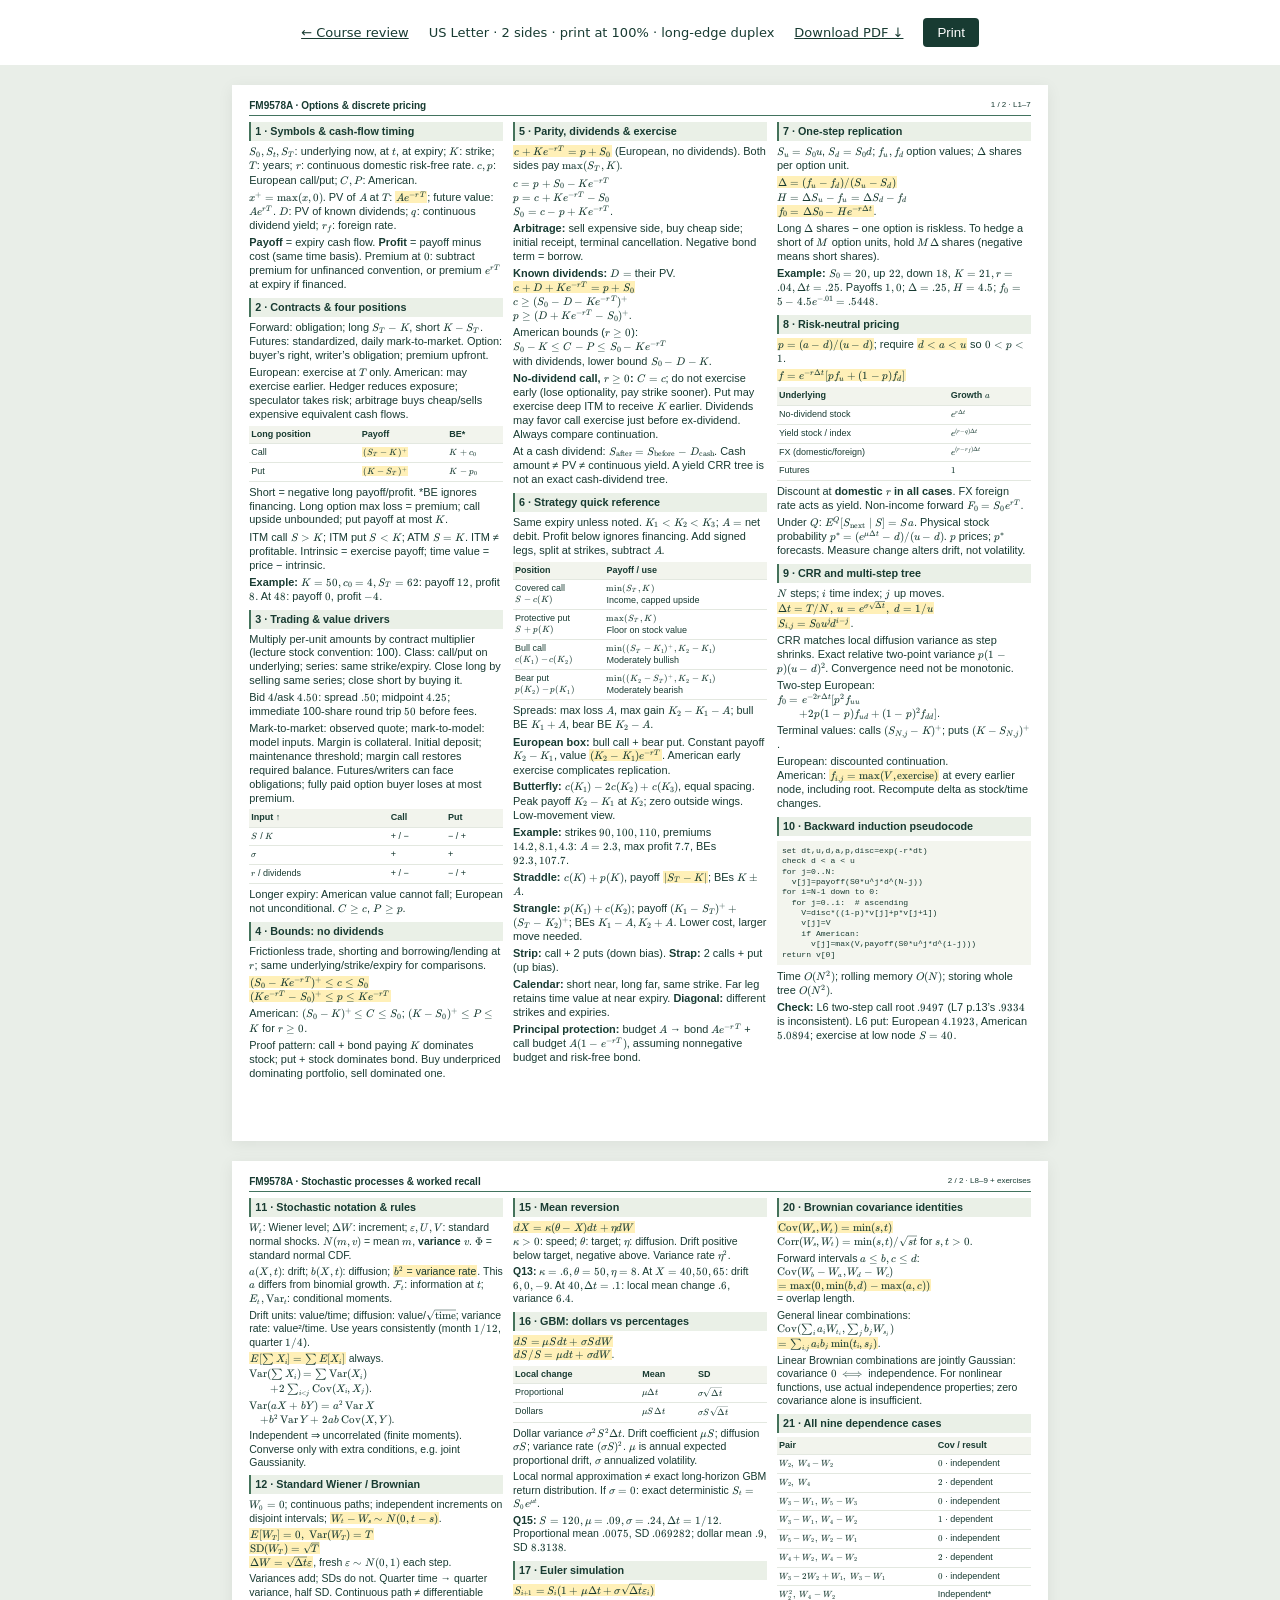
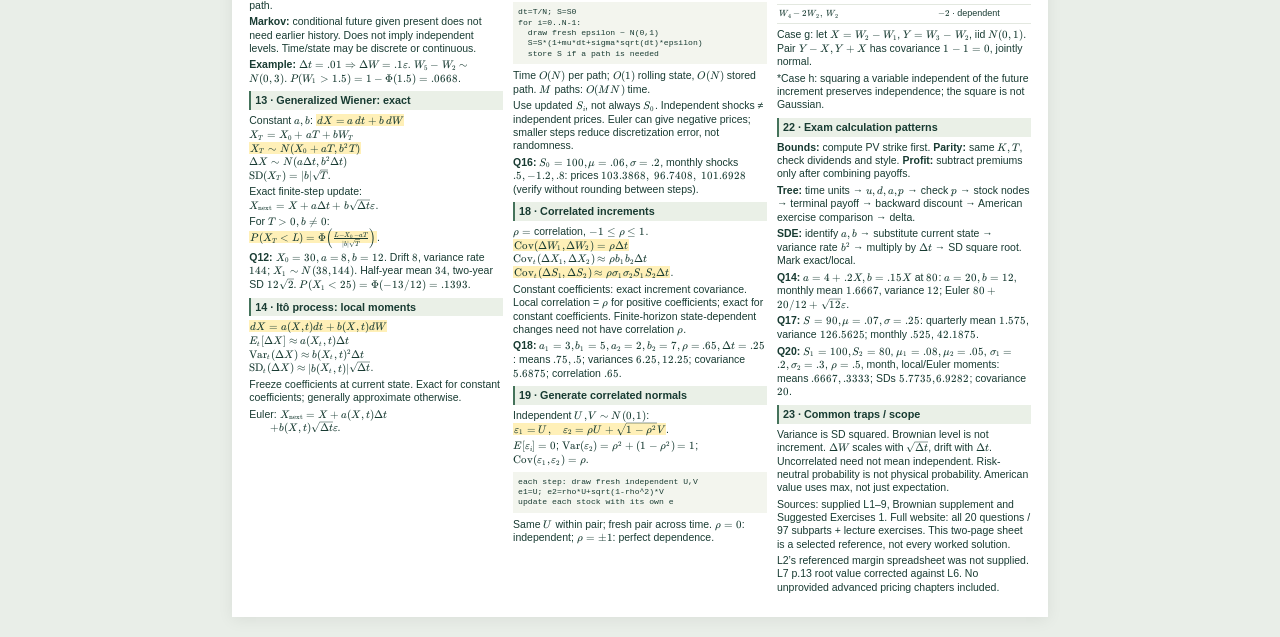
==== formula-sheet.html @ 1f504281 "Build FM9578A review site, worked exercises and duplex formula sheet" ====
<!doctype html><html lang="en"><head><meta charset="utf-8"><meta name="viewport" content="width=device-width,initial-scale=1"><title>FM9578A · Two-sided formula sheet</title><link rel="icon" href="assets/favicon.svg"><link rel="stylesheet" href="assets/katex/katex.min.css"><link rel="stylesheet" href="assets/sheet.css"><script defer src="assets/katex/katex-browser.js"></script><script defer src="assets/math.js"></script><script defer src="assets/sheet.js"></script></head><body><nav class="screen-nav"><a href="index.html">← Course review</a><span>US Letter · 2 sides · print at 100% · long-edge duplex</span><a href="downloads/FM9578A-formula-sheet.pdf">Download PDF ↓</a><button id="print">Print</button></nav>
<main>
<article class="sheet" id="side-1"><header><b>FM9578A · Options & discrete pricing</b><span>1 / 2 · L1–7</span></header><div class="columns">
<div class="column">
<section><h2>1 · Symbols & cash-flow timing</h2><p>$S_0,S_t,S_T$: underlying now, at $t$, at expiry; $K$: strike; $T$: years; $r$: continuous domestic risk-free rate. $c,p$: European call/put; $C,P$: American.</p><p>$x^+=\max(x,0)$. PV of $A$ at $T$: <mark>$Ae^{-rT}$</mark>; future value: $Ae^{rT}$. $D$: PV of known dividends; $q$: continuous dividend yield; $r_f$: foreign rate.</p><p><b>Payoff</b> = expiry cash flow. <b>Profit</b> = payoff minus cost (same time basis). Premium at $0$: subtract premium for unfinanced convention, or premium $e^{rT}$ at expiry if financed.</p></section>
<section><h2>2 · Contracts & four positions</h2><p>Forward: obligation; long $S_T-K$, short $K-S_T$. Futures: standardized, daily mark-to-market. Option: buyer’s right, writer’s obligation; premium upfront.</p><p>European: exercise at $T$ only. American: may exercise earlier. Hedger reduces exposure; speculator takes risk; arbitrage buys cheap/sells expensive equivalent cash flows.</p><table><tr><th>Long position</th><th>Payoff</th><th>BE*</th></tr><tr><td>Call</td><td><mark>$(S_T-K)^+$</mark></td><td>$K+c_0$</td></tr><tr><td>Put</td><td><mark>$(K-S_T)^+$</mark></td><td>$K-p_0$</td></tr></table><p>Short = negative long payoff/profit. *BE ignores financing. Long option max loss = premium; call upside unbounded; put payoff at most $K$.</p><p>ITM call $S&gt;K$; ITM put $S&lt;K$; ATM $S=K$. ITM ≠ profitable. Intrinsic = exercise payoff; time value = price − intrinsic.</p><p><b>Example:</b> $K=50,c_0=4,S_T=62$: payoff $12$, profit $8$. At $48$: payoff $0$, profit $-4$.</p></section>
<section><h2>3 · Trading & value drivers</h2><p>Multiply per-unit amounts by contract multiplier (lecture stock convention: 100). Class: call/put on underlying; series: same strike/expiry. Close long by selling same series; close short by buying it.</p><p>Bid $4$/ask $4.50$: spread $.50$; midpoint $4.25$; immediate 100-share round trip $50$ before fees.</p><p>Mark-to-market: observed quote; mark-to-model: model inputs. Margin is collateral. Initial deposit; maintenance threshold; margin call restores required balance. Futures/writers can face obligations; fully paid option buyer loses at most premium.</p><table><tr><th>Input ↑</th><th>Call</th><th>Put</th></tr><tr><td>$S$ / $K$</td><td>+ / −</td><td>− / +</td></tr><tr><td>$\sigma$</td><td>+</td><td>+</td></tr><tr><td>$r$ / dividends</td><td>+ / −</td><td>− / +</td></tr></table><p>Longer expiry: American value cannot fall; European not unconditional. $C\ge c$, $P\ge p$.</p></section>
<section><h2>4 · Bounds: no dividends</h2><p>Frictionless trade, shorting and borrowing/lending at $r$; same underlying/strike/expiry for comparisons.</p><p><mark>$(S_0-Ke^{-rT})^+\le c\le S_0$</mark><br><mark>$(Ke^{-rT}-S_0)^+\le p\le Ke^{-rT}$</mark></p><p>American: $(S_0-K)^+\le C\le S_0$; $(K-S_0)^+\le P\le K$ for $r\ge0$.</p><p>Proof pattern: call + bond paying $K$ dominates stock; put + stock dominates bond. Buy underpriced dominating portfolio, sell dominated one.</p></section>
</div>
<div class="column">
<section><h2>5 · Parity, dividends & exercise</h2><p><mark>$c+Ke^{-rT}=p+S_0$</mark> (European, no dividends). Both sides pay $\max(S_T,K)$.</p><p>$c=p+S_0-Ke^{-rT}$<br>$p=c+Ke^{-rT}-S_0$<br>$S_0=c-p+Ke^{-rT}$.</p><p><b>Arbitrage:</b> sell expensive side, buy cheap side; initial receipt, terminal cancellation. Negative bond term = borrow.</p><p><b>Known dividends:</b> $D=$ their PV.<br><mark>$c+D+Ke^{-rT}=p+S_0$</mark><br>$c\ge(S_0-D-Ke^{-rT})^+$<br>$p\ge(D+Ke^{-rT}-S_0)^+$.</p><p>American bounds ($r\ge0$):<br>$S_0-K\le C-P\le S_0-Ke^{-rT}$<br>with dividends, lower bound $S_0-D-K$.</p><p><b>No-dividend call, $r\ge0$:</b> $C=c$; do not exercise early (lose optionality, pay strike sooner). Put may exercise deep ITM to receive $K$ earlier. Dividends may favor call exercise just before ex-dividend. Always compare continuation.</p><p>At a cash dividend: $S_{\rm after}=S_{\rm before}-D_{\rm cash}$. Cash amount ≠ PV ≠ continuous yield. A yield CRR tree is not an exact cash-dividend tree.</p></section>
<section><h2>6 · Strategy quick reference</h2><p>Same expiry unless noted. $K_1&lt;K_2&lt;K_3$; $A=$ net debit. Profit below ignores financing. Add signed legs, split at strikes, subtract $A$.</p><table><tr><th>Position</th><th>Payoff / use</th></tr><tr><td>Covered call<br>$S-c(K)$</td><td>$\min(S_T,K)$<br>Income, capped upside</td></tr><tr><td>Protective put<br>$S+p(K)$</td><td>$\max(S_T,K)$<br>Floor on stock value</td></tr><tr><td>Bull call<br>$c(K_1)-c(K_2)$</td><td>$\min((S_T-K_1)^+,K_2-K_1)$<br>Moderately bullish</td></tr><tr><td>Bear put<br>$p(K_2)-p(K_1)$</td><td>$\min((K_2-S_T)^+,K_2-K_1)$<br>Moderately bearish</td></tr></table><p>Spreads: max loss $A$, max gain $K_2-K_1-A$; bull BE $K_1+A$, bear BE $K_2-A$.</p><p><b>European box:</b> bull call + bear put. Constant payoff $K_2-K_1$, value <mark>$(K_2-K_1)e^{-rT}$</mark>. American early exercise complicates replication.</p><p><b>Butterfly:</b> $c(K_1)-2c(K_2)+c(K_3)$, equal spacing. Peak payoff $K_2-K_1$ at $K_2$; zero outside wings. Low-movement view.</p><p><b>Example:</b> strikes $90,100,110$, premiums $14.2,8.1,4.3$: $A=2.3$, max profit $7.7$, BEs $92.3,107.7$.</p><p><b>Straddle:</b> $c(K)+p(K)$, payoff <mark>$|S_T-K|$</mark>; BEs $K\pm A$.</p><p><b>Strangle:</b> $p(K_1)+c(K_2)$; payoff $(K_1-S_T)^++(S_T-K_2)^+$; BEs $K_1-A,K_2+A$. Lower cost, larger move needed.</p><p><b>Strip:</b> call + 2 puts (down bias). <b>Strap:</b> 2 calls + put (up bias).</p><p><b>Calendar:</b> short near, long far, same strike. Far leg retains time value at near expiry. <b>Diagonal:</b> different strikes and expiries.</p><p><b>Principal protection:</b> budget $A$ → bond $Ae^{-rT}$ + call budget $A(1-e^{-rT})$, assuming nonnegative budget and risk-free bond.</p></section>
</div>
<div class="column">
<section><h2>7 · One-step replication</h2><p>$S_u=S_0u$, $S_d=S_0d$; $f_u,f_d$ option values; $\Delta$ shares per option unit.</p><p><mark>$\Delta=(f_u-f_d)/(S_u-S_d)$</mark><br>$H=\Delta S_u-f_u=\Delta S_d-f_d$<br><mark>$f_0=\Delta S_0-He^{-r\Delta t}$</mark>.</p><p>Long $\Delta$ shares − one option is riskless. To hedge a short of $M$ option units, hold $M\Delta$ shares (negative means short shares).</p><p><b>Example:</b> $S_0=20$, up $22$, down $18$, $K=21,r=.04,\Delta t=.25$. Payoffs $1,0$; $\Delta=.25$, $H=4.5$; $f_0=5-4.5e^{-.01}=.5448$.</p></section>
<section><h2>8 · Risk-neutral pricing</h2><p><mark>$p=(a-d)/(u-d)$</mark>; require <mark>$d&lt;a&lt;u$</mark> so $0&lt;p&lt;1$.</p><p><mark>$f=e^{-r\Delta t}[pf_u+(1-p)f_d]$</mark></p><table><tr><th>Underlying</th><th>Growth $a$</th></tr><tr><td>No-dividend stock</td><td>$e^{r\Delta t}$</td></tr><tr><td>Yield stock / index</td><td>$e^{(r-q)\Delta t}$</td></tr><tr><td>FX (domestic/foreign)</td><td>$e^{(r-r_f)\Delta t}$</td></tr><tr><td>Futures</td><td>$1$</td></tr></table><p>Discount at <b>domestic $r$ in all cases</b>. FX foreign rate acts as yield. Non-income forward $F_0=S_0e^{rT}$.</p><p>Under $Q$: $E^Q[S_{\rm next}\mid S]=Sa$. Physical stock probability $p^*=(e^{\mu\Delta t}-d)/(u-d)$. $p$ prices; $p^*$ forecasts. Measure change alters drift, not volatility.</p></section>
<section><h2>9 · CRR and multi-step tree</h2><p>$N$ steps; $i$ time index; $j$ up moves.<br><mark>$\Delta t=T/N,\ u=e^{\sigma\sqrt{\Delta t}},\ d=1/u$</mark><br><mark>$S_{i,j}=S_0u^jd^{i-j}$</mark>.</p><p>CRR matches local diffusion variance as step shrinks. Exact relative two-point variance $p(1-p)(u-d)^2$. Convergence need not be monotonic.</p><p>Two-step European:<br>$f_0=e^{-2r\Delta t}[p^2f_{uu}$<br>$\qquad+2p(1-p)f_{ud}+(1-p)^2f_{dd}]$.</p><p>Terminal values: calls $(S_{N,j}-K)^+$; puts $(K-S_{N,j})^+$.</p><p>European: discounted continuation.<br>American: <mark>$f_{i,j}=\max(V,\text{exercise})$</mark> at every earlier node, including root. Recompute delta as stock/time changes.</p></section>
<section><h2>10 · Backward induction pseudocode</h2><pre>set dt,u,d,a,p,disc=exp(-r*dt)
check d &lt; a &lt; u
for j=0..N:
  v[j]=payoff(S0*u^j*d^(N-j))
for i=N-1 down to 0:
  for j=0..i:  # ascending
    V=disc*((1-p)*v[j]+p*v[j+1])
    v[j]=V
    if American:
      v[j]=max(V,payoff(S0*u^j*d^(i-j)))
return v[0]</pre><p>Time $O(N^2)$; rolling memory $O(N)$; storing whole tree $O(N^2)$.</p><p><b>Check:</b> L6 two-step call root $.9497$ (L7 p.13’s $.9334$ is inconsistent). L6 put: European $4.1923$, American $5.0894$; exercise at low node $S=40$.</p></section>
</div></div></article>
<article class="sheet" id="side-2"><header><b>FM9578A · Stochastic processes & worked recall</b><span>2 / 2 · L8–9 + exercises</span></header><div class="columns">
<div class="column">
<section><h2>11 · Stochastic notation & rules</h2><p>$W_t$: Wiener level; $\Delta W$: increment; $\varepsilon,U,V$: standard normal shocks. $N(m,v)$ = mean $m$, <b>variance $v$</b>. $\Phi$ = standard normal CDF.</p><p>$a(X,t)$: drift; $b(X,t)$: diffusion; <mark>$b^2$ = variance rate</mark>. This $a$ differs from binomial growth. $\mathcal F_t$: information at $t$; $E_t,\operatorname{Var}_t$: conditional moments.</p><p>Drift units: value/time; diffusion: value/$\sqrt{\rm time}$; variance rate: value²/time. Use years consistently (month $1/12$, quarter $1/4$).</p><p><mark>$E[\sum X_i]=\sum E[X_i]$</mark> always.<br>$\operatorname{Var}(\sum X_i)=\sum\operatorname{Var}(X_i)$<br>$\qquad+2\sum_{i&lt;j}\operatorname{Cov}(X_i,X_j)$.</p><p>$\operatorname{Var}(aX+bY)=a^2\operatorname{Var}X$<br>$\quad+b^2\operatorname{Var}Y+2ab\operatorname{Cov}(X,Y)$.</p><p>Independent ⇒ uncorrelated (finite moments). Converse only with extra conditions, e.g. joint Gaussianity.</p></section>
<section><h2>12 · Standard Wiener / Brownian</h2><p>$W_0=0$; continuous paths; independent increments on disjoint intervals; <mark>$W_t-W_s\sim N(0,t-s)$</mark>.</p><p><mark>$E[W_T]=0,\ \operatorname{Var}(W_T)=T$</mark><br><mark>$\operatorname{SD}(W_T)=\sqrt T$</mark><br><mark>$\Delta W=\sqrt{\Delta t}\varepsilon$</mark>, fresh $\varepsilon\sim N(0,1)$ each step.</p><p>Variances add; SDs do not. Quarter time → quarter variance, half SD. Continuous path ≠ differentiable path.</p><p><b>Markov:</b> conditional future given present does not need earlier history. Does not imply independent levels. Time/state may be discrete or continuous.</p><p><b>Example:</b> $\Delta t=.01\Rightarrow\Delta W=.1\varepsilon$. $W_5-W_2\sim N(0,3)$. $P(W_1&gt;1.5)=1-\Phi(1.5)=.0668$.</p></section>
<section><h2>13 · Generalized Wiener: exact</h2><p>Constant $a,b$: <mark>$dX=a\,dt+b\,dW$</mark><br>$X_T=X_0+aT+bW_T$<br><mark>$X_T\sim N(X_0+aT,b^2T)$</mark><br>$\Delta X\sim N(a\Delta t,b^2\Delta t)$<br>$\operatorname{SD}(X_T)=|b|\sqrt T$.</p><p>Exact finite-step update:<br>$X_{\rm next}=X+a\Delta t+b\sqrt{\Delta t}\varepsilon$.</p><p>For $T&gt;0,b\ne0$:<br><mark>$P(X_T&lt;L)=\Phi\!\left(\frac{L-X_0-aT}{|b|\sqrt T}\right)$</mark>.</p><p><b>Q12:</b> $X_0=30,a=8,b=12$. Drift $8$, variance rate $144$; $X_1\sim N(38,144)$. Half-year mean $34$, two-year SD $12\sqrt2$. $P(X_1&lt;25)=\Phi(-13/12)=.1393$.</p></section>
<section><h2>14 · Itô process: local moments</h2><p><mark>$dX=a(X,t)dt+b(X,t)dW$</mark><br>$E_t[\Delta X]\approx a(X_t,t)\Delta t$<br>$\operatorname{Var}_t(\Delta X)\approx b(X_t,t)^2\Delta t$<br>$\operatorname{SD}_t(\Delta X)\approx|b(X_t,t)|\sqrt{\Delta t}$.</p><p>Freeze coefficients at current state. Exact for constant coefficients; generally approximate otherwise.</p><p>Euler: $X_{\rm next}=X+a(X,t)\Delta t$<br>$\qquad+b(X,t)\sqrt{\Delta t}\varepsilon$.</p></section>
</div>
<div class="column">
<section><h2>15 · Mean reversion</h2><p><mark>$dX=\kappa(\theta-X)dt+\eta dW$</mark><br>$\kappa&gt;0$: speed; $\theta$: target; $\eta$: diffusion. Drift positive below target, negative above. Variance rate $\eta^2$.</p><p><b>Q13:</b> $\kappa=.6,\theta=50,\eta=8$. At $X=40,50,65$: drift $6,0,-9$. At $40,\Delta t=.1$: local mean change $.6$, variance $6.4$.</p></section>
<section><h2>16 · GBM: dollars vs percentages</h2><p><mark>$dS=\mu Sdt+\sigma SdW$</mark><br><mark>$dS/S=\mu dt+\sigma dW$</mark>.</p><table><tr><th>Local change</th><th>Mean</th><th>SD</th></tr><tr><td>Proportional</td><td>$\mu\Delta t$</td><td>$\sigma\sqrt{\Delta t}$</td></tr><tr><td>Dollars</td><td>$\mu S\Delta t$</td><td>$\sigma S\sqrt{\Delta t}$</td></tr></table><p>Dollar variance $\sigma^2S^2\Delta t$. Drift coefficient $\mu S$; diffusion $\sigma S$; variance rate $(\sigma S)^2$. $\mu$ is annual expected proportional drift, $\sigma$ annualized volatility.</p><p>Local normal approximation ≠ exact long-horizon GBM return distribution. If $\sigma=0$: exact deterministic $S_t=S_0e^{\mu t}$.</p><p><b>Q15:</b> $S=120,\mu=.09,\sigma=.24,\Delta t=1/12$. Proportional mean $.0075$, SD $.069282$; dollar mean $.9$, SD $8.3138$.</p></section>
<section><h2>17 · Euler simulation</h2><p><mark>$S_{i+1}=S_i(1+\mu\Delta t+\sigma\sqrt{\Delta t}\varepsilon_i)$</mark></p><pre>dt=T/N; S=S0
for i=0..N-1:
  draw fresh epsilon ~ N(0,1)
  S=S*(1+mu*dt+sigma*sqrt(dt)*epsilon)
  store S if a path is needed</pre><p>Time $O(N)$ per path; $O(1)$ rolling state, $O(N)$ stored path. $M$ paths: $O(MN)$ time.</p><p>Use updated $S_i$, not always $S_0$. Independent shocks ≠ independent prices. Euler can give negative prices; smaller steps reduce discretization error, not randomness.</p><p><b>Q16:</b> $S_0=100,\mu=.06,\sigma=.2$, monthly shocks $.5,-1.2,.8$: prices $103.3868,\ 96.7408,\ 101.6928$ (verify without rounding between steps).</p></section>
<section><h2>18 · Correlated increments</h2><p>$\rho=$ correlation, $-1\le\rho\le1$.<br><mark>$\operatorname{Cov}(\Delta W_1,\Delta W_2)=\rho\Delta t$</mark><br>$\operatorname{Cov}_t(\Delta X_1,\Delta X_2)\approx\rho b_1b_2\Delta t$<br><mark>$\operatorname{Cov}_t(\Delta S_1,\Delta S_2)\approx\rho\sigma_1\sigma_2S_1S_2\Delta t$</mark>.</p><p>Constant coefficients: exact increment covariance. Local correlation = $\rho$ for positive coefficients; exact for constant coefficients. Finite-horizon state-dependent changes need not have correlation $\rho$.</p><p><b>Q18:</b> $a_1=3,b_1=5,a_2=2,b_2=7,\rho=.65,\Delta t=.25$: means $.75,.5$; variances $6.25,12.25$; covariance $5.6875$; correlation $.65$.</p></section>
<section><h2>19 · Generate correlated normals</h2><p>Independent $U,V\sim N(0,1)$:<br><mark>$\varepsilon_1=U,\quad\varepsilon_2=\rho U+\sqrt{1-\rho^2}V$</mark>.</p><p>$E[\varepsilon_i]=0$; $\operatorname{Var}(\varepsilon_2)=\rho^2+(1-\rho^2)=1$; $\operatorname{Cov}(\varepsilon_1,\varepsilon_2)=\rho$.</p><pre>each step: draw fresh independent U,V
e1=U; e2=rho*U+sqrt(1-rho^2)*V
update each stock with its own e</pre><p>Same $U$ within pair; fresh pair across time. $\rho=0$: independent; $\rho=\pm1$: perfect dependence.</p></section>
</div>
<div class="column">
<section><h2>20 · Brownian covariance identities</h2><p><mark>$\operatorname{Cov}(W_s,W_t)=\min(s,t)$</mark><br>$\operatorname{Corr}(W_s,W_t)=\min(s,t)/\sqrt{st}$ for $s,t&gt;0$.</p><p>Forward intervals $a\le b,c\le d$:<br>$\operatorname{Cov}(W_b-W_a,W_d-W_c)$<br><mark>$=\max(0,\min(b,d)-\max(a,c))$</mark><br>= overlap length.</p><p>General linear combinations:<br>$\operatorname{Cov}(\sum_i a_iW_{t_i},\sum_j b_jW_{s_j})$<br><mark>$=\sum_{i,j}a_ib_j\min(t_i,s_j)$</mark>.</p><p>Linear Brownian combinations are jointly Gaussian: covariance $0\iff$ independence. For nonlinear functions, use actual independence properties; zero covariance alone is insufficient.</p></section>
<section><h2>21 · All nine dependence cases</h2><table><tr><th>Pair</th><th>Cov / result</th></tr><tr><td>$W_2,\ W_4-W_2$</td><td>$0$ · independent</td></tr><tr><td>$W_2,\ W_4$</td><td>$2$ · dependent</td></tr><tr><td>$W_3-W_1,\ W_5-W_3$</td><td>$0$ · independent</td></tr><tr><td>$W_3-W_1,\ W_4-W_2$</td><td>$1$ · dependent</td></tr><tr><td>$W_5-W_2,\ W_2-W_1$</td><td>$0$ · independent</td></tr><tr><td>$W_4+W_2,\ W_4-W_2$</td><td>$2$ · dependent</td></tr><tr><td>$W_3-2W_2+W_1,\ W_3-W_1$</td><td>$0$ · independent</td></tr><tr><td>$W_2^2,\ W_4-W_2$</td><td>Independent*</td></tr><tr><td>$W_4-2W_2,\ W_2$</td><td>$-2$ · dependent</td></tr></table><p>Case g: let $X=W_2-W_1$, $Y=W_3-W_2$, iid $N(0,1)$. Pair $Y-X,Y+X$ has covariance $1-1=0$, jointly normal.</p><p>*Case h: squaring a variable independent of the future increment preserves independence; the square is not Gaussian.</p></section>
<section><h2>22 · Exam calculation patterns</h2><p><b>Bounds:</b> compute PV strike first. <b>Parity:</b> same $K,T$, check dividends and style. <b>Profit:</b> subtract premiums only after combining payoffs.</p><p><b>Tree:</b> time units → $u,d,a,p$ → check $p$ → stock nodes → terminal payoff → backward discount → American exercise comparison → delta.</p><p><b>SDE:</b> identify $a,b$ → substitute current state → variance rate $b^2$ → multiply by $\Delta t$ → SD square root. Mark exact/local.</p><p><b>Q14:</b> $a=4+.2X,b=.15X$ at $80$: $a=20,b=12$, monthly mean $1.6667$, variance $12$; Euler $80+20/12+\sqrt{12}\varepsilon$.</p><p><b>Q17:</b> $S=90,\mu=.07,\sigma=.25$: quarterly mean $1.575$, variance $126.5625$; monthly $.525$, $42.1875$.</p><p><b>Q20:</b> $S_1=100,S_2=80$, $\mu_1=.08,\mu_2=.05$, $\sigma_1=.2,\sigma_2=.3$, $\rho=.5$, month, local/Euler moments: means $.6667,.3333$; SDs $5.7735,6.9282$; covariance $20$.</p></section>
<section><h2>23 · Common traps / scope</h2><p>Variance is SD squared. Brownian level is not increment. $\Delta W$ scales with $\sqrt{\Delta t}$, drift with $\Delta t$. Uncorrelated need not mean independent. Risk-neutral probability is not physical probability. American value uses max, not just expectation.</p><p>Sources: supplied L1–9, Brownian supplement and Suggested Exercises 1. Full website: all 20 questions / 97 subparts + lecture exercises. This two-page sheet is a selected reference, not every worked solution.</p><p>L2’s referenced margin spreadsheet was not supplied. L7 p.13 root value corrected against L6. No unprovided advanced pricing chapters included.</p></section>
</div></div></article></main></body></html>
---- assets/sheet.css ----
*{box-sizing:border-box}body{margin:0;background:#e9eee8;color:#183b32;font-family:Arial,Helvetica,sans-serif}.screen-nav{display:flex;gap:20px;align-items:center;justify-content:center;padding:18px;font:13px system-ui;background:#fff;flex-wrap:wrap}.screen-nav a{color:#183b32}.screen-nav button{padding:7px 14px;border:0;background:#183b32;color:white;border-radius:4px;cursor:pointer}.sheet{width:8.5in;height:11in;margin:20px auto;background:white;padding:.16in .18in;overflow:visible;box-shadow:0 3px 15px #0001}.sheet>header{display:flex;justify-content:space-between;border-bottom:1px solid #42735e;padding:0 0 4px;margin-bottom:6px;font-size:10px}.sheet>header span{font-size:8px}.columns{display:grid;grid-template-columns:repeat(3,minmax(0,1fr));gap:10px}.column{min-width:0;font-size:10px;line-height:1.27}.column section{margin-bottom:6px;break-inside:avoid}.column h2{font-size:10.8px;line-height:1.2;margin:0 0 4px;padding:3px 4px;background:#eaf0e7;border-left:2px solid #45735b}.column p{margin:3px 0}.column table{width:100%;border-collapse:collapse;font-size:9px;line-height:1.25;margin:4px 0}.column th{text-align:left;background:#f2f4ed}.column th,.column td{padding:3px 2px;border-bottom:1px solid #e3e8e0;vertical-align:top}.column pre{font-size:8.1px;line-height:1.28;margin:5px 0;white-space:pre-wrap;overflow-wrap:anywhere;background:#f3f5ee;padding:5px}.katex{font-size:1em!important}.katex-display{margin:3px 0!important}mark{background:#fff0b8;color:inherit;padding:0 1px;box-decoration-break:clone;-webkit-box-decoration-break:clone}.math-display{margin:3px 0}.math-error{color:red}
#side-1 .column{font-size:10.95px}#side-2 .column{font-size:10.5px}
@page{size:letter;margin:0}
@media print{body{background:white}.screen-nav{display:none}.sheet{margin:0;box-shadow:none;break-after:page;page-break-after:always}.sheet:last-child{break-after:auto;page-break-after:auto}*{-webkit-print-color-adjust:exact;print-color-adjust:exact}}
@media screen and (max-width:850px){body{overflow-x:auto}.screen-nav{width:100%;min-width:320px;justify-content:flex-start}.screen-nav span{display:none}.sheet{margin:12px}}
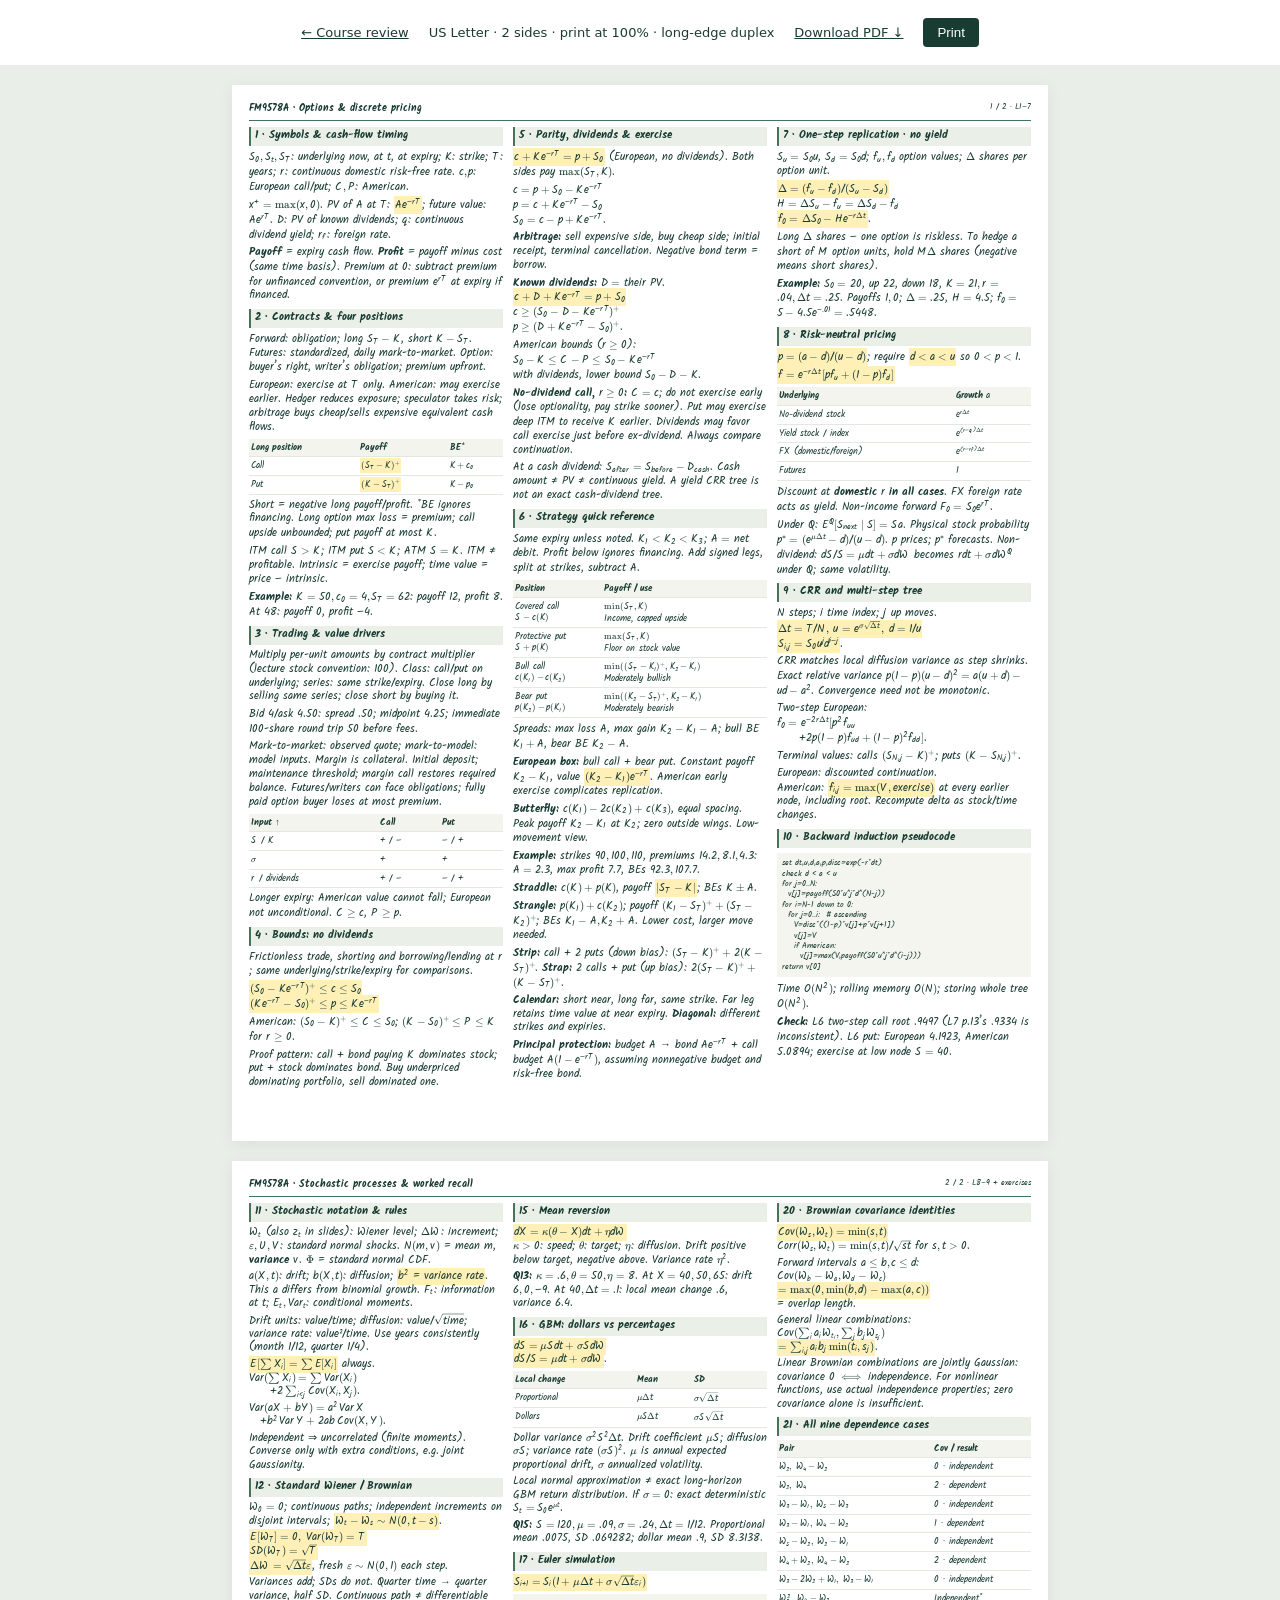
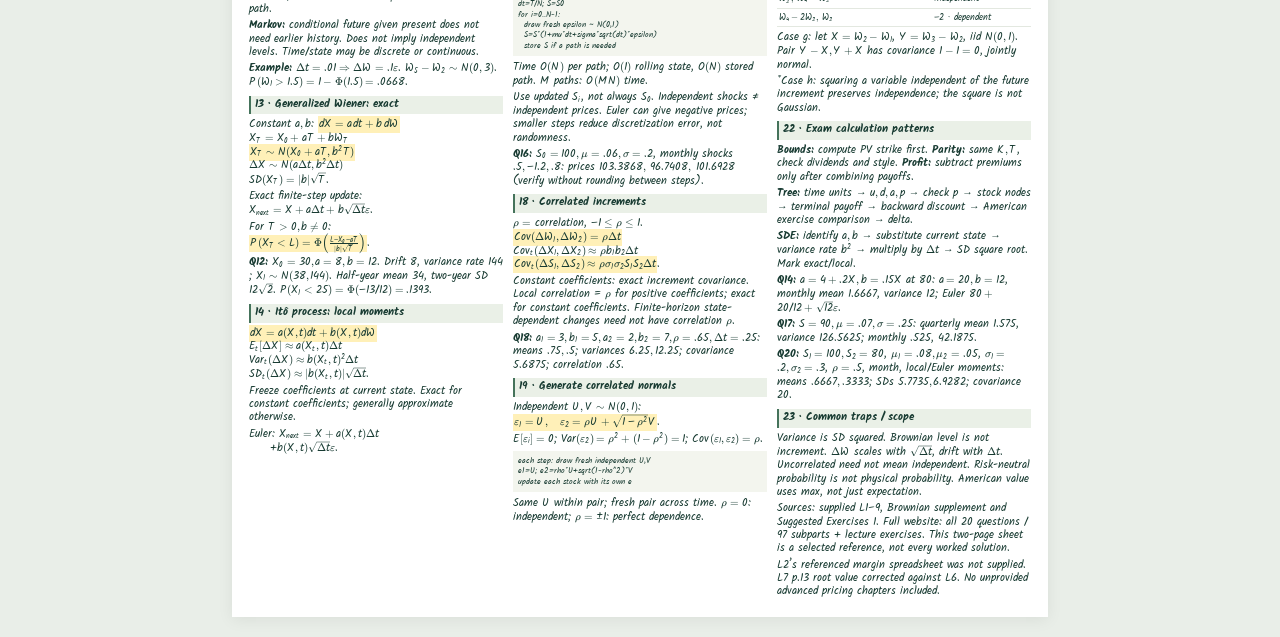
==== commit 093a4ab6: "Restore omitted lecture formulas and fix hedge and search edge cases" ====
--- a/formula-sheet.html
+++ b/formula-sheet.html
@@ -9,12 +9,12 @@
 </div>
 <div class="column">
 <section><h2>5 · Parity, dividends & exercise</h2><p><mark>$c+Ke^{-rT}=p+S_0$</mark> (European, no dividends). Both sides pay $\max(S_T,K)$.</p><p>$c=p+S_0-Ke^{-rT}$<br>$p=c+Ke^{-rT}-S_0$<br>$S_0=c-p+Ke^{-rT}$.</p><p><b>Arbitrage:</b> sell expensive side, buy cheap side; initial receipt, terminal cancellation. Negative bond term = borrow.</p><p><b>Known dividends:</b> $D=$ their PV.<br><mark>$c+D+Ke^{-rT}=p+S_0$</mark><br>$c\ge(S_0-D-Ke^{-rT})^+$<br>$p\ge(D+Ke^{-rT}-S_0)^+$.</p><p>American bounds ($r\ge0$):<br>$S_0-K\le C-P\le S_0-Ke^{-rT}$<br>with dividends, lower bound $S_0-D-K$.</p><p><b>No-dividend call, $r\ge0$:</b> $C=c$; do not exercise early (lose optionality, pay strike sooner). Put may exercise deep ITM to receive $K$ earlier. Dividends may favor call exercise just before ex-dividend. Always compare continuation.</p><p>At a cash dividend: $S_{\rm after}=S_{\rm before}-D_{\rm cash}$. Cash amount ≠ PV ≠ continuous yield. A yield CRR tree is not an exact cash-dividend tree.</p></section>
-<section><h2>6 · Strategy quick reference</h2><p>Same expiry unless noted. $K_1&lt;K_2&lt;K_3$; $A=$ net debit. Profit below ignores financing. Add signed legs, split at strikes, subtract $A$.</p><table><tr><th>Position</th><th>Payoff / use</th></tr><tr><td>Covered call<br>$S-c(K)$</td><td>$\min(S_T,K)$<br>Income, capped upside</td></tr><tr><td>Protective put<br>$S+p(K)$</td><td>$\max(S_T,K)$<br>Floor on stock value</td></tr><tr><td>Bull call<br>$c(K_1)-c(K_2)$</td><td>$\min((S_T-K_1)^+,K_2-K_1)$<br>Moderately bullish</td></tr><tr><td>Bear put<br>$p(K_2)-p(K_1)$</td><td>$\min((K_2-S_T)^+,K_2-K_1)$<br>Moderately bearish</td></tr></table><p>Spreads: max loss $A$, max gain $K_2-K_1-A$; bull BE $K_1+A$, bear BE $K_2-A$.</p><p><b>European box:</b> bull call + bear put. Constant payoff $K_2-K_1$, value <mark>$(K_2-K_1)e^{-rT}$</mark>. American early exercise complicates replication.</p><p><b>Butterfly:</b> $c(K_1)-2c(K_2)+c(K_3)$, equal spacing. Peak payoff $K_2-K_1$ at $K_2$; zero outside wings. Low-movement view.</p><p><b>Example:</b> strikes $90,100,110$, premiums $14.2,8.1,4.3$: $A=2.3$, max profit $7.7$, BEs $92.3,107.7$.</p><p><b>Straddle:</b> $c(K)+p(K)$, payoff <mark>$|S_T-K|$</mark>; BEs $K\pm A$.</p><p><b>Strangle:</b> $p(K_1)+c(K_2)$; payoff $(K_1-S_T)^++(S_T-K_2)^+$; BEs $K_1-A,K_2+A$. Lower cost, larger move needed.</p><p><b>Strip:</b> call + 2 puts (down bias). <b>Strap:</b> 2 calls + put (up bias).</p><p><b>Calendar:</b> short near, long far, same strike. Far leg retains time value at near expiry. <b>Diagonal:</b> different strikes and expiries.</p><p><b>Principal protection:</b> budget $A$ → bond $Ae^{-rT}$ + call budget $A(1-e^{-rT})$, assuming nonnegative budget and risk-free bond.</p></section>
+<section><h2>6 · Strategy quick reference</h2><p>Same expiry unless noted. $K_1&lt;K_2&lt;K_3$; $A=$ net debit. Profit below ignores financing. Add signed legs, split at strikes, subtract $A$.</p><table><tr><th>Position</th><th>Payoff / use</th></tr><tr><td>Covered call<br>$S-c(K)$</td><td>$\min(S_T,K)$<br>Income, capped upside</td></tr><tr><td>Protective put<br>$S+p(K)$</td><td>$\max(S_T,K)$<br>Floor on stock value</td></tr><tr><td>Bull call<br>$c(K_1)-c(K_2)$</td><td>$\min((S_T-K_1)^+,K_2-K_1)$<br>Moderately bullish</td></tr><tr><td>Bear put<br>$p(K_2)-p(K_1)$</td><td>$\min((K_2-S_T)^+,K_2-K_1)$<br>Moderately bearish</td></tr></table><p>Spreads: max loss $A$, max gain $K_2-K_1-A$; bull BE $K_1+A$, bear BE $K_2-A$.</p><p><b>European box:</b> bull call + bear put. Constant payoff $K_2-K_1$, value <mark>$(K_2-K_1)e^{-rT}$</mark>. American early exercise complicates replication.</p><p><b>Butterfly:</b> $c(K_1)-2c(K_2)+c(K_3)$, equal spacing. Peak payoff $K_2-K_1$ at $K_2$; zero outside wings. Low-movement view.</p><p><b>Example:</b> strikes $90,100,110$, premiums $14.2,8.1,4.3$: $A=2.3$, max profit $7.7$, BEs $92.3,107.7$.</p><p><b>Straddle:</b> $c(K)+p(K)$, payoff <mark>$|S_T-K|$</mark>; BEs $K\pm A$.</p><p><b>Strangle:</b> $p(K_1)+c(K_2)$; payoff $(K_1-S_T)^++(S_T-K_2)^+$; BEs $K_1-A,K_2+A$. Lower cost, larger move needed.</p><p><b>Strip:</b> call + 2 puts (down bias): $(S_T-K)^++2(K-S_T)^+$. <b>Strap:</b> 2 calls + put (up bias): $2(S_T-K)^++(K-S_T)^+$.</p><p><b>Calendar:</b> short near, long far, same strike. Far leg retains time value at near expiry. <b>Diagonal:</b> different strikes and expiries.</p><p><b>Principal protection:</b> budget $A$ → bond $Ae^{-rT}$ + call budget $A(1-e^{-rT})$, assuming nonnegative budget and risk-free bond.</p></section>
 </div>
 <div class="column">
-<section><h2>7 · One-step replication</h2><p>$S_u=S_0u$, $S_d=S_0d$; $f_u,f_d$ option values; $\Delta$ shares per option unit.</p><p><mark>$\Delta=(f_u-f_d)/(S_u-S_d)$</mark><br>$H=\Delta S_u-f_u=\Delta S_d-f_d$<br><mark>$f_0=\Delta S_0-He^{-r\Delta t}$</mark>.</p><p>Long $\Delta$ shares − one option is riskless. To hedge a short of $M$ option units, hold $M\Delta$ shares (negative means short shares).</p><p><b>Example:</b> $S_0=20$, up $22$, down $18$, $K=21,r=.04,\Delta t=.25$. Payoffs $1,0$; $\Delta=.25$, $H=4.5$; $f_0=5-4.5e^{-.01}=.5448$.</p></section>
-<section><h2>8 · Risk-neutral pricing</h2><p><mark>$p=(a-d)/(u-d)$</mark>; require <mark>$d&lt;a&lt;u$</mark> so $0&lt;p&lt;1$.</p><p><mark>$f=e^{-r\Delta t}[pf_u+(1-p)f_d]$</mark></p><table><tr><th>Underlying</th><th>Growth $a$</th></tr><tr><td>No-dividend stock</td><td>$e^{r\Delta t}$</td></tr><tr><td>Yield stock / index</td><td>$e^{(r-q)\Delta t}$</td></tr><tr><td>FX (domestic/foreign)</td><td>$e^{(r-r_f)\Delta t}$</td></tr><tr><td>Futures</td><td>$1$</td></tr></table><p>Discount at <b>domestic $r$ in all cases</b>. FX foreign rate acts as yield. Non-income forward $F_0=S_0e^{rT}$.</p><p>Under $Q$: $E^Q[S_{\rm next}\mid S]=Sa$. Physical stock probability $p^*=(e^{\mu\Delta t}-d)/(u-d)$. $p$ prices; $p^*$ forecasts. Measure change alters drift, not volatility.</p></section>
-<section><h2>9 · CRR and multi-step tree</h2><p>$N$ steps; $i$ time index; $j$ up moves.<br><mark>$\Delta t=T/N,\ u=e^{\sigma\sqrt{\Delta t}},\ d=1/u$</mark><br><mark>$S_{i,j}=S_0u^jd^{i-j}$</mark>.</p><p>CRR matches local diffusion variance as step shrinks. Exact relative two-point variance $p(1-p)(u-d)^2$. Convergence need not be monotonic.</p><p>Two-step European:<br>$f_0=e^{-2r\Delta t}[p^2f_{uu}$<br>$\qquad+2p(1-p)f_{ud}+(1-p)^2f_{dd}]$.</p><p>Terminal values: calls $(S_{N,j}-K)^+$; puts $(K-S_{N,j})^+$.</p><p>European: discounted continuation.<br>American: <mark>$f_{i,j}=\max(V,\text{exercise})$</mark> at every earlier node, including root. Recompute delta as stock/time changes.</p></section>
+<section><h2>7 · One-step replication · no yield</h2><p>$S_u=S_0u$, $S_d=S_0d$; $f_u,f_d$ option values; $\Delta$ shares per option unit.</p><p><mark>$\Delta=(f_u-f_d)/(S_u-S_d)$</mark><br>$H=\Delta S_u-f_u=\Delta S_d-f_d$<br><mark>$f_0=\Delta S_0-He^{-r\Delta t}$</mark>.</p><p>Long $\Delta$ shares − one option is riskless. To hedge a short of $M$ option units, hold $M\Delta$ shares (negative means short shares).</p><p><b>Example:</b> $S_0=20$, up $22$, down $18$, $K=21,r=.04,\Delta t=.25$. Payoffs $1,0$; $\Delta=.25$, $H=4.5$; $f_0=5-4.5e^{-.01}=.5448$.</p></section>
+<section><h2>8 · Risk-neutral pricing</h2><p><mark>$p=(a-d)/(u-d)$</mark>; require <mark>$d&lt;a&lt;u$</mark> so $0&lt;p&lt;1$.</p><p><mark>$f=e^{-r\Delta t}[pf_u+(1-p)f_d]$</mark></p><table><tr><th>Underlying</th><th>Growth $a$</th></tr><tr><td>No-dividend stock</td><td>$e^{r\Delta t}$</td></tr><tr><td>Yield stock / index</td><td>$e^{(r-q)\Delta t}$</td></tr><tr><td>FX (domestic/foreign)</td><td>$e^{(r-r_f)\Delta t}$</td></tr><tr><td>Futures</td><td>$1$</td></tr></table><p>Discount at <b>domestic $r$ in all cases</b>. FX foreign rate acts as yield. Non-income forward $F_0=S_0e^{rT}$.</p><p>Under $Q$: $E^Q[S_{\rm next}\mid S]=Sa$. Physical stock probability $p^*=(e^{\mu\Delta t}-d)/(u-d)$. $p$ prices; $p^*$ forecasts. Non-dividend: $dS/S=\mu dt+\sigma dW$ becomes $r dt+\sigma dW^Q$ under $Q$; same volatility.</p></section>
+<section><h2>9 · CRR and multi-step tree</h2><p>$N$ steps; $i$ time index; $j$ up moves.<br><mark>$\Delta t=T/N,\ u=e^{\sigma\sqrt{\Delta t}},\ d=1/u$</mark><br><mark>$S_{i,j}=S_0u^jd^{i-j}$</mark>.</p><p>CRR matches local diffusion variance as step shrinks. Exact relative variance $p(1-p)(u-d)^2=a(u+d)-ud-a^2$. Convergence need not be monotonic.</p><p>Two-step European:<br>$f_0=e^{-2r\Delta t}[p^2f_{uu}$<br>$\qquad+2p(1-p)f_{ud}+(1-p)^2f_{dd}]$.</p><p>Terminal values: calls $(S_{N,j}-K)^+$; puts $(K-S_{N,j})^+$.</p><p>European: discounted continuation.<br>American: <mark>$f_{i,j}=\max(V,\text{exercise})$</mark> at every earlier node, including root. Recompute delta as stock/time changes.</p></section>
 <section><h2>10 · Backward induction pseudocode</h2><pre>set dt,u,d,a,p,disc=exp(-r*dt)
 check d &lt; a &lt; u
 for j=0..N:
@@ -29,7 +29,7 @@
 </div></div></article>
 <article class="sheet" id="side-2"><header><b>FM9578A · Stochastic processes & worked recall</b><span>2 / 2 · L8–9 + exercises</span></header><div class="columns">
 <div class="column">
-<section><h2>11 · Stochastic notation & rules</h2><p>$W_t$: Wiener level; $\Delta W$: increment; $\varepsilon,U,V$: standard normal shocks. $N(m,v)$ = mean $m$, <b>variance $v$</b>. $\Phi$ = standard normal CDF.</p><p>$a(X,t)$: drift; $b(X,t)$: diffusion; <mark>$b^2$ = variance rate</mark>. This $a$ differs from binomial growth. $\mathcal F_t$: information at $t$; $E_t,\operatorname{Var}_t$: conditional moments.</p><p>Drift units: value/time; diffusion: value/$\sqrt{\rm time}$; variance rate: value²/time. Use years consistently (month $1/12$, quarter $1/4$).</p><p><mark>$E[\sum X_i]=\sum E[X_i]$</mark> always.<br>$\operatorname{Var}(\sum X_i)=\sum\operatorname{Var}(X_i)$<br>$\qquad+2\sum_{i&lt;j}\operatorname{Cov}(X_i,X_j)$.</p><p>$\operatorname{Var}(aX+bY)=a^2\operatorname{Var}X$<br>$\quad+b^2\operatorname{Var}Y+2ab\operatorname{Cov}(X,Y)$.</p><p>Independent ⇒ uncorrelated (finite moments). Converse only with extra conditions, e.g. joint Gaussianity.</p></section>
+<section><h2>11 · Stochastic notation & rules</h2><p>$W_t$ (also $z_t$ in slides): Wiener level; $\Delta W$: increment; $\varepsilon,U,V$: standard normal shocks. $N(m,v)$ = mean $m$, <b>variance $v$</b>. $\Phi$ = standard normal CDF.</p><p>$a(X,t)$: drift; $b(X,t)$: diffusion; <mark>$b^2$ = variance rate</mark>. This $a$ differs from binomial growth. $\mathcal F_t$: information at $t$; $E_t,\operatorname{Var}_t$: conditional moments.</p><p>Drift units: value/time; diffusion: value/$\sqrt{\rm time}$; variance rate: value²/time. Use years consistently (month $1/12$, quarter $1/4$).</p><p><mark>$E[\sum X_i]=\sum E[X_i]$</mark> always.<br>$\operatorname{Var}(\sum X_i)=\sum\operatorname{Var}(X_i)$<br>$\qquad+2\sum_{i&lt;j}\operatorname{Cov}(X_i,X_j)$.</p><p>$\operatorname{Var}(aX+bY)=a^2\operatorname{Var}X$<br>$\quad+b^2\operatorname{Var}Y+2ab\operatorname{Cov}(X,Y)$.</p><p>Independent ⇒ uncorrelated (finite moments). Converse only with extra conditions, e.g. joint Gaussianity.</p></section>
 <section><h2>12 · Standard Wiener / Brownian</h2><p>$W_0=0$; continuous paths; independent increments on disjoint intervals; <mark>$W_t-W_s\sim N(0,t-s)$</mark>.</p><p><mark>$E[W_T]=0,\ \operatorname{Var}(W_T)=T$</mark><br><mark>$\operatorname{SD}(W_T)=\sqrt T$</mark><br><mark>$\Delta W=\sqrt{\Delta t}\varepsilon$</mark>, fresh $\varepsilon\sim N(0,1)$ each step.</p><p>Variances add; SDs do not. Quarter time → quarter variance, half SD. Continuous path ≠ differentiable path.</p><p><b>Markov:</b> conditional future given present does not need earlier history. Does not imply independent levels. Time/state may be discrete or continuous.</p><p><b>Example:</b> $\Delta t=.01\Rightarrow\Delta W=.1\varepsilon$. $W_5-W_2\sim N(0,3)$. $P(W_1&gt;1.5)=1-\Phi(1.5)=.0668$.</p></section>
 <section><h2>13 · Generalized Wiener: exact</h2><p>Constant $a,b$: <mark>$dX=a\,dt+b\,dW$</mark><br>$X_T=X_0+aT+bW_T$<br><mark>$X_T\sim N(X_0+aT,b^2T)$</mark><br>$\Delta X\sim N(a\Delta t,b^2\Delta t)$<br>$\operatorname{SD}(X_T)=|b|\sqrt T$.</p><p>Exact finite-step update:<br>$X_{\rm next}=X+a\Delta t+b\sqrt{\Delta t}\varepsilon$.</p><p>For $T&gt;0,b\ne0$:<br><mark>$P(X_T&lt;L)=\Phi\!\left(\frac{L-X_0-aT}{|b|\sqrt T}\right)$</mark>.</p><p><b>Q12:</b> $X_0=30,a=8,b=12$. Drift $8$, variance rate $144$; $X_1\sim N(38,144)$. Half-year mean $34$, two-year SD $12\sqrt2$. $P(X_1&lt;25)=\Phi(-13/12)=.1393$.</p></section>
 <section><h2>14 · Itô process: local moments</h2><p><mark>$dX=a(X,t)dt+b(X,t)dW$</mark><br>$E_t[\Delta X]\approx a(X_t,t)\Delta t$<br>$\operatorname{Var}_t(\Delta X)\approx b(X_t,t)^2\Delta t$<br>$\operatorname{SD}_t(\Delta X)\approx|b(X_t,t)|\sqrt{\Delta t}$.</p><p>Freeze coefficients at current state. Exact for constant coefficients; generally approximate otherwise.</p><p>Euler: $X_{\rm next}=X+a(X,t)\Delta t$<br>$\qquad+b(X,t)\sqrt{\Delta t}\varepsilon$.</p></section>
--- a/assets/sheet.css
+++ b/assets/sheet.css
@@ -1,4 +1,9 @@
 *{box-sizing:border-box}body{margin:0;background:#e9eee8;color:#183b32;font-family:Arial,Helvetica,sans-serif}.screen-nav{display:flex;gap:20px;align-items:center;justify-content:center;padding:18px;font:13px system-ui;background:#fff;flex-wrap:wrap}.screen-nav a{color:#183b32}.screen-nav button{padding:7px 14px;border:0;background:#183b32;color:white;border-radius:4px;cursor:pointer}.sheet{width:8.5in;height:11in;margin:20px auto;background:white;padding:.16in .18in;overflow:visible;box-shadow:0 3px 15px #0001}.sheet>header{display:flex;justify-content:space-between;border-bottom:1px solid #42735e;padding:0 0 4px;margin-bottom:6px;font-size:10px}.sheet>header span{font-size:8px}.columns{display:grid;grid-template-columns:repeat(3,minmax(0,1fr));gap:10px}.column{min-width:0;font-size:10px;line-height:1.27}.column section{margin-bottom:6px;break-inside:avoid}.column h2{font-size:10.8px;line-height:1.2;margin:0 0 4px;padding:3px 4px;background:#eaf0e7;border-left:2px solid #45735b}.column p{margin:3px 0}.column table{width:100%;border-collapse:collapse;font-size:9px;line-height:1.25;margin:4px 0}.column th{text-align:left;background:#f2f4ed}.column th,.column td{padding:3px 2px;border-bottom:1px solid #e3e8e0;vertical-align:top}.column pre{font-size:8.1px;line-height:1.28;margin:5px 0;white-space:pre-wrap;overflow-wrap:anywhere;background:#f3f5ee;padding:5px}.katex{font-size:1em!important}.katex-display{margin:3px 0!important}mark{background:#fff0b8;color:inherit;padding:0 1px;box-decoration-break:clone;-webkit-box-decoration-break:clone}.math-display{margin:3px 0}.math-error{color:red}
+@font-face{font-family:Kalam;src:url('fonts/Kalam-Regular.ttf') format('truetype');font-weight:400;font-display:block}
+@font-face{font-family:Kalam;src:url('fonts/Kalam-Bold.ttf') format('truetype');font-weight:700;font-display:block}
+.sheet{font-family:Kalam,cursive}.column pre{font-family:Kalam,cursive;white-space:pre-wrap}
+.sheet .katex .mathnormal,.sheet .katex .mathit{font-family:Kalam,KaTeX_Math,serif;font-style:normal}
+.sheet .katex .mord:not(.mathnormal):not(.mathit),.sheet .katex .textrm{font-family:Kalam,KaTeX_Main,serif}
 #side-1 .column{font-size:10.95px}#side-2 .column{font-size:10.5px}
 @page{size:letter;margin:0}
 @media print{body{background:white}.screen-nav{display:none}.sheet{margin:0;box-shadow:none;break-after:page;page-break-after:always}.sheet:last-child{break-after:auto;page-break-after:auto}*{-webkit-print-color-adjust:exact;print-color-adjust:exact}}
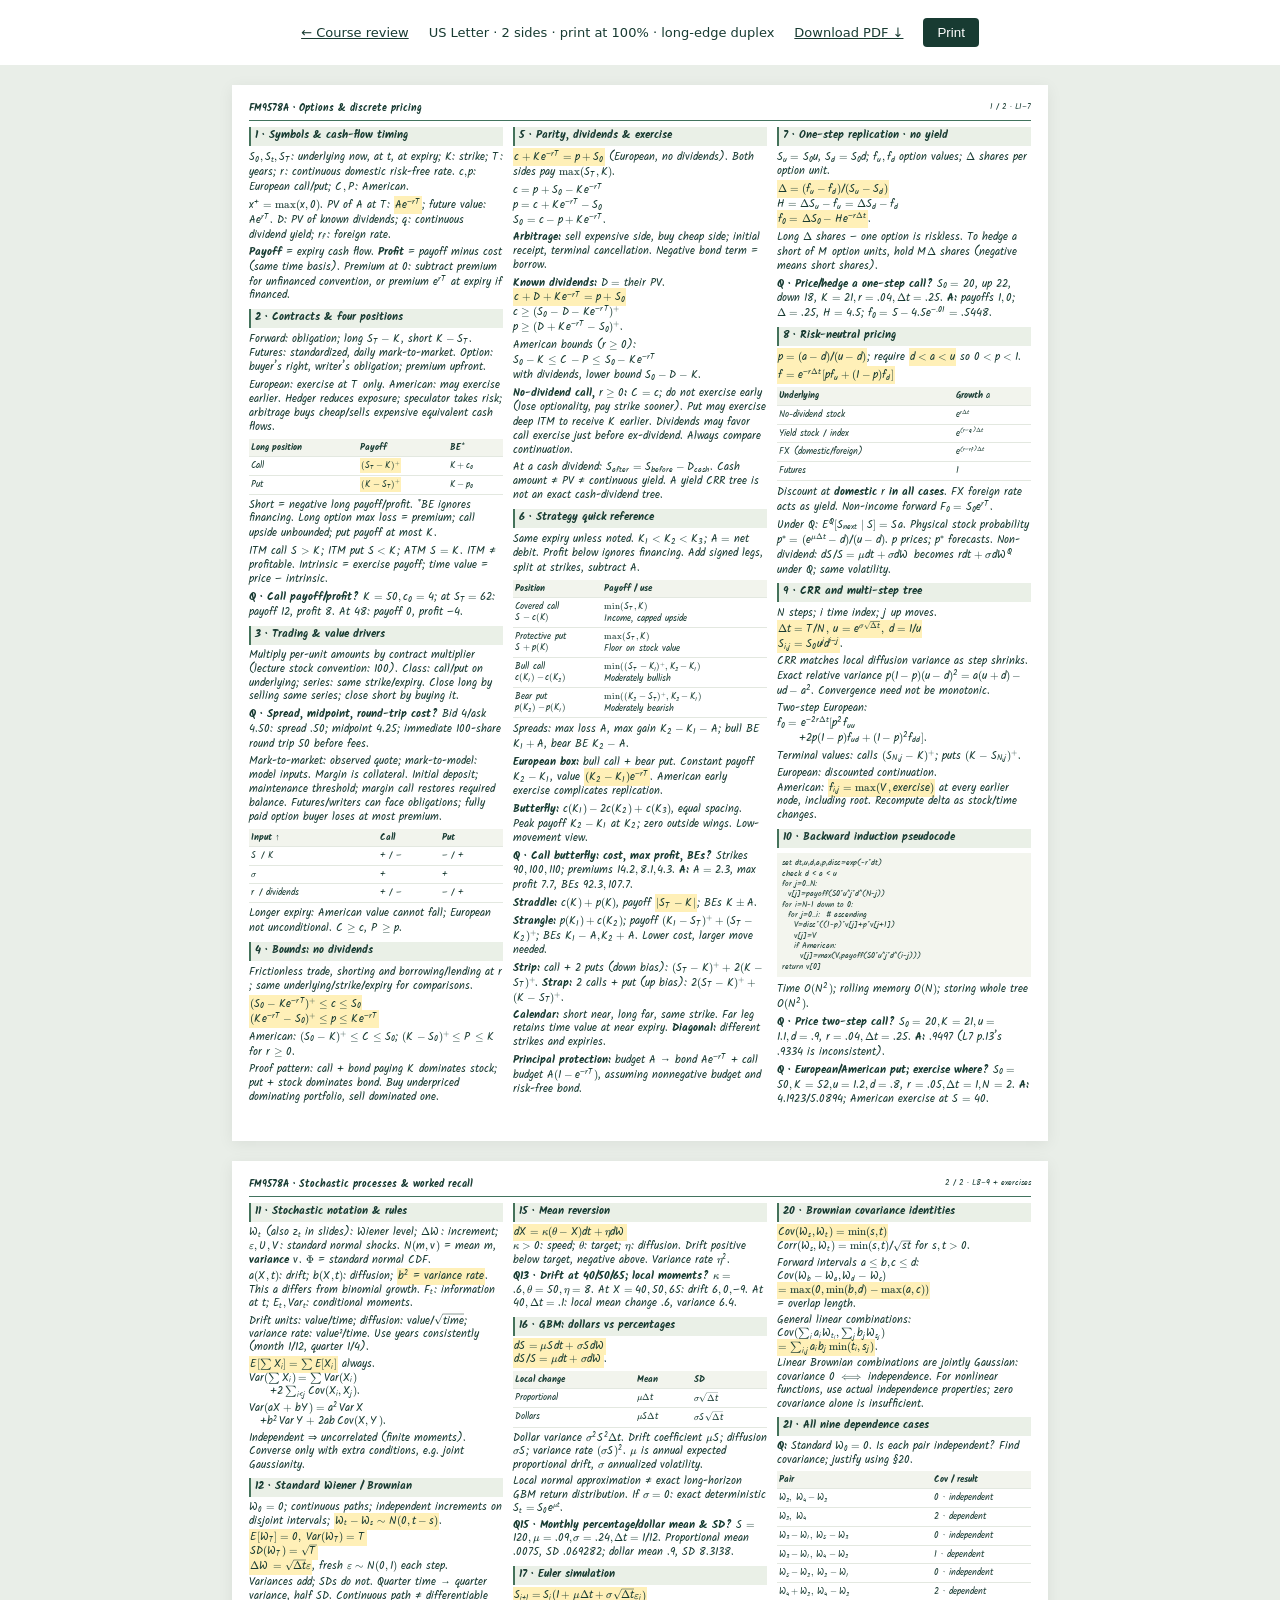
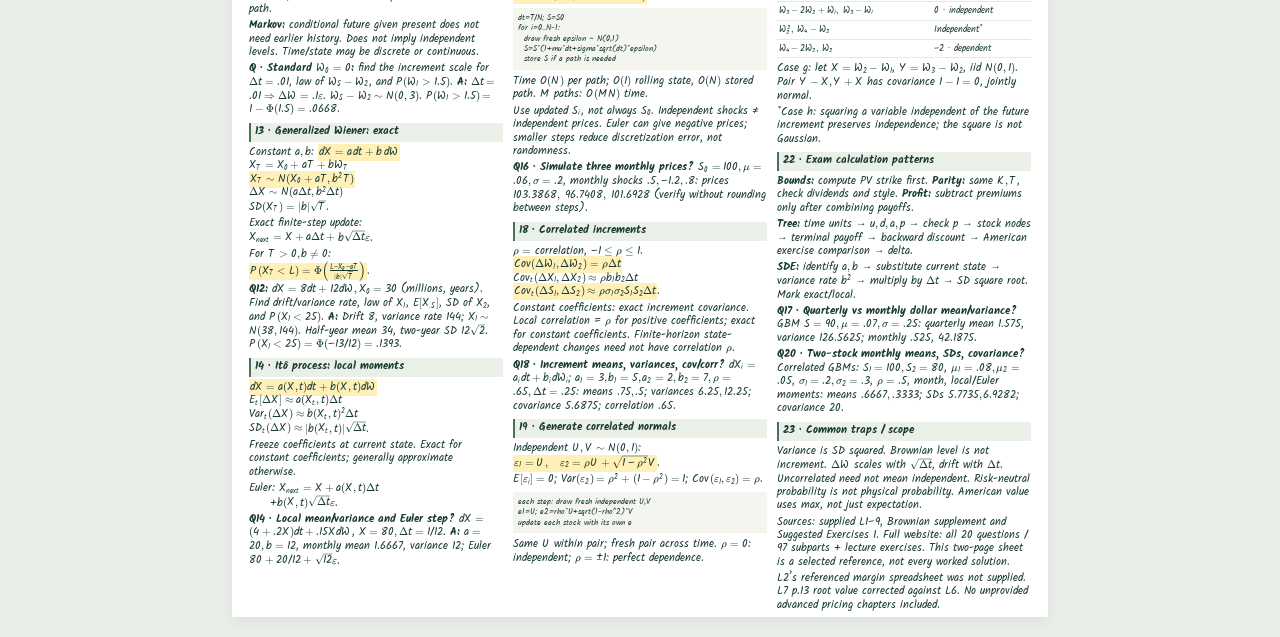
==== commit 300c3fa4: "Pair printed worked answers with questions and given inputs" ====
--- a/formula-sheet.html
+++ b/formula-sheet.html
@@ -3,16 +3,16 @@
 <article class="sheet" id="side-1"><header><b>FM9578A · Options & discrete pricing</b><span>1 / 2 · L1–7</span></header><div class="columns">
 <div class="column">
 <section><h2>1 · Symbols & cash-flow timing</h2><p>$S_0,S_t,S_T$: underlying now, at $t$, at expiry; $K$: strike; $T$: years; $r$: continuous domestic risk-free rate. $c,p$: European call/put; $C,P$: American.</p><p>$x^+=\max(x,0)$. PV of $A$ at $T$: <mark>$Ae^{-rT}$</mark>; future value: $Ae^{rT}$. $D$: PV of known dividends; $q$: continuous dividend yield; $r_f$: foreign rate.</p><p><b>Payoff</b> = expiry cash flow. <b>Profit</b> = payoff minus cost (same time basis). Premium at $0$: subtract premium for unfinanced convention, or premium $e^{rT}$ at expiry if financed.</p></section>
-<section><h2>2 · Contracts & four positions</h2><p>Forward: obligation; long $S_T-K$, short $K-S_T$. Futures: standardized, daily mark-to-market. Option: buyer’s right, writer’s obligation; premium upfront.</p><p>European: exercise at $T$ only. American: may exercise earlier. Hedger reduces exposure; speculator takes risk; arbitrage buys cheap/sells expensive equivalent cash flows.</p><table><tr><th>Long position</th><th>Payoff</th><th>BE*</th></tr><tr><td>Call</td><td><mark>$(S_T-K)^+$</mark></td><td>$K+c_0$</td></tr><tr><td>Put</td><td><mark>$(K-S_T)^+$</mark></td><td>$K-p_0$</td></tr></table><p>Short = negative long payoff/profit. *BE ignores financing. Long option max loss = premium; call upside unbounded; put payoff at most $K$.</p><p>ITM call $S&gt;K$; ITM put $S&lt;K$; ATM $S=K$. ITM ≠ profitable. Intrinsic = exercise payoff; time value = price − intrinsic.</p><p><b>Example:</b> $K=50,c_0=4,S_T=62$: payoff $12$, profit $8$. At $48$: payoff $0$, profit $-4$.</p></section>
-<section><h2>3 · Trading & value drivers</h2><p>Multiply per-unit amounts by contract multiplier (lecture stock convention: 100). Class: call/put on underlying; series: same strike/expiry. Close long by selling same series; close short by buying it.</p><p>Bid $4$/ask $4.50$: spread $.50$; midpoint $4.25$; immediate 100-share round trip $50$ before fees.</p><p>Mark-to-market: observed quote; mark-to-model: model inputs. Margin is collateral. Initial deposit; maintenance threshold; margin call restores required balance. Futures/writers can face obligations; fully paid option buyer loses at most premium.</p><table><tr><th>Input ↑</th><th>Call</th><th>Put</th></tr><tr><td>$S$ / $K$</td><td>+ / −</td><td>− / +</td></tr><tr><td>$\sigma$</td><td>+</td><td>+</td></tr><tr><td>$r$ / dividends</td><td>+ / −</td><td>− / +</td></tr></table><p>Longer expiry: American value cannot fall; European not unconditional. $C\ge c$, $P\ge p$.</p></section>
+<section><h2>2 · Contracts & four positions</h2><p>Forward: obligation; long $S_T-K$, short $K-S_T$. Futures: standardized, daily mark-to-market. Option: buyer’s right, writer’s obligation; premium upfront.</p><p>European: exercise at $T$ only. American: may exercise earlier. Hedger reduces exposure; speculator takes risk; arbitrage buys cheap/sells expensive equivalent cash flows.</p><table><tr><th>Long position</th><th>Payoff</th><th>BE*</th></tr><tr><td>Call</td><td><mark>$(S_T-K)^+$</mark></td><td>$K+c_0$</td></tr><tr><td>Put</td><td><mark>$(K-S_T)^+$</mark></td><td>$K-p_0$</td></tr></table><p>Short = negative long payoff/profit. *BE ignores financing. Long option max loss = premium; call upside unbounded; put payoff at most $K$.</p><p>ITM call $S&gt;K$; ITM put $S&lt;K$; ATM $S=K$. ITM ≠ profitable. Intrinsic = exercise payoff; time value = price − intrinsic.</p><p><b>Q · Call payoff/profit?</b> $K=50,c_0=4$; at $S_T=62$: payoff $12$, profit $8$. At $48$: payoff $0$, profit $-4$.</p></section>
+<section><h2>3 · Trading & value drivers</h2><p>Multiply per-unit amounts by contract multiplier (lecture stock convention: 100). Class: call/put on underlying; series: same strike/expiry. Close long by selling same series; close short by buying it.</p><p><b>Q · Spread, midpoint, round-trip cost?</b> Bid $4$/ask $4.50$: spread $.50$; midpoint $4.25$; immediate 100-share round trip $50$ before fees.</p><p>Mark-to-market: observed quote; mark-to-model: model inputs. Margin is collateral. Initial deposit; maintenance threshold; margin call restores required balance. Futures/writers can face obligations; fully paid option buyer loses at most premium.</p><table><tr><th>Input ↑</th><th>Call</th><th>Put</th></tr><tr><td>$S$ / $K$</td><td>+ / −</td><td>− / +</td></tr><tr><td>$\sigma$</td><td>+</td><td>+</td></tr><tr><td>$r$ / dividends</td><td>+ / −</td><td>− / +</td></tr></table><p>Longer expiry: American value cannot fall; European not unconditional. $C\ge c$, $P\ge p$.</p></section>
 <section><h2>4 · Bounds: no dividends</h2><p>Frictionless trade, shorting and borrowing/lending at $r$; same underlying/strike/expiry for comparisons.</p><p><mark>$(S_0-Ke^{-rT})^+\le c\le S_0$</mark><br><mark>$(Ke^{-rT}-S_0)^+\le p\le Ke^{-rT}$</mark></p><p>American: $(S_0-K)^+\le C\le S_0$; $(K-S_0)^+\le P\le K$ for $r\ge0$.</p><p>Proof pattern: call + bond paying $K$ dominates stock; put + stock dominates bond. Buy underpriced dominating portfolio, sell dominated one.</p></section>
 </div>
 <div class="column">
 <section><h2>5 · Parity, dividends & exercise</h2><p><mark>$c+Ke^{-rT}=p+S_0$</mark> (European, no dividends). Both sides pay $\max(S_T,K)$.</p><p>$c=p+S_0-Ke^{-rT}$<br>$p=c+Ke^{-rT}-S_0$<br>$S_0=c-p+Ke^{-rT}$.</p><p><b>Arbitrage:</b> sell expensive side, buy cheap side; initial receipt, terminal cancellation. Negative bond term = borrow.</p><p><b>Known dividends:</b> $D=$ their PV.<br><mark>$c+D+Ke^{-rT}=p+S_0$</mark><br>$c\ge(S_0-D-Ke^{-rT})^+$<br>$p\ge(D+Ke^{-rT}-S_0)^+$.</p><p>American bounds ($r\ge0$):<br>$S_0-K\le C-P\le S_0-Ke^{-rT}$<br>with dividends, lower bound $S_0-D-K$.</p><p><b>No-dividend call, $r\ge0$:</b> $C=c$; do not exercise early (lose optionality, pay strike sooner). Put may exercise deep ITM to receive $K$ earlier. Dividends may favor call exercise just before ex-dividend. Always compare continuation.</p><p>At a cash dividend: $S_{\rm after}=S_{\rm before}-D_{\rm cash}$. Cash amount ≠ PV ≠ continuous yield. A yield CRR tree is not an exact cash-dividend tree.</p></section>
-<section><h2>6 · Strategy quick reference</h2><p>Same expiry unless noted. $K_1&lt;K_2&lt;K_3$; $A=$ net debit. Profit below ignores financing. Add signed legs, split at strikes, subtract $A$.</p><table><tr><th>Position</th><th>Payoff / use</th></tr><tr><td>Covered call<br>$S-c(K)$</td><td>$\min(S_T,K)$<br>Income, capped upside</td></tr><tr><td>Protective put<br>$S+p(K)$</td><td>$\max(S_T,K)$<br>Floor on stock value</td></tr><tr><td>Bull call<br>$c(K_1)-c(K_2)$</td><td>$\min((S_T-K_1)^+,K_2-K_1)$<br>Moderately bullish</td></tr><tr><td>Bear put<br>$p(K_2)-p(K_1)$</td><td>$\min((K_2-S_T)^+,K_2-K_1)$<br>Moderately bearish</td></tr></table><p>Spreads: max loss $A$, max gain $K_2-K_1-A$; bull BE $K_1+A$, bear BE $K_2-A$.</p><p><b>European box:</b> bull call + bear put. Constant payoff $K_2-K_1$, value <mark>$(K_2-K_1)e^{-rT}$</mark>. American early exercise complicates replication.</p><p><b>Butterfly:</b> $c(K_1)-2c(K_2)+c(K_3)$, equal spacing. Peak payoff $K_2-K_1$ at $K_2$; zero outside wings. Low-movement view.</p><p><b>Example:</b> strikes $90,100,110$, premiums $14.2,8.1,4.3$: $A=2.3$, max profit $7.7$, BEs $92.3,107.7$.</p><p><b>Straddle:</b> $c(K)+p(K)$, payoff <mark>$|S_T-K|$</mark>; BEs $K\pm A$.</p><p><b>Strangle:</b> $p(K_1)+c(K_2)$; payoff $(K_1-S_T)^++(S_T-K_2)^+$; BEs $K_1-A,K_2+A$. Lower cost, larger move needed.</p><p><b>Strip:</b> call + 2 puts (down bias): $(S_T-K)^++2(K-S_T)^+$. <b>Strap:</b> 2 calls + put (up bias): $2(S_T-K)^++(K-S_T)^+$.</p><p><b>Calendar:</b> short near, long far, same strike. Far leg retains time value at near expiry. <b>Diagonal:</b> different strikes and expiries.</p><p><b>Principal protection:</b> budget $A$ → bond $Ae^{-rT}$ + call budget $A(1-e^{-rT})$, assuming nonnegative budget and risk-free bond.</p></section>
+<section><h2>6 · Strategy quick reference</h2><p>Same expiry unless noted. $K_1&lt;K_2&lt;K_3$; $A=$ net debit. Profit below ignores financing. Add signed legs, split at strikes, subtract $A$.</p><table><tr><th>Position</th><th>Payoff / use</th></tr><tr><td>Covered call<br>$S-c(K)$</td><td>$\min(S_T,K)$<br>Income, capped upside</td></tr><tr><td>Protective put<br>$S+p(K)$</td><td>$\max(S_T,K)$<br>Floor on stock value</td></tr><tr><td>Bull call<br>$c(K_1)-c(K_2)$</td><td>$\min((S_T-K_1)^+,K_2-K_1)$<br>Moderately bullish</td></tr><tr><td>Bear put<br>$p(K_2)-p(K_1)$</td><td>$\min((K_2-S_T)^+,K_2-K_1)$<br>Moderately bearish</td></tr></table><p>Spreads: max loss $A$, max gain $K_2-K_1-A$; bull BE $K_1+A$, bear BE $K_2-A$.</p><p><b>European box:</b> bull call + bear put. Constant payoff $K_2-K_1$, value <mark>$(K_2-K_1)e^{-rT}$</mark>. American early exercise complicates replication.</p><p><b>Butterfly:</b> $c(K_1)-2c(K_2)+c(K_3)$, equal spacing. Peak payoff $K_2-K_1$ at $K_2$; zero outside wings. Low-movement view.</p><p><b>Q · Call butterfly: cost, max profit, BEs?</b> Strikes $90,100,110$; premiums $14.2,8.1,4.3$. <b>A:</b> $A=2.3$, max profit $7.7$, BEs $92.3,107.7$.</p><p><b>Straddle:</b> $c(K)+p(K)$, payoff <mark>$|S_T-K|$</mark>; BEs $K\pm A$.</p><p><b>Strangle:</b> $p(K_1)+c(K_2)$; payoff $(K_1-S_T)^++(S_T-K_2)^+$; BEs $K_1-A,K_2+A$. Lower cost, larger move needed.</p><p><b>Strip:</b> call + 2 puts (down bias): $(S_T-K)^++2(K-S_T)^+$. <b>Strap:</b> 2 calls + put (up bias): $2(S_T-K)^++(K-S_T)^+$.</p><p><b>Calendar:</b> short near, long far, same strike. Far leg retains time value at near expiry. <b>Diagonal:</b> different strikes and expiries.</p><p><b>Principal protection:</b> budget $A$ → bond $Ae^{-rT}$ + call budget $A(1-e^{-rT})$, assuming nonnegative budget and risk-free bond.</p></section>
 </div>
 <div class="column">
-<section><h2>7 · One-step replication · no yield</h2><p>$S_u=S_0u$, $S_d=S_0d$; $f_u,f_d$ option values; $\Delta$ shares per option unit.</p><p><mark>$\Delta=(f_u-f_d)/(S_u-S_d)$</mark><br>$H=\Delta S_u-f_u=\Delta S_d-f_d$<br><mark>$f_0=\Delta S_0-He^{-r\Delta t}$</mark>.</p><p>Long $\Delta$ shares − one option is riskless. To hedge a short of $M$ option units, hold $M\Delta$ shares (negative means short shares).</p><p><b>Example:</b> $S_0=20$, up $22$, down $18$, $K=21,r=.04,\Delta t=.25$. Payoffs $1,0$; $\Delta=.25$, $H=4.5$; $f_0=5-4.5e^{-.01}=.5448$.</p></section>
+<section><h2>7 · One-step replication · no yield</h2><p>$S_u=S_0u$, $S_d=S_0d$; $f_u,f_d$ option values; $\Delta$ shares per option unit.</p><p><mark>$\Delta=(f_u-f_d)/(S_u-S_d)$</mark><br>$H=\Delta S_u-f_u=\Delta S_d-f_d$<br><mark>$f_0=\Delta S_0-He^{-r\Delta t}$</mark>.</p><p>Long $\Delta$ shares − one option is riskless. To hedge a short of $M$ option units, hold $M\Delta$ shares (negative means short shares).</p><p><b>Q · Price/hedge a one-step call?</b> $S_0=20$, up $22$, down $18$, $K=21,r=.04,\Delta t=.25$. <b>A:</b> payoffs $1,0$; $\Delta=.25$, $H=4.5$; $f_0=5-4.5e^{-.01}=.5448$.</p></section>
 <section><h2>8 · Risk-neutral pricing</h2><p><mark>$p=(a-d)/(u-d)$</mark>; require <mark>$d&lt;a&lt;u$</mark> so $0&lt;p&lt;1$.</p><p><mark>$f=e^{-r\Delta t}[pf_u+(1-p)f_d]$</mark></p><table><tr><th>Underlying</th><th>Growth $a$</th></tr><tr><td>No-dividend stock</td><td>$e^{r\Delta t}$</td></tr><tr><td>Yield stock / index</td><td>$e^{(r-q)\Delta t}$</td></tr><tr><td>FX (domestic/foreign)</td><td>$e^{(r-r_f)\Delta t}$</td></tr><tr><td>Futures</td><td>$1$</td></tr></table><p>Discount at <b>domestic $r$ in all cases</b>. FX foreign rate acts as yield. Non-income forward $F_0=S_0e^{rT}$.</p><p>Under $Q$: $E^Q[S_{\rm next}\mid S]=Sa$. Physical stock probability $p^*=(e^{\mu\Delta t}-d)/(u-d)$. $p$ prices; $p^*$ forecasts. Non-dividend: $dS/S=\mu dt+\sigma dW$ becomes $r dt+\sigma dW^Q$ under $Q$; same volatility.</p></section>
 <section><h2>9 · CRR and multi-step tree</h2><p>$N$ steps; $i$ time index; $j$ up moves.<br><mark>$\Delta t=T/N,\ u=e^{\sigma\sqrt{\Delta t}},\ d=1/u$</mark><br><mark>$S_{i,j}=S_0u^jd^{i-j}$</mark>.</p><p>CRR matches local diffusion variance as step shrinks. Exact relative variance $p(1-p)(u-d)^2=a(u+d)-ud-a^2$. Convergence need not be monotonic.</p><p>Two-step European:<br>$f_0=e^{-2r\Delta t}[p^2f_{uu}$<br>$\qquad+2p(1-p)f_{ud}+(1-p)^2f_{dd}]$.</p><p>Terminal values: calls $(S_{N,j}-K)^+$; puts $(K-S_{N,j})^+$.</p><p>European: discounted continuation.<br>American: <mark>$f_{i,j}=\max(V,\text{exercise})$</mark> at every earlier node, including root. Recompute delta as stock/time changes.</p></section>
 <section><h2>10 · Backward induction pseudocode</h2><pre>set dt,u,d,a,p,disc=exp(-r*dt)
@@ -25,31 +25,31 @@
     v[j]=V
     if American:
       v[j]=max(V,payoff(S0*u^j*d^(i-j)))
-return v[0]</pre><p>Time $O(N^2)$; rolling memory $O(N)$; storing whole tree $O(N^2)$.</p><p><b>Check:</b> L6 two-step call root $.9497$ (L7 p.13’s $.9334$ is inconsistent). L6 put: European $4.1923$, American $5.0894$; exercise at low node $S=40$.</p></section>
+return v[0]</pre><p>Time $O(N^2)$; rolling memory $O(N)$; storing whole tree $O(N^2)$.</p><p><b>Q · Price two-step call?</b> $S_0=20,K=21,u=1.1,d=.9$, $r=.04,\Delta t=.25$. <b>A:</b> $.9497$ (L7 p.13’s $.9334$ is inconsistent).</p><p><b>Q · European/American put; exercise where?</b> $S_0=50,K=52,u=1.2,d=.8$, $r=.05,\Delta t=1,N=2$. <b>A:</b> $4.1923/5.0894$; American exercise at $S=40$.</p></section>
 </div></div></article>
 <article class="sheet" id="side-2"><header><b>FM9578A · Stochastic processes & worked recall</b><span>2 / 2 · L8–9 + exercises</span></header><div class="columns">
 <div class="column">
 <section><h2>11 · Stochastic notation & rules</h2><p>$W_t$ (also $z_t$ in slides): Wiener level; $\Delta W$: increment; $\varepsilon,U,V$: standard normal shocks. $N(m,v)$ = mean $m$, <b>variance $v$</b>. $\Phi$ = standard normal CDF.</p><p>$a(X,t)$: drift; $b(X,t)$: diffusion; <mark>$b^2$ = variance rate</mark>. This $a$ differs from binomial growth. $\mathcal F_t$: information at $t$; $E_t,\operatorname{Var}_t$: conditional moments.</p><p>Drift units: value/time; diffusion: value/$\sqrt{\rm time}$; variance rate: value²/time. Use years consistently (month $1/12$, quarter $1/4$).</p><p><mark>$E[\sum X_i]=\sum E[X_i]$</mark> always.<br>$\operatorname{Var}(\sum X_i)=\sum\operatorname{Var}(X_i)$<br>$\qquad+2\sum_{i&lt;j}\operatorname{Cov}(X_i,X_j)$.</p><p>$\operatorname{Var}(aX+bY)=a^2\operatorname{Var}X$<br>$\quad+b^2\operatorname{Var}Y+2ab\operatorname{Cov}(X,Y)$.</p><p>Independent ⇒ uncorrelated (finite moments). Converse only with extra conditions, e.g. joint Gaussianity.</p></section>
-<section><h2>12 · Standard Wiener / Brownian</h2><p>$W_0=0$; continuous paths; independent increments on disjoint intervals; <mark>$W_t-W_s\sim N(0,t-s)$</mark>.</p><p><mark>$E[W_T]=0,\ \operatorname{Var}(W_T)=T$</mark><br><mark>$\operatorname{SD}(W_T)=\sqrt T$</mark><br><mark>$\Delta W=\sqrt{\Delta t}\varepsilon$</mark>, fresh $\varepsilon\sim N(0,1)$ each step.</p><p>Variances add; SDs do not. Quarter time → quarter variance, half SD. Continuous path ≠ differentiable path.</p><p><b>Markov:</b> conditional future given present does not need earlier history. Does not imply independent levels. Time/state may be discrete or continuous.</p><p><b>Example:</b> $\Delta t=.01\Rightarrow\Delta W=.1\varepsilon$. $W_5-W_2\sim N(0,3)$. $P(W_1&gt;1.5)=1-\Phi(1.5)=.0668$.</p></section>
-<section><h2>13 · Generalized Wiener: exact</h2><p>Constant $a,b$: <mark>$dX=a\,dt+b\,dW$</mark><br>$X_T=X_0+aT+bW_T$<br><mark>$X_T\sim N(X_0+aT,b^2T)$</mark><br>$\Delta X\sim N(a\Delta t,b^2\Delta t)$<br>$\operatorname{SD}(X_T)=|b|\sqrt T$.</p><p>Exact finite-step update:<br>$X_{\rm next}=X+a\Delta t+b\sqrt{\Delta t}\varepsilon$.</p><p>For $T&gt;0,b\ne0$:<br><mark>$P(X_T&lt;L)=\Phi\!\left(\frac{L-X_0-aT}{|b|\sqrt T}\right)$</mark>.</p><p><b>Q12:</b> $X_0=30,a=8,b=12$. Drift $8$, variance rate $144$; $X_1\sim N(38,144)$. Half-year mean $34$, two-year SD $12\sqrt2$. $P(X_1&lt;25)=\Phi(-13/12)=.1393$.</p></section>
-<section><h2>14 · Itô process: local moments</h2><p><mark>$dX=a(X,t)dt+b(X,t)dW$</mark><br>$E_t[\Delta X]\approx a(X_t,t)\Delta t$<br>$\operatorname{Var}_t(\Delta X)\approx b(X_t,t)^2\Delta t$<br>$\operatorname{SD}_t(\Delta X)\approx|b(X_t,t)|\sqrt{\Delta t}$.</p><p>Freeze coefficients at current state. Exact for constant coefficients; generally approximate otherwise.</p><p>Euler: $X_{\rm next}=X+a(X,t)\Delta t$<br>$\qquad+b(X,t)\sqrt{\Delta t}\varepsilon$.</p></section>
+<section><h2>12 · Standard Wiener / Brownian</h2><p>$W_0=0$; continuous paths; independent increments on disjoint intervals; <mark>$W_t-W_s\sim N(0,t-s)$</mark>.</p><p><mark>$E[W_T]=0,\ \operatorname{Var}(W_T)=T$</mark><br><mark>$\operatorname{SD}(W_T)=\sqrt T$</mark><br><mark>$\Delta W=\sqrt{\Delta t}\varepsilon$</mark>, fresh $\varepsilon\sim N(0,1)$ each step.</p><p>Variances add; SDs do not. Quarter time → quarter variance, half SD. Continuous path ≠ differentiable path.</p><p><b>Markov:</b> conditional future given present does not need earlier history. Does not imply independent levels. Time/state may be discrete or continuous.</p><p><b>Q · Standard $W_0=0$:</b> find the increment scale for $\Delta t=.01$, law of $W_5-W_2$, and $P(W_1&gt;1.5)$. <b>A:</b> $\Delta t=.01\Rightarrow\Delta W=.1\varepsilon$. $W_5-W_2\sim N(0,3)$. $P(W_1&gt;1.5)=1-\Phi(1.5)=.0668$.</p></section>
+<section><h2>13 · Generalized Wiener: exact</h2><p>Constant $a,b$: <mark>$dX=a\,dt+b\,dW$</mark><br>$X_T=X_0+aT+bW_T$<br><mark>$X_T\sim N(X_0+aT,b^2T)$</mark><br>$\Delta X\sim N(a\Delta t,b^2\Delta t)$<br>$\operatorname{SD}(X_T)=|b|\sqrt T$.</p><p>Exact finite-step update:<br>$X_{\rm next}=X+a\Delta t+b\sqrt{\Delta t}\varepsilon$.</p><p>For $T&gt;0,b\ne0$:<br><mark>$P(X_T&lt;L)=\Phi\!\left(\frac{L-X_0-aT}{|b|\sqrt T}\right)$</mark>.</p><p><b>Q12:</b> $dX=8dt+12dW,X_0=30$ (millions, years). Find drift/variance rate, law of $X_1$, $E[X_{.5}]$, SD of $X_2$, and $P(X_1&lt;25)$. <b>A:</b> Drift $8$, variance rate $144$; $X_1\sim N(38,144)$. Half-year mean $34$, two-year SD $12\sqrt2$. $P(X_1&lt;25)=\Phi(-13/12)=.1393$.</p></section>
+<section><h2>14 · Itô process: local moments</h2><p><mark>$dX=a(X,t)dt+b(X,t)dW$</mark><br>$E_t[\Delta X]\approx a(X_t,t)\Delta t$<br>$\operatorname{Var}_t(\Delta X)\approx b(X_t,t)^2\Delta t$<br>$\operatorname{SD}_t(\Delta X)\approx|b(X_t,t)|\sqrt{\Delta t}$.</p><p>Freeze coefficients at current state. Exact for constant coefficients; generally approximate otherwise.</p><p>Euler: $X_{\rm next}=X+a(X,t)\Delta t$<br>$\qquad+b(X,t)\sqrt{\Delta t}\varepsilon$.</p><p><b>Q14 · Local mean/variance and Euler step?</b> $dX=(4+.2X)dt+.15X dW$, $X=80,\Delta t=1/12$. <b>A:</b> $a=20,b=12$, monthly mean $1.6667$, variance $12$; Euler $80+20/12+\sqrt{12}\varepsilon$.</p></section>
 </div>
 <div class="column">
-<section><h2>15 · Mean reversion</h2><p><mark>$dX=\kappa(\theta-X)dt+\eta dW$</mark><br>$\kappa&gt;0$: speed; $\theta$: target; $\eta$: diffusion. Drift positive below target, negative above. Variance rate $\eta^2$.</p><p><b>Q13:</b> $\kappa=.6,\theta=50,\eta=8$. At $X=40,50,65$: drift $6,0,-9$. At $40,\Delta t=.1$: local mean change $.6$, variance $6.4$.</p></section>
-<section><h2>16 · GBM: dollars vs percentages</h2><p><mark>$dS=\mu Sdt+\sigma SdW$</mark><br><mark>$dS/S=\mu dt+\sigma dW$</mark>.</p><table><tr><th>Local change</th><th>Mean</th><th>SD</th></tr><tr><td>Proportional</td><td>$\mu\Delta t$</td><td>$\sigma\sqrt{\Delta t}$</td></tr><tr><td>Dollars</td><td>$\mu S\Delta t$</td><td>$\sigma S\sqrt{\Delta t}$</td></tr></table><p>Dollar variance $\sigma^2S^2\Delta t$. Drift coefficient $\mu S$; diffusion $\sigma S$; variance rate $(\sigma S)^2$. $\mu$ is annual expected proportional drift, $\sigma$ annualized volatility.</p><p>Local normal approximation ≠ exact long-horizon GBM return distribution. If $\sigma=0$: exact deterministic $S_t=S_0e^{\mu t}$.</p><p><b>Q15:</b> $S=120,\mu=.09,\sigma=.24,\Delta t=1/12$. Proportional mean $.0075$, SD $.069282$; dollar mean $.9$, SD $8.3138$.</p></section>
+<section><h2>15 · Mean reversion</h2><p><mark>$dX=\kappa(\theta-X)dt+\eta dW$</mark><br>$\kappa&gt;0$: speed; $\theta$: target; $\eta$: diffusion. Drift positive below target, negative above. Variance rate $\eta^2$.</p><p><b>Q13 · Drift at 40/50/65; local moments?</b> $\kappa=.6,\theta=50,\eta=8$. At $X=40,50,65$: drift $6,0,-9$. At $40,\Delta t=.1$: local mean change $.6$, variance $6.4$.</p></section>
+<section><h2>16 · GBM: dollars vs percentages</h2><p><mark>$dS=\mu Sdt+\sigma SdW$</mark><br><mark>$dS/S=\mu dt+\sigma dW$</mark>.</p><table><tr><th>Local change</th><th>Mean</th><th>SD</th></tr><tr><td>Proportional</td><td>$\mu\Delta t$</td><td>$\sigma\sqrt{\Delta t}$</td></tr><tr><td>Dollars</td><td>$\mu S\Delta t$</td><td>$\sigma S\sqrt{\Delta t}$</td></tr></table><p>Dollar variance $\sigma^2S^2\Delta t$. Drift coefficient $\mu S$; diffusion $\sigma S$; variance rate $(\sigma S)^2$. $\mu$ is annual expected proportional drift, $\sigma$ annualized volatility.</p><p>Local normal approximation ≠ exact long-horizon GBM return distribution. If $\sigma=0$: exact deterministic $S_t=S_0e^{\mu t}$.</p><p><b>Q15 · Monthly percentage/dollar mean &amp; SD?</b> $S=120,\mu=.09,\sigma=.24,\Delta t=1/12$. Proportional mean $.0075$, SD $.069282$; dollar mean $.9$, SD $8.3138$.</p></section>
 <section><h2>17 · Euler simulation</h2><p><mark>$S_{i+1}=S_i(1+\mu\Delta t+\sigma\sqrt{\Delta t}\varepsilon_i)$</mark></p><pre>dt=T/N; S=S0
 for i=0..N-1:
   draw fresh epsilon ~ N(0,1)
   S=S*(1+mu*dt+sigma*sqrt(dt)*epsilon)
-  store S if a path is needed</pre><p>Time $O(N)$ per path; $O(1)$ rolling state, $O(N)$ stored path. $M$ paths: $O(MN)$ time.</p><p>Use updated $S_i$, not always $S_0$. Independent shocks ≠ independent prices. Euler can give negative prices; smaller steps reduce discretization error, not randomness.</p><p><b>Q16:</b> $S_0=100,\mu=.06,\sigma=.2$, monthly shocks $.5,-1.2,.8$: prices $103.3868,\ 96.7408,\ 101.6928$ (verify without rounding between steps).</p></section>
-<section><h2>18 · Correlated increments</h2><p>$\rho=$ correlation, $-1\le\rho\le1$.<br><mark>$\operatorname{Cov}(\Delta W_1,\Delta W_2)=\rho\Delta t$</mark><br>$\operatorname{Cov}_t(\Delta X_1,\Delta X_2)\approx\rho b_1b_2\Delta t$<br><mark>$\operatorname{Cov}_t(\Delta S_1,\Delta S_2)\approx\rho\sigma_1\sigma_2S_1S_2\Delta t$</mark>.</p><p>Constant coefficients: exact increment covariance. Local correlation = $\rho$ for positive coefficients; exact for constant coefficients. Finite-horizon state-dependent changes need not have correlation $\rho$.</p><p><b>Q18:</b> $a_1=3,b_1=5,a_2=2,b_2=7,\rho=.65,\Delta t=.25$: means $.75,.5$; variances $6.25,12.25$; covariance $5.6875$; correlation $.65$.</p></section>
+  store S if a path is needed</pre><p>Time $O(N)$ per path; $O(1)$ rolling state, $O(N)$ stored path. $M$ paths: $O(MN)$ time.</p><p>Use updated $S_i$, not always $S_0$. Independent shocks ≠ independent prices. Euler can give negative prices; smaller steps reduce discretization error, not randomness.</p><p><b>Q16 · Simulate three monthly prices?</b> $S_0=100,\mu=.06,\sigma=.2$, monthly shocks $.5,-1.2,.8$: prices $103.3868,\ 96.7408,\ 101.6928$ (verify without rounding between steps).</p></section>
+<section><h2>18 · Correlated increments</h2><p>$\rho=$ correlation, $-1\le\rho\le1$.<br><mark>$\operatorname{Cov}(\Delta W_1,\Delta W_2)=\rho\Delta t$</mark><br>$\operatorname{Cov}_t(\Delta X_1,\Delta X_2)\approx\rho b_1b_2\Delta t$<br><mark>$\operatorname{Cov}_t(\Delta S_1,\Delta S_2)\approx\rho\sigma_1\sigma_2S_1S_2\Delta t$</mark>.</p><p>Constant coefficients: exact increment covariance. Local correlation = $\rho$ for positive coefficients; exact for constant coefficients. Finite-horizon state-dependent changes need not have correlation $\rho$.</p><p><b>Q18 · Increment means, variances, cov/corr?</b> $dX_i=a_i dt+b_i dW_i$; $a_1=3,b_1=5,a_2=2,b_2=7,\rho=.65,\Delta t=.25$: means $.75,.5$; variances $6.25,12.25$; covariance $5.6875$; correlation $.65$.</p></section>
 <section><h2>19 · Generate correlated normals</h2><p>Independent $U,V\sim N(0,1)$:<br><mark>$\varepsilon_1=U,\quad\varepsilon_2=\rho U+\sqrt{1-\rho^2}V$</mark>.</p><p>$E[\varepsilon_i]=0$; $\operatorname{Var}(\varepsilon_2)=\rho^2+(1-\rho^2)=1$; $\operatorname{Cov}(\varepsilon_1,\varepsilon_2)=\rho$.</p><pre>each step: draw fresh independent U,V
 e1=U; e2=rho*U+sqrt(1-rho^2)*V
 update each stock with its own e</pre><p>Same $U$ within pair; fresh pair across time. $\rho=0$: independent; $\rho=\pm1$: perfect dependence.</p></section>
 </div>
 <div class="column">
 <section><h2>20 · Brownian covariance identities</h2><p><mark>$\operatorname{Cov}(W_s,W_t)=\min(s,t)$</mark><br>$\operatorname{Corr}(W_s,W_t)=\min(s,t)/\sqrt{st}$ for $s,t&gt;0$.</p><p>Forward intervals $a\le b,c\le d$:<br>$\operatorname{Cov}(W_b-W_a,W_d-W_c)$<br><mark>$=\max(0,\min(b,d)-\max(a,c))$</mark><br>= overlap length.</p><p>General linear combinations:<br>$\operatorname{Cov}(\sum_i a_iW_{t_i},\sum_j b_jW_{s_j})$<br><mark>$=\sum_{i,j}a_ib_j\min(t_i,s_j)$</mark>.</p><p>Linear Brownian combinations are jointly Gaussian: covariance $0\iff$ independence. For nonlinear functions, use actual independence properties; zero covariance alone is insufficient.</p></section>
-<section><h2>21 · All nine dependence cases</h2><table><tr><th>Pair</th><th>Cov / result</th></tr><tr><td>$W_2,\ W_4-W_2$</td><td>$0$ · independent</td></tr><tr><td>$W_2,\ W_4$</td><td>$2$ · dependent</td></tr><tr><td>$W_3-W_1,\ W_5-W_3$</td><td>$0$ · independent</td></tr><tr><td>$W_3-W_1,\ W_4-W_2$</td><td>$1$ · dependent</td></tr><tr><td>$W_5-W_2,\ W_2-W_1$</td><td>$0$ · independent</td></tr><tr><td>$W_4+W_2,\ W_4-W_2$</td><td>$2$ · dependent</td></tr><tr><td>$W_3-2W_2+W_1,\ W_3-W_1$</td><td>$0$ · independent</td></tr><tr><td>$W_2^2,\ W_4-W_2$</td><td>Independent*</td></tr><tr><td>$W_4-2W_2,\ W_2$</td><td>$-2$ · dependent</td></tr></table><p>Case g: let $X=W_2-W_1$, $Y=W_3-W_2$, iid $N(0,1)$. Pair $Y-X,Y+X$ has covariance $1-1=0$, jointly normal.</p><p>*Case h: squaring a variable independent of the future increment preserves independence; the square is not Gaussian.</p></section>
-<section><h2>22 · Exam calculation patterns</h2><p><b>Bounds:</b> compute PV strike first. <b>Parity:</b> same $K,T$, check dividends and style. <b>Profit:</b> subtract premiums only after combining payoffs.</p><p><b>Tree:</b> time units → $u,d,a,p$ → check $p$ → stock nodes → terminal payoff → backward discount → American exercise comparison → delta.</p><p><b>SDE:</b> identify $a,b$ → substitute current state → variance rate $b^2$ → multiply by $\Delta t$ → SD square root. Mark exact/local.</p><p><b>Q14:</b> $a=4+.2X,b=.15X$ at $80$: $a=20,b=12$, monthly mean $1.6667$, variance $12$; Euler $80+20/12+\sqrt{12}\varepsilon$.</p><p><b>Q17:</b> $S=90,\mu=.07,\sigma=.25$: quarterly mean $1.575$, variance $126.5625$; monthly $.525$, $42.1875$.</p><p><b>Q20:</b> $S_1=100,S_2=80$, $\mu_1=.08,\mu_2=.05$, $\sigma_1=.2,\sigma_2=.3$, $\rho=.5$, month, local/Euler moments: means $.6667,.3333$; SDs $5.7735,6.9282$; covariance $20$.</p></section>
+<section><h2>21 · All nine dependence cases</h2><p><b>Q:</b> Standard $W_0=0$. Is each pair independent? Find covariance; justify using §20.</p><table><tr><th>Pair</th><th>Cov / result</th></tr><tr><td>$W_2,\ W_4-W_2$</td><td>$0$ · independent</td></tr><tr><td>$W_2,\ W_4$</td><td>$2$ · dependent</td></tr><tr><td>$W_3-W_1,\ W_5-W_3$</td><td>$0$ · independent</td></tr><tr><td>$W_3-W_1,\ W_4-W_2$</td><td>$1$ · dependent</td></tr><tr><td>$W_5-W_2,\ W_2-W_1$</td><td>$0$ · independent</td></tr><tr><td>$W_4+W_2,\ W_4-W_2$</td><td>$2$ · dependent</td></tr><tr><td>$W_3-2W_2+W_1,\ W_3-W_1$</td><td>$0$ · independent</td></tr><tr><td>$W_2^2,\ W_4-W_2$</td><td>Independent*</td></tr><tr><td>$W_4-2W_2,\ W_2$</td><td>$-2$ · dependent</td></tr></table><p>Case g: let $X=W_2-W_1$, $Y=W_3-W_2$, iid $N(0,1)$. Pair $Y-X,Y+X$ has covariance $1-1=0$, jointly normal.</p><p>*Case h: squaring a variable independent of the future increment preserves independence; the square is not Gaussian.</p></section>
+<section><h2>22 · Exam calculation patterns</h2><p><b>Bounds:</b> compute PV strike first. <b>Parity:</b> same $K,T$, check dividends and style. <b>Profit:</b> subtract premiums only after combining payoffs.</p><p><b>Tree:</b> time units → $u,d,a,p$ → check $p$ → stock nodes → terminal payoff → backward discount → American exercise comparison → delta.</p><p><b>SDE:</b> identify $a,b$ → substitute current state → variance rate $b^2$ → multiply by $\Delta t$ → SD square root. Mark exact/local.</p><p><b>Q17 · Quarterly vs monthly dollar mean/variance?</b> GBM $S=90,\mu=.07,\sigma=.25$: quarterly mean $1.575$, variance $126.5625$; monthly $.525$, $42.1875$.</p><p><b>Q20 · Two-stock monthly means, SDs, covariance?</b> Correlated GBMs: $S_1=100,S_2=80$, $\mu_1=.08,\mu_2=.05$, $\sigma_1=.2,\sigma_2=.3$, $\rho=.5$, month, local/Euler moments: means $.6667,.3333$; SDs $5.7735,6.9282$; covariance $20$.</p></section>
 <section><h2>23 · Common traps / scope</h2><p>Variance is SD squared. Brownian level is not increment. $\Delta W$ scales with $\sqrt{\Delta t}$, drift with $\Delta t$. Uncorrelated need not mean independent. Risk-neutral probability is not physical probability. American value uses max, not just expectation.</p><p>Sources: supplied L1–9, Brownian supplement and Suggested Exercises 1. Full website: all 20 questions / 97 subparts + lecture exercises. This two-page sheet is a selected reference, not every worked solution.</p><p>L2’s referenced margin spreadsheet was not supplied. L7 p.13 root value corrected against L6. No unprovided advanced pricing chapters included.</p></section>
 </div></div></article></main></body></html>
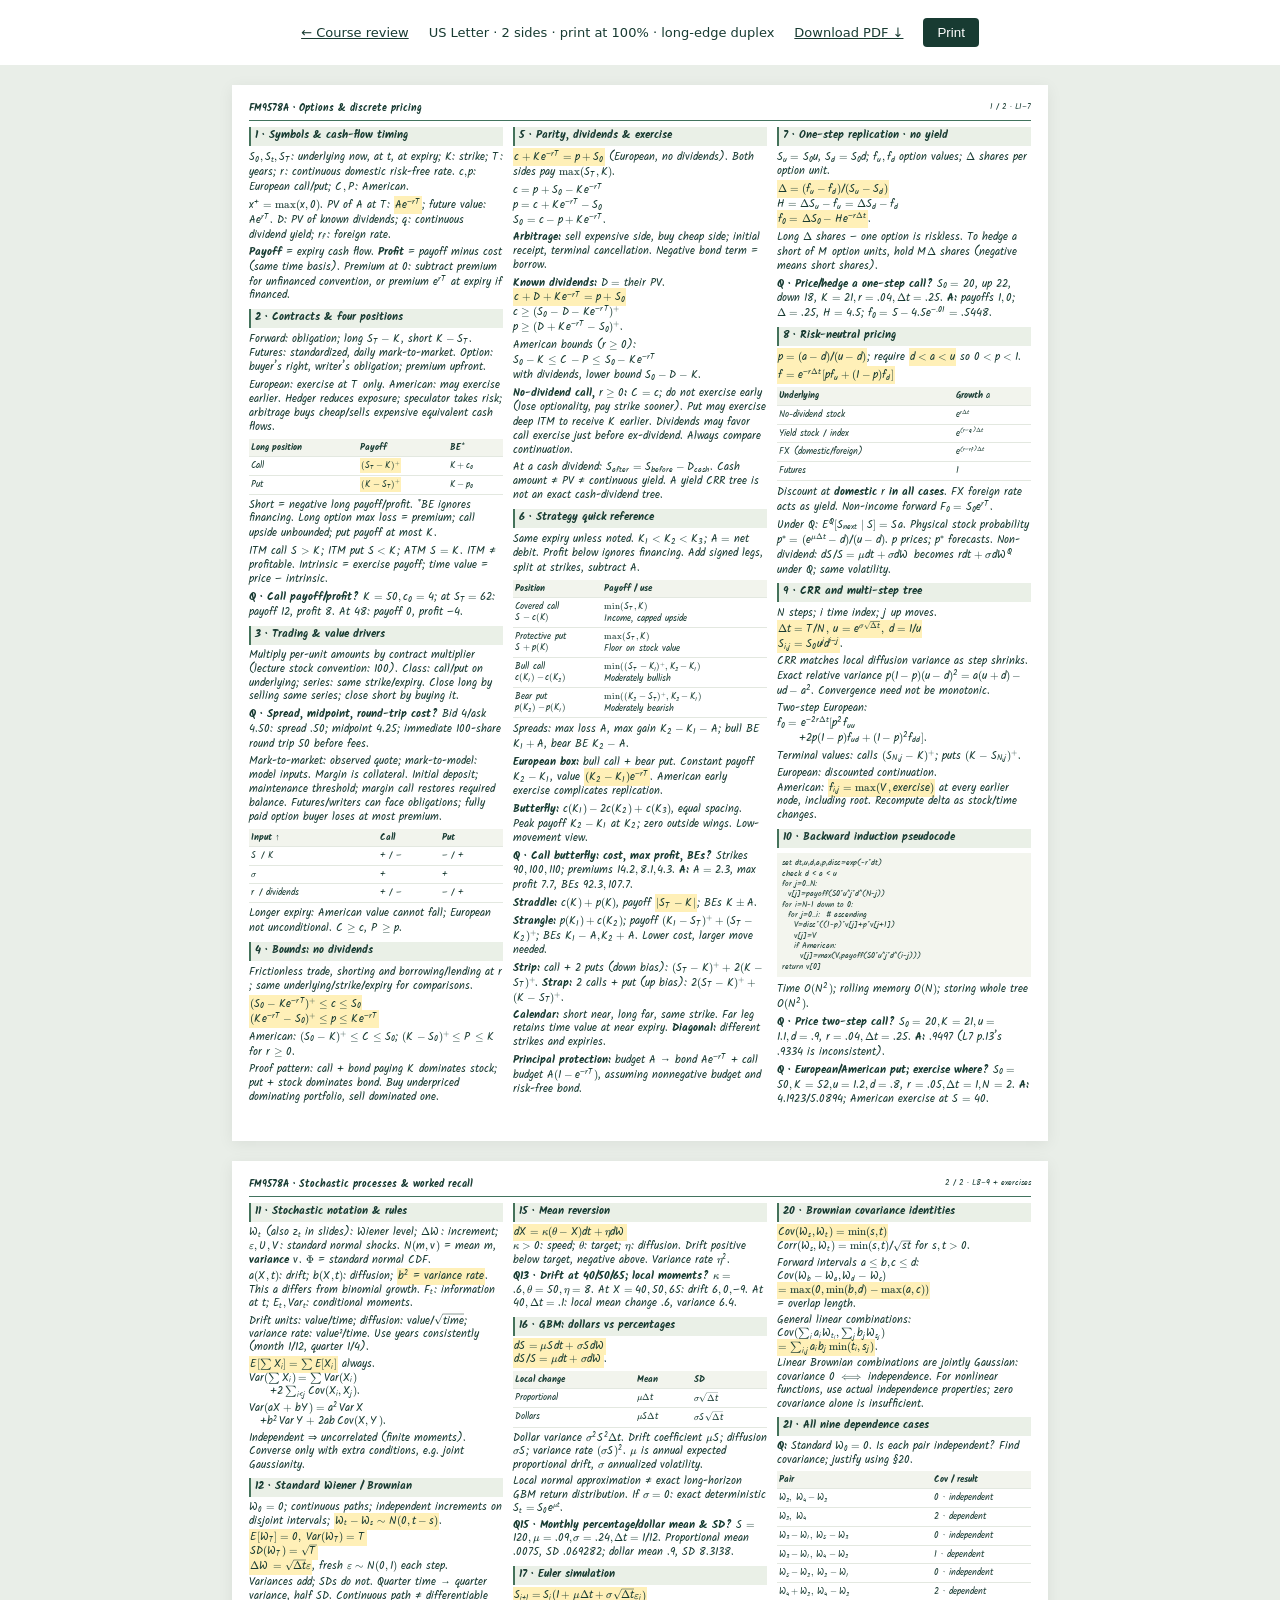
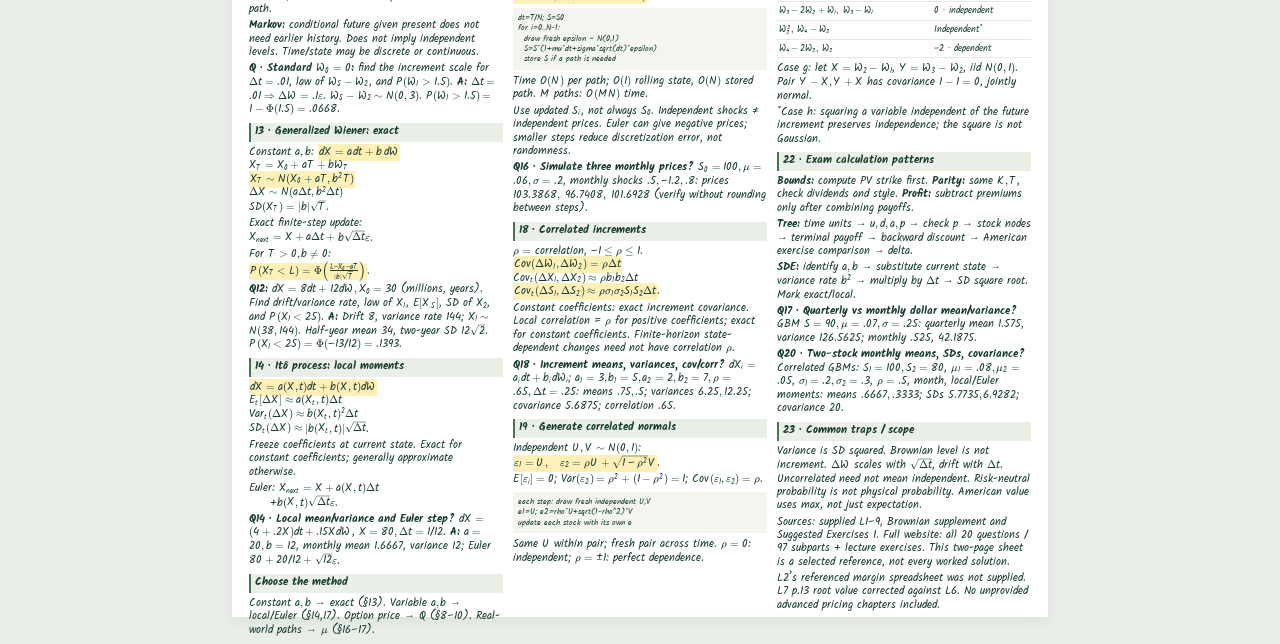
==== commit 73528926: "Make every worked subpart self-contained and add method selection guide" ====
--- a/formula-sheet.html
+++ b/formula-sheet.html
@@ -33,6 +33,7 @@
 <section><h2>12 · Standard Wiener / Brownian</h2><p>$W_0=0$; continuous paths; independent increments on disjoint intervals; <mark>$W_t-W_s\sim N(0,t-s)$</mark>.</p><p><mark>$E[W_T]=0,\ \operatorname{Var}(W_T)=T$</mark><br><mark>$\operatorname{SD}(W_T)=\sqrt T$</mark><br><mark>$\Delta W=\sqrt{\Delta t}\varepsilon$</mark>, fresh $\varepsilon\sim N(0,1)$ each step.</p><p>Variances add; SDs do not. Quarter time → quarter variance, half SD. Continuous path ≠ differentiable path.</p><p><b>Markov:</b> conditional future given present does not need earlier history. Does not imply independent levels. Time/state may be discrete or continuous.</p><p><b>Q · Standard $W_0=0$:</b> find the increment scale for $\Delta t=.01$, law of $W_5-W_2$, and $P(W_1&gt;1.5)$. <b>A:</b> $\Delta t=.01\Rightarrow\Delta W=.1\varepsilon$. $W_5-W_2\sim N(0,3)$. $P(W_1&gt;1.5)=1-\Phi(1.5)=.0668$.</p></section>
 <section><h2>13 · Generalized Wiener: exact</h2><p>Constant $a,b$: <mark>$dX=a\,dt+b\,dW$</mark><br>$X_T=X_0+aT+bW_T$<br><mark>$X_T\sim N(X_0+aT,b^2T)$</mark><br>$\Delta X\sim N(a\Delta t,b^2\Delta t)$<br>$\operatorname{SD}(X_T)=|b|\sqrt T$.</p><p>Exact finite-step update:<br>$X_{\rm next}=X+a\Delta t+b\sqrt{\Delta t}\varepsilon$.</p><p>For $T&gt;0,b\ne0$:<br><mark>$P(X_T&lt;L)=\Phi\!\left(\frac{L-X_0-aT}{|b|\sqrt T}\right)$</mark>.</p><p><b>Q12:</b> $dX=8dt+12dW,X_0=30$ (millions, years). Find drift/variance rate, law of $X_1$, $E[X_{.5}]$, SD of $X_2$, and $P(X_1&lt;25)$. <b>A:</b> Drift $8$, variance rate $144$; $X_1\sim N(38,144)$. Half-year mean $34$, two-year SD $12\sqrt2$. $P(X_1&lt;25)=\Phi(-13/12)=.1393$.</p></section>
 <section><h2>14 · Itô process: local moments</h2><p><mark>$dX=a(X,t)dt+b(X,t)dW$</mark><br>$E_t[\Delta X]\approx a(X_t,t)\Delta t$<br>$\operatorname{Var}_t(\Delta X)\approx b(X_t,t)^2\Delta t$<br>$\operatorname{SD}_t(\Delta X)\approx|b(X_t,t)|\sqrt{\Delta t}$.</p><p>Freeze coefficients at current state. Exact for constant coefficients; generally approximate otherwise.</p><p>Euler: $X_{\rm next}=X+a(X,t)\Delta t$<br>$\qquad+b(X,t)\sqrt{\Delta t}\varepsilon$.</p><p><b>Q14 · Local mean/variance and Euler step?</b> $dX=(4+.2X)dt+.15X dW$, $X=80,\Delta t=1/12$. <b>A:</b> $a=20,b=12$, monthly mean $1.6667$, variance $12$; Euler $80+20/12+\sqrt{12}\varepsilon$.</p></section>
+<section><h2>Choose the method</h2><p>Constant $a,b$ → exact (§13). Variable $a,b$ → local/Euler (§14,17). Option price → $Q$ (§8–10). Real-world paths → $\mu$ (§16–17).</p></section>
 </div>
 <div class="column">
 <section><h2>15 · Mean reversion</h2><p><mark>$dX=\kappa(\theta-X)dt+\eta dW$</mark><br>$\kappa&gt;0$: speed; $\theta$: target; $\eta$: diffusion. Drift positive below target, negative above. Variance rate $\eta^2$.</p><p><b>Q13 · Drift at 40/50/65; local moments?</b> $\kappa=.6,\theta=50,\eta=8$. At $X=40,50,65$: drift $6,0,-9$. At $40,\Delta t=.1$: local mean change $.6$, variance $6.4$.</p></section>
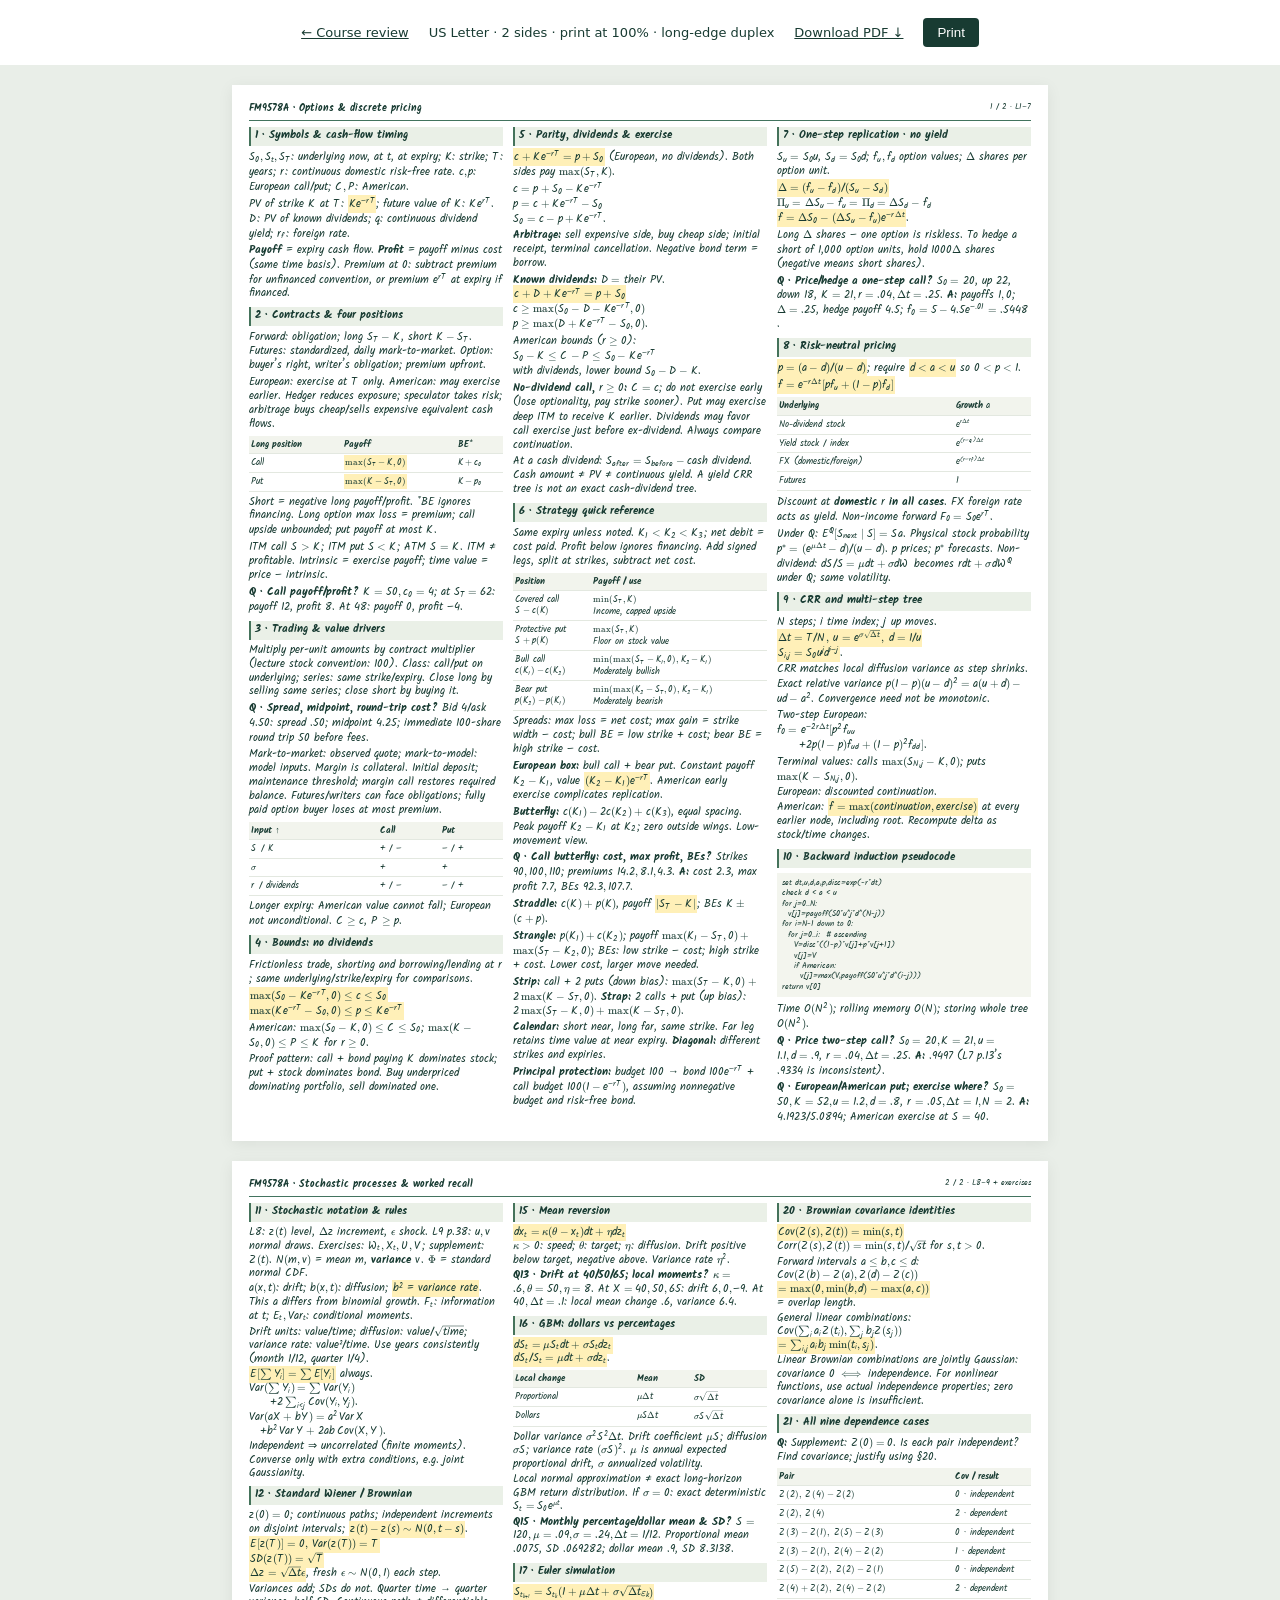
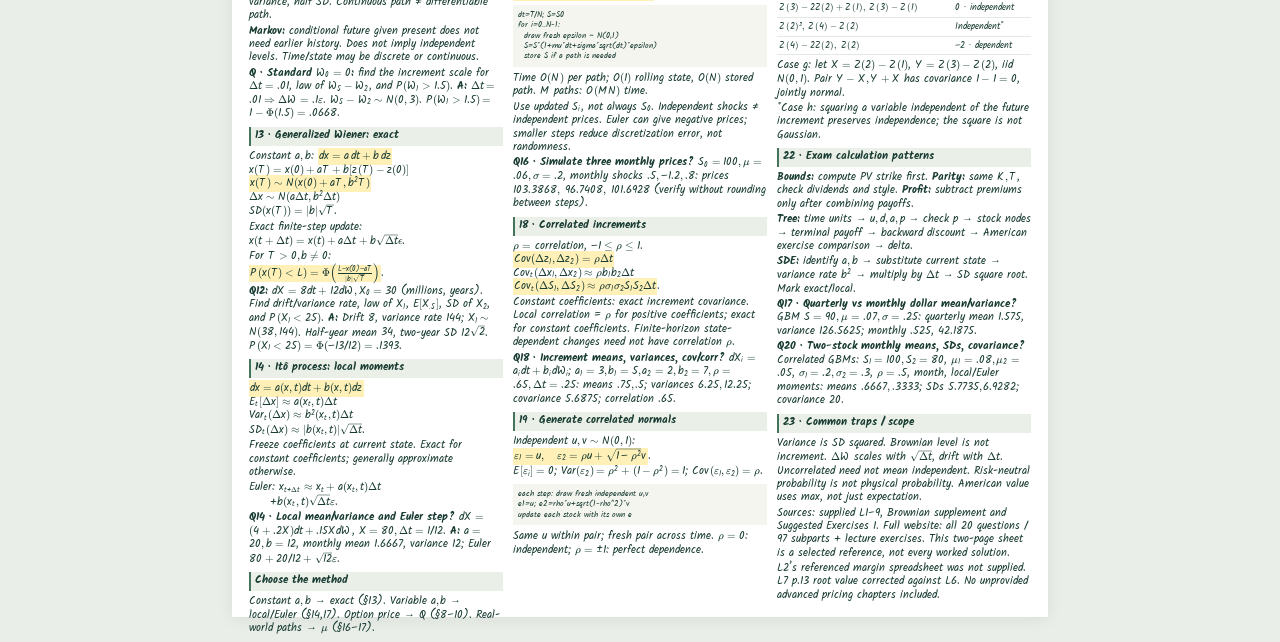
==== commit ce298d62: "Use source-specific lecture and exercise notation throughout review" ====
--- a/formula-sheet.html
+++ b/formula-sheet.html
@@ -2,19 +2,19 @@
 <main>
 <article class="sheet" id="side-1"><header><b>FM9578A · Options & discrete pricing</b><span>1 / 2 · L1–7</span></header><div class="columns">
 <div class="column">
-<section><h2>1 · Symbols & cash-flow timing</h2><p>$S_0,S_t,S_T$: underlying now, at $t$, at expiry; $K$: strike; $T$: years; $r$: continuous domestic risk-free rate. $c,p$: European call/put; $C,P$: American.</p><p>$x^+=\max(x,0)$. PV of $A$ at $T$: <mark>$Ae^{-rT}$</mark>; future value: $Ae^{rT}$. $D$: PV of known dividends; $q$: continuous dividend yield; $r_f$: foreign rate.</p><p><b>Payoff</b> = expiry cash flow. <b>Profit</b> = payoff minus cost (same time basis). Premium at $0$: subtract premium for unfinanced convention, or premium $e^{rT}$ at expiry if financed.</p></section>
-<section><h2>2 · Contracts & four positions</h2><p>Forward: obligation; long $S_T-K$, short $K-S_T$. Futures: standardized, daily mark-to-market. Option: buyer’s right, writer’s obligation; premium upfront.</p><p>European: exercise at $T$ only. American: may exercise earlier. Hedger reduces exposure; speculator takes risk; arbitrage buys cheap/sells expensive equivalent cash flows.</p><table><tr><th>Long position</th><th>Payoff</th><th>BE*</th></tr><tr><td>Call</td><td><mark>$(S_T-K)^+$</mark></td><td>$K+c_0$</td></tr><tr><td>Put</td><td><mark>$(K-S_T)^+$</mark></td><td>$K-p_0$</td></tr></table><p>Short = negative long payoff/profit. *BE ignores financing. Long option max loss = premium; call upside unbounded; put payoff at most $K$.</p><p>ITM call $S&gt;K$; ITM put $S&lt;K$; ATM $S=K$. ITM ≠ profitable. Intrinsic = exercise payoff; time value = price − intrinsic.</p><p><b>Q · Call payoff/profit?</b> $K=50,c_0=4$; at $S_T=62$: payoff $12$, profit $8$. At $48$: payoff $0$, profit $-4$.</p></section>
+<section><h2>1 · Symbols & cash-flow timing</h2><p>$S_0,S_t,S_T$: underlying now, at $t$, at expiry; $K$: strike; $T$: years; $r$: continuous domestic risk-free rate. $c,p$: European call/put; $C,P$: American.</p><p>PV of strike $K$ at $T$: <mark>$Ke^{-rT}$</mark>; future value of $K$: $Ke^{rT}$. $D$: PV of known dividends; $q$: continuous dividend yield; $r_f$: foreign rate.</p><p><b>Payoff</b> = expiry cash flow. <b>Profit</b> = payoff minus cost (same time basis). Premium at $0$: subtract premium for unfinanced convention, or premium $e^{rT}$ at expiry if financed.</p></section>
+<section><h2>2 · Contracts & four positions</h2><p>Forward: obligation; long $S_T-K$, short $K-S_T$. Futures: standardized, daily mark-to-market. Option: buyer’s right, writer’s obligation; premium upfront.</p><p>European: exercise at $T$ only. American: may exercise earlier. Hedger reduces exposure; speculator takes risk; arbitrage buys cheap/sells expensive equivalent cash flows.</p><table><tr><th>Long position</th><th>Payoff</th><th>BE*</th></tr><tr><td>Call</td><td><mark>$\max(S_T-K,0)$</mark></td><td>$K+c_0$</td></tr><tr><td>Put</td><td><mark>$\max(K-S_T,0)$</mark></td><td>$K-p_0$</td></tr></table><p>Short = negative long payoff/profit. *BE ignores financing. Long option max loss = premium; call upside unbounded; put payoff at most $K$.</p><p>ITM call $S&gt;K$; ITM put $S&lt;K$; ATM $S=K$. ITM ≠ profitable. Intrinsic = exercise payoff; time value = price − intrinsic.</p><p><b>Q · Call payoff/profit?</b> $K=50,c_0=4$; at $S_T=62$: payoff $12$, profit $8$. At $48$: payoff $0$, profit $-4$.</p></section>
 <section><h2>3 · Trading & value drivers</h2><p>Multiply per-unit amounts by contract multiplier (lecture stock convention: 100). Class: call/put on underlying; series: same strike/expiry. Close long by selling same series; close short by buying it.</p><p><b>Q · Spread, midpoint, round-trip cost?</b> Bid $4$/ask $4.50$: spread $.50$; midpoint $4.25$; immediate 100-share round trip $50$ before fees.</p><p>Mark-to-market: observed quote; mark-to-model: model inputs. Margin is collateral. Initial deposit; maintenance threshold; margin call restores required balance. Futures/writers can face obligations; fully paid option buyer loses at most premium.</p><table><tr><th>Input ↑</th><th>Call</th><th>Put</th></tr><tr><td>$S$ / $K$</td><td>+ / −</td><td>− / +</td></tr><tr><td>$\sigma$</td><td>+</td><td>+</td></tr><tr><td>$r$ / dividends</td><td>+ / −</td><td>− / +</td></tr></table><p>Longer expiry: American value cannot fall; European not unconditional. $C\ge c$, $P\ge p$.</p></section>
-<section><h2>4 · Bounds: no dividends</h2><p>Frictionless trade, shorting and borrowing/lending at $r$; same underlying/strike/expiry for comparisons.</p><p><mark>$(S_0-Ke^{-rT})^+\le c\le S_0$</mark><br><mark>$(Ke^{-rT}-S_0)^+\le p\le Ke^{-rT}$</mark></p><p>American: $(S_0-K)^+\le C\le S_0$; $(K-S_0)^+\le P\le K$ for $r\ge0$.</p><p>Proof pattern: call + bond paying $K$ dominates stock; put + stock dominates bond. Buy underpriced dominating portfolio, sell dominated one.</p></section>
+<section><h2>4 · Bounds: no dividends</h2><p>Frictionless trade, shorting and borrowing/lending at $r$; same underlying/strike/expiry for comparisons.</p><p><mark>$\max(S_0-Ke^{-rT},0)\le c\le S_0$</mark><br><mark>$\max(Ke^{-rT}-S_0,0)\le p\le Ke^{-rT}$</mark></p><p>American: $\max(S_0-K,0)\le C\le S_0$; $\max(K-S_0,0)\le P\le K$ for $r\ge0$.</p><p>Proof pattern: call + bond paying $K$ dominates stock; put + stock dominates bond. Buy underpriced dominating portfolio, sell dominated one.</p></section>
 </div>
 <div class="column">
-<section><h2>5 · Parity, dividends & exercise</h2><p><mark>$c+Ke^{-rT}=p+S_0$</mark> (European, no dividends). Both sides pay $\max(S_T,K)$.</p><p>$c=p+S_0-Ke^{-rT}$<br>$p=c+Ke^{-rT}-S_0$<br>$S_0=c-p+Ke^{-rT}$.</p><p><b>Arbitrage:</b> sell expensive side, buy cheap side; initial receipt, terminal cancellation. Negative bond term = borrow.</p><p><b>Known dividends:</b> $D=$ their PV.<br><mark>$c+D+Ke^{-rT}=p+S_0$</mark><br>$c\ge(S_0-D-Ke^{-rT})^+$<br>$p\ge(D+Ke^{-rT}-S_0)^+$.</p><p>American bounds ($r\ge0$):<br>$S_0-K\le C-P\le S_0-Ke^{-rT}$<br>with dividends, lower bound $S_0-D-K$.</p><p><b>No-dividend call, $r\ge0$:</b> $C=c$; do not exercise early (lose optionality, pay strike sooner). Put may exercise deep ITM to receive $K$ earlier. Dividends may favor call exercise just before ex-dividend. Always compare continuation.</p><p>At a cash dividend: $S_{\rm after}=S_{\rm before}-D_{\rm cash}$. Cash amount ≠ PV ≠ continuous yield. A yield CRR tree is not an exact cash-dividend tree.</p></section>
-<section><h2>6 · Strategy quick reference</h2><p>Same expiry unless noted. $K_1&lt;K_2&lt;K_3$; $A=$ net debit. Profit below ignores financing. Add signed legs, split at strikes, subtract $A$.</p><table><tr><th>Position</th><th>Payoff / use</th></tr><tr><td>Covered call<br>$S-c(K)$</td><td>$\min(S_T,K)$<br>Income, capped upside</td></tr><tr><td>Protective put<br>$S+p(K)$</td><td>$\max(S_T,K)$<br>Floor on stock value</td></tr><tr><td>Bull call<br>$c(K_1)-c(K_2)$</td><td>$\min((S_T-K_1)^+,K_2-K_1)$<br>Moderately bullish</td></tr><tr><td>Bear put<br>$p(K_2)-p(K_1)$</td><td>$\min((K_2-S_T)^+,K_2-K_1)$<br>Moderately bearish</td></tr></table><p>Spreads: max loss $A$, max gain $K_2-K_1-A$; bull BE $K_1+A$, bear BE $K_2-A$.</p><p><b>European box:</b> bull call + bear put. Constant payoff $K_2-K_1$, value <mark>$(K_2-K_1)e^{-rT}$</mark>. American early exercise complicates replication.</p><p><b>Butterfly:</b> $c(K_1)-2c(K_2)+c(K_3)$, equal spacing. Peak payoff $K_2-K_1$ at $K_2$; zero outside wings. Low-movement view.</p><p><b>Q · Call butterfly: cost, max profit, BEs?</b> Strikes $90,100,110$; premiums $14.2,8.1,4.3$. <b>A:</b> $A=2.3$, max profit $7.7$, BEs $92.3,107.7$.</p><p><b>Straddle:</b> $c(K)+p(K)$, payoff <mark>$|S_T-K|$</mark>; BEs $K\pm A$.</p><p><b>Strangle:</b> $p(K_1)+c(K_2)$; payoff $(K_1-S_T)^++(S_T-K_2)^+$; BEs $K_1-A,K_2+A$. Lower cost, larger move needed.</p><p><b>Strip:</b> call + 2 puts (down bias): $(S_T-K)^++2(K-S_T)^+$. <b>Strap:</b> 2 calls + put (up bias): $2(S_T-K)^++(K-S_T)^+$.</p><p><b>Calendar:</b> short near, long far, same strike. Far leg retains time value at near expiry. <b>Diagonal:</b> different strikes and expiries.</p><p><b>Principal protection:</b> budget $A$ → bond $Ae^{-rT}$ + call budget $A(1-e^{-rT})$, assuming nonnegative budget and risk-free bond.</p></section>
+<section><h2>5 · Parity, dividends & exercise</h2><p><mark>$c+Ke^{-rT}=p+S_0$</mark> (European, no dividends). Both sides pay $\max(S_T,K)$.</p><p>$c=p+S_0-Ke^{-rT}$<br>$p=c+Ke^{-rT}-S_0$<br>$S_0=c-p+Ke^{-rT}$.</p><p><b>Arbitrage:</b> sell expensive side, buy cheap side; initial receipt, terminal cancellation. Negative bond term = borrow.</p><p><b>Known dividends:</b> $D=$ their PV.<br><mark>$c+D+Ke^{-rT}=p+S_0$</mark><br>$c\ge\max(S_0-D-Ke^{-rT},0)$<br>$p\ge\max(D+Ke^{-rT}-S_0,0)$.</p><p>American bounds ($r\ge0$):<br>$S_0-K\le C-P\le S_0-Ke^{-rT}$<br>with dividends, lower bound $S_0-D-K$.</p><p><b>No-dividend call, $r\ge0$:</b> $C=c$; do not exercise early (lose optionality, pay strike sooner). Put may exercise deep ITM to receive $K$ earlier. Dividends may favor call exercise just before ex-dividend. Always compare continuation.</p><p>At a cash dividend: $S_{\rm after}=S_{\rm before}-\text{cash dividend}$. Cash amount ≠ PV ≠ continuous yield. A yield CRR tree is not an exact cash-dividend tree.</p></section>
+<section><h2>6 · Strategy quick reference</h2><p>Same expiry unless noted. $K_1&lt;K_2&lt;K_3$; net debit = cost paid. Profit below ignores financing. Add signed legs, split at strikes, subtract net cost.</p><table><tr><th>Position</th><th>Payoff / use</th></tr><tr><td>Covered call<br>$S-c(K)$</td><td>$\min(S_T,K)$<br>Income, capped upside</td></tr><tr><td>Protective put<br>$S+p(K)$</td><td>$\max(S_T,K)$<br>Floor on stock value</td></tr><tr><td>Bull call<br>$c(K_1)-c(K_2)$</td><td>$\min(\max(S_T-K_1,0),K_2-K_1)$<br>Moderately bullish</td></tr><tr><td>Bear put<br>$p(K_2)-p(K_1)$</td><td>$\min(\max(K_2-S_T,0),K_2-K_1)$<br>Moderately bearish</td></tr></table><p>Spreads: max loss = net cost; max gain = strike width − cost; bull BE = low strike + cost; bear BE = high strike − cost.</p><p><b>European box:</b> bull call + bear put. Constant payoff $K_2-K_1$, value <mark>$(K_2-K_1)e^{-rT}$</mark>. American early exercise complicates replication.</p><p><b>Butterfly:</b> $c(K_1)-2c(K_2)+c(K_3)$, equal spacing. Peak payoff $K_2-K_1$ at $K_2$; zero outside wings. Low-movement view.</p><p><b>Q · Call butterfly: cost, max profit, BEs?</b> Strikes $90,100,110$; premiums $14.2,8.1,4.3$. <b>A:</b> cost $2.3$, max profit $7.7$, BEs $92.3,107.7$.</p><p><b>Straddle:</b> $c(K)+p(K)$, payoff <mark>$|S_T-K|$</mark>; BEs $K\pm(c+p)$.</p><p><b>Strangle:</b> $p(K_1)+c(K_2)$; payoff $\max(K_1-S_T,0)+\max(S_T-K_2,0)$; BEs: low strike − cost; high strike + cost. Lower cost, larger move needed.</p><p><b>Strip:</b> call + 2 puts (down bias): $\max(S_T-K,0)+2\max(K-S_T,0)$. <b>Strap:</b> 2 calls + put (up bias): $2\max(S_T-K,0)+\max(K-S_T,0)$.</p><p><b>Calendar:</b> short near, long far, same strike. Far leg retains time value at near expiry. <b>Diagonal:</b> different strikes and expiries.</p><p><b>Principal protection:</b> budget $100$ → bond $100e^{-rT}$ + call budget $100(1-e^{-rT})$, assuming nonnegative budget and risk-free bond.</p></section>
 </div>
 <div class="column">
-<section><h2>7 · One-step replication · no yield</h2><p>$S_u=S_0u$, $S_d=S_0d$; $f_u,f_d$ option values; $\Delta$ shares per option unit.</p><p><mark>$\Delta=(f_u-f_d)/(S_u-S_d)$</mark><br>$H=\Delta S_u-f_u=\Delta S_d-f_d$<br><mark>$f_0=\Delta S_0-He^{-r\Delta t}$</mark>.</p><p>Long $\Delta$ shares − one option is riskless. To hedge a short of $M$ option units, hold $M\Delta$ shares (negative means short shares).</p><p><b>Q · Price/hedge a one-step call?</b> $S_0=20$, up $22$, down $18$, $K=21,r=.04,\Delta t=.25$. <b>A:</b> payoffs $1,0$; $\Delta=.25$, $H=4.5$; $f_0=5-4.5e^{-.01}=.5448$.</p></section>
+<section><h2>7 · One-step replication · no yield</h2><p>$S_u=S_0u$, $S_d=S_0d$; $f_u,f_d$ option values; $\Delta$ shares per option unit.</p><p><mark>$\Delta=(f_u-f_d)/(S_u-S_d)$</mark><br>$\Pi_u=\Delta S_u-f_u=\Pi_d=\Delta S_d-f_d$<br><mark>$f=\Delta S_0-(\Delta S_u-f_u)e^{-r\Delta t}$</mark>.</p><p>Long $\Delta$ shares − one option is riskless. To hedge a short of 1,000 option units, hold $1000\Delta$ shares (negative means short shares).</p><p><b>Q · Price/hedge a one-step call?</b> $S_0=20$, up $22$, down $18$, $K=21,r=.04,\Delta t=.25$. <b>A:</b> payoffs $1,0$; $\Delta=.25$, hedge payoff $4.5$; $f_0=5-4.5e^{-.01}=.5448$.</p></section>
 <section><h2>8 · Risk-neutral pricing</h2><p><mark>$p=(a-d)/(u-d)$</mark>; require <mark>$d&lt;a&lt;u$</mark> so $0&lt;p&lt;1$.</p><p><mark>$f=e^{-r\Delta t}[pf_u+(1-p)f_d]$</mark></p><table><tr><th>Underlying</th><th>Growth $a$</th></tr><tr><td>No-dividend stock</td><td>$e^{r\Delta t}$</td></tr><tr><td>Yield stock / index</td><td>$e^{(r-q)\Delta t}$</td></tr><tr><td>FX (domestic/foreign)</td><td>$e^{(r-r_f)\Delta t}$</td></tr><tr><td>Futures</td><td>$1$</td></tr></table><p>Discount at <b>domestic $r$ in all cases</b>. FX foreign rate acts as yield. Non-income forward $F_0=S_0e^{rT}$.</p><p>Under $Q$: $E^Q[S_{\rm next}\mid S]=Sa$. Physical stock probability $p^*=(e^{\mu\Delta t}-d)/(u-d)$. $p$ prices; $p^*$ forecasts. Non-dividend: $dS/S=\mu dt+\sigma dW$ becomes $r dt+\sigma dW^Q$ under $Q$; same volatility.</p></section>
-<section><h2>9 · CRR and multi-step tree</h2><p>$N$ steps; $i$ time index; $j$ up moves.<br><mark>$\Delta t=T/N,\ u=e^{\sigma\sqrt{\Delta t}},\ d=1/u$</mark><br><mark>$S_{i,j}=S_0u^jd^{i-j}$</mark>.</p><p>CRR matches local diffusion variance as step shrinks. Exact relative variance $p(1-p)(u-d)^2=a(u+d)-ud-a^2$. Convergence need not be monotonic.</p><p>Two-step European:<br>$f_0=e^{-2r\Delta t}[p^2f_{uu}$<br>$\qquad+2p(1-p)f_{ud}+(1-p)^2f_{dd}]$.</p><p>Terminal values: calls $(S_{N,j}-K)^+$; puts $(K-S_{N,j})^+$.</p><p>European: discounted continuation.<br>American: <mark>$f_{i,j}=\max(V,\text{exercise})$</mark> at every earlier node, including root. Recompute delta as stock/time changes.</p></section>
+<section><h2>9 · CRR and multi-step tree</h2><p>$N$ steps; $i$ time index; $j$ up moves.<br><mark>$\Delta t=T/N,\ u=e^{\sigma\sqrt{\Delta t}},\ d=1/u$</mark><br><mark>$S_{i,j}=S_0u^jd^{i-j}$</mark>.</p><p>CRR matches local diffusion variance as step shrinks. Exact relative variance $p(1-p)(u-d)^2=a(u+d)-ud-a^2$. Convergence need not be monotonic.</p><p>Two-step European:<br>$f_0=e^{-2r\Delta t}[p^2f_{uu}$<br>$\qquad+2p(1-p)f_{ud}+(1-p)^2f_{dd}]$.</p><p>Terminal values: calls $\max(S_{N,j}-K,0)$; puts $\max(K-S_{N,j},0)$.</p><p>European: discounted continuation.<br>American: <mark>$f=\max(\text{continuation},\text{exercise})$</mark> at every earlier node, including root. Recompute delta as stock/time changes.</p></section>
 <section><h2>10 · Backward induction pseudocode</h2><pre>set dt,u,d,a,p,disc=exp(-r*dt)
 check d &lt; a &lt; u
 for j=0..N:
@@ -29,28 +29,28 @@
 </div></div></article>
 <article class="sheet" id="side-2"><header><b>FM9578A · Stochastic processes & worked recall</b><span>2 / 2 · L8–9 + exercises</span></header><div class="columns">
 <div class="column">
-<section><h2>11 · Stochastic notation & rules</h2><p>$W_t$ (also $z_t$ in slides): Wiener level; $\Delta W$: increment; $\varepsilon,U,V$: standard normal shocks. $N(m,v)$ = mean $m$, <b>variance $v$</b>. $\Phi$ = standard normal CDF.</p><p>$a(X,t)$: drift; $b(X,t)$: diffusion; <mark>$b^2$ = variance rate</mark>. This $a$ differs from binomial growth. $\mathcal F_t$: information at $t$; $E_t,\operatorname{Var}_t$: conditional moments.</p><p>Drift units: value/time; diffusion: value/$\sqrt{\rm time}$; variance rate: value²/time. Use years consistently (month $1/12$, quarter $1/4$).</p><p><mark>$E[\sum X_i]=\sum E[X_i]$</mark> always.<br>$\operatorname{Var}(\sum X_i)=\sum\operatorname{Var}(X_i)$<br>$\qquad+2\sum_{i&lt;j}\operatorname{Cov}(X_i,X_j)$.</p><p>$\operatorname{Var}(aX+bY)=a^2\operatorname{Var}X$<br>$\quad+b^2\operatorname{Var}Y+2ab\operatorname{Cov}(X,Y)$.</p><p>Independent ⇒ uncorrelated (finite moments). Converse only with extra conditions, e.g. joint Gaussianity.</p></section>
-<section><h2>12 · Standard Wiener / Brownian</h2><p>$W_0=0$; continuous paths; independent increments on disjoint intervals; <mark>$W_t-W_s\sim N(0,t-s)$</mark>.</p><p><mark>$E[W_T]=0,\ \operatorname{Var}(W_T)=T$</mark><br><mark>$\operatorname{SD}(W_T)=\sqrt T$</mark><br><mark>$\Delta W=\sqrt{\Delta t}\varepsilon$</mark>, fresh $\varepsilon\sim N(0,1)$ each step.</p><p>Variances add; SDs do not. Quarter time → quarter variance, half SD. Continuous path ≠ differentiable path.</p><p><b>Markov:</b> conditional future given present does not need earlier history. Does not imply independent levels. Time/state may be discrete or continuous.</p><p><b>Q · Standard $W_0=0$:</b> find the increment scale for $\Delta t=.01$, law of $W_5-W_2$, and $P(W_1&gt;1.5)$. <b>A:</b> $\Delta t=.01\Rightarrow\Delta W=.1\varepsilon$. $W_5-W_2\sim N(0,3)$. $P(W_1&gt;1.5)=1-\Phi(1.5)=.0668$.</p></section>
-<section><h2>13 · Generalized Wiener: exact</h2><p>Constant $a,b$: <mark>$dX=a\,dt+b\,dW$</mark><br>$X_T=X_0+aT+bW_T$<br><mark>$X_T\sim N(X_0+aT,b^2T)$</mark><br>$\Delta X\sim N(a\Delta t,b^2\Delta t)$<br>$\operatorname{SD}(X_T)=|b|\sqrt T$.</p><p>Exact finite-step update:<br>$X_{\rm next}=X+a\Delta t+b\sqrt{\Delta t}\varepsilon$.</p><p>For $T&gt;0,b\ne0$:<br><mark>$P(X_T&lt;L)=\Phi\!\left(\frac{L-X_0-aT}{|b|\sqrt T}\right)$</mark>.</p><p><b>Q12:</b> $dX=8dt+12dW,X_0=30$ (millions, years). Find drift/variance rate, law of $X_1$, $E[X_{.5}]$, SD of $X_2$, and $P(X_1&lt;25)$. <b>A:</b> Drift $8$, variance rate $144$; $X_1\sim N(38,144)$. Half-year mean $34$, two-year SD $12\sqrt2$. $P(X_1&lt;25)=\Phi(-13/12)=.1393$.</p></section>
-<section><h2>14 · Itô process: local moments</h2><p><mark>$dX=a(X,t)dt+b(X,t)dW$</mark><br>$E_t[\Delta X]\approx a(X_t,t)\Delta t$<br>$\operatorname{Var}_t(\Delta X)\approx b(X_t,t)^2\Delta t$<br>$\operatorname{SD}_t(\Delta X)\approx|b(X_t,t)|\sqrt{\Delta t}$.</p><p>Freeze coefficients at current state. Exact for constant coefficients; generally approximate otherwise.</p><p>Euler: $X_{\rm next}=X+a(X,t)\Delta t$<br>$\qquad+b(X,t)\sqrt{\Delta t}\varepsilon$.</p><p><b>Q14 · Local mean/variance and Euler step?</b> $dX=(4+.2X)dt+.15X dW$, $X=80,\Delta t=1/12$. <b>A:</b> $a=20,b=12$, monthly mean $1.6667$, variance $12$; Euler $80+20/12+\sqrt{12}\varepsilon$.</p></section>
+<section><h2>11 · Stochastic notation & rules</h2><p>L8: $z(t)$ level, $\Delta z$ increment, $\epsilon$ shock. L9 p.38: $u,v$ normal draws. Exercises: $W_t,X_t,U,V$; supplement: $Z(t)$. $N(m,v)$ = mean $m$, <b>variance $v$</b>. $\Phi$ = standard normal CDF.</p><p>$a(x,t)$: drift; $b(x,t)$: diffusion; <mark>$b^2$ = variance rate</mark>. This $a$ differs from binomial growth. $\mathcal F_t$: information at $t$; $E_t,\operatorname{Var}_t$: conditional moments.</p><p>Drift units: value/time; diffusion: value/$\sqrt{\rm time}$; variance rate: value²/time. Use years consistently (month $1/12$, quarter $1/4$).</p><p><mark>$E[\sum Y_i]=\sum E[Y_i]$</mark> always.<br>$\operatorname{Var}(\sum Y_i)=\sum\operatorname{Var}(Y_i)$<br>$\qquad+2\sum_{i&lt;j}\operatorname{Cov}(Y_i,Y_j)$.</p><p>$\operatorname{Var}(aX+bY)=a^2\operatorname{Var}X$<br>$\quad+b^2\operatorname{Var}Y+2ab\operatorname{Cov}(X,Y)$.</p><p>Independent ⇒ uncorrelated (finite moments). Converse only with extra conditions, e.g. joint Gaussianity.</p></section>
+<section><h2>12 · Standard Wiener / Brownian</h2><p>$z(0)=0$; continuous paths; independent increments on disjoint intervals; <mark>$z(t)-z(s)\sim N(0,t-s)$</mark>.</p><p><mark>$E[z(T)]=0,\ \operatorname{Var}(z(T))=T$</mark><br><mark>$\operatorname{SD}(z(T))=\sqrt T$</mark><br><mark>$\Delta z=\sqrt{\Delta t}\epsilon$</mark>, fresh $\epsilon\sim N(0,1)$ each step.</p><p>Variances add; SDs do not. Quarter time → quarter variance, half SD. Continuous path ≠ differentiable path.</p><p><b>Markov:</b> conditional future given present does not need earlier history. Does not imply independent levels. Time/state may be discrete or continuous.</p><p><b>Q · Standard $W_0=0$:</b> find the increment scale for $\Delta t=.01$, law of $W_5-W_2$, and $P(W_1&gt;1.5)$. <b>A:</b> $\Delta t=.01\Rightarrow\Delta W=.1\varepsilon$. $W_5-W_2\sim N(0,3)$. $P(W_1&gt;1.5)=1-\Phi(1.5)=.0668$.</p></section>
+<section><h2>13 · Generalized Wiener: exact</h2><p>Constant $a,b$: <mark>$dx=a\,dt+b\,dz$</mark><br>$x(T)=x(0)+aT+b[z(T)-z(0)]$<br><mark>$x(T)\sim N(x(0)+aT,b^2T)$</mark><br>$\Delta x\sim N(a\Delta t,b^2\Delta t)$<br>$\operatorname{SD}(x(T))=|b|\sqrt T$.</p><p>Exact finite-step update:<br>$x(t+\Delta t)=x(t)+a\Delta t+b\sqrt{\Delta t}\epsilon$.</p><p>For $T&gt;0,b\ne0$:<br><mark>$P(x(T)&lt;L)=\Phi\!\left(\frac{L-x(0)-aT}{|b|\sqrt T}\right)$</mark>.</p><p><b>Q12:</b> $dX=8dt+12dW,X_0=30$ (millions, years). Find drift/variance rate, law of $X_1$, $E[X_{.5}]$, SD of $X_2$, and $P(X_1&lt;25)$. <b>A:</b> Drift $8$, variance rate $144$; $X_1\sim N(38,144)$. Half-year mean $34$, two-year SD $12\sqrt2$. $P(X_1&lt;25)=\Phi(-13/12)=.1393$.</p></section>
+<section><h2>14 · Itô process: local moments</h2><p><mark>$dx=a(x,t)dt+b(x,t)dz$</mark><br>$E_t[\Delta x]\approx a(x_t,t)\Delta t$<br>$\operatorname{Var}_t(\Delta x)\approx b^2(x_t,t)\Delta t$<br>$\operatorname{SD}_t(\Delta x)\approx|b(x_t,t)|\sqrt{\Delta t}$.</p><p>Freeze coefficients at current state. Exact for constant coefficients; generally approximate otherwise.</p><p>Euler: $x_{t+\Delta t}\approx x_t+a(x_t,t)\Delta t$<br>$\qquad+b(x_t,t)\sqrt{\Delta t}\varepsilon$.</p><p><b>Q14 · Local mean/variance and Euler step?</b> $dX=(4+.2X)dt+.15X dW$, $X=80,\Delta t=1/12$. <b>A:</b> $a=20,b=12$, monthly mean $1.6667$, variance $12$; Euler $80+20/12+\sqrt{12}\varepsilon$.</p></section>
 <section><h2>Choose the method</h2><p>Constant $a,b$ → exact (§13). Variable $a,b$ → local/Euler (§14,17). Option price → $Q$ (§8–10). Real-world paths → $\mu$ (§16–17).</p></section>
 </div>
 <div class="column">
-<section><h2>15 · Mean reversion</h2><p><mark>$dX=\kappa(\theta-X)dt+\eta dW$</mark><br>$\kappa&gt;0$: speed; $\theta$: target; $\eta$: diffusion. Drift positive below target, negative above. Variance rate $\eta^2$.</p><p><b>Q13 · Drift at 40/50/65; local moments?</b> $\kappa=.6,\theta=50,\eta=8$. At $X=40,50,65$: drift $6,0,-9$. At $40,\Delta t=.1$: local mean change $.6$, variance $6.4$.</p></section>
-<section><h2>16 · GBM: dollars vs percentages</h2><p><mark>$dS=\mu Sdt+\sigma SdW$</mark><br><mark>$dS/S=\mu dt+\sigma dW$</mark>.</p><table><tr><th>Local change</th><th>Mean</th><th>SD</th></tr><tr><td>Proportional</td><td>$\mu\Delta t$</td><td>$\sigma\sqrt{\Delta t}$</td></tr><tr><td>Dollars</td><td>$\mu S\Delta t$</td><td>$\sigma S\sqrt{\Delta t}$</td></tr></table><p>Dollar variance $\sigma^2S^2\Delta t$. Drift coefficient $\mu S$; diffusion $\sigma S$; variance rate $(\sigma S)^2$. $\mu$ is annual expected proportional drift, $\sigma$ annualized volatility.</p><p>Local normal approximation ≠ exact long-horizon GBM return distribution. If $\sigma=0$: exact deterministic $S_t=S_0e^{\mu t}$.</p><p><b>Q15 · Monthly percentage/dollar mean &amp; SD?</b> $S=120,\mu=.09,\sigma=.24,\Delta t=1/12$. Proportional mean $.0075$, SD $.069282$; dollar mean $.9$, SD $8.3138$.</p></section>
-<section><h2>17 · Euler simulation</h2><p><mark>$S_{i+1}=S_i(1+\mu\Delta t+\sigma\sqrt{\Delta t}\varepsilon_i)$</mark></p><pre>dt=T/N; S=S0
+<section><h2>15 · Mean reversion</h2><p><mark>$dx_t=\kappa(\theta-x_t)dt+\eta dz_t$</mark><br>$\kappa&gt;0$: speed; $\theta$: target; $\eta$: diffusion. Drift positive below target, negative above. Variance rate $\eta^2$.</p><p><b>Q13 · Drift at 40/50/65; local moments?</b> $\kappa=.6,\theta=50,\eta=8$. At $X=40,50,65$: drift $6,0,-9$. At $40,\Delta t=.1$: local mean change $.6$, variance $6.4$.</p></section>
+<section><h2>16 · GBM: dollars vs percentages</h2><p><mark>$dS_t=\mu S_tdt+\sigma S_tdz_t$</mark><br><mark>$dS_t/S_t=\mu dt+\sigma dz_t$</mark>.</p><table><tr><th>Local change</th><th>Mean</th><th>SD</th></tr><tr><td>Proportional</td><td>$\mu\Delta t$</td><td>$\sigma\sqrt{\Delta t}$</td></tr><tr><td>Dollars</td><td>$\mu S\Delta t$</td><td>$\sigma S\sqrt{\Delta t}$</td></tr></table><p>Dollar variance $\sigma^2S^2\Delta t$. Drift coefficient $\mu S$; diffusion $\sigma S$; variance rate $(\sigma S)^2$. $\mu$ is annual expected proportional drift, $\sigma$ annualized volatility.</p><p>Local normal approximation ≠ exact long-horizon GBM return distribution. If $\sigma=0$: exact deterministic $S_t=S_0e^{\mu t}$.</p><p><b>Q15 · Monthly percentage/dollar mean &amp; SD?</b> $S=120,\mu=.09,\sigma=.24,\Delta t=1/12$. Proportional mean $.0075$, SD $.069282$; dollar mean $.9$, SD $8.3138$.</p></section>
+<section><h2>17 · Euler simulation</h2><p><mark>$S_{t_{k+1}}=S_{t_k}(1+\mu\Delta t+\sigma\sqrt{\Delta t}\varepsilon_k)$</mark></p><pre>dt=T/N; S=S0
 for i=0..N-1:
   draw fresh epsilon ~ N(0,1)
   S=S*(1+mu*dt+sigma*sqrt(dt)*epsilon)
   store S if a path is needed</pre><p>Time $O(N)$ per path; $O(1)$ rolling state, $O(N)$ stored path. $M$ paths: $O(MN)$ time.</p><p>Use updated $S_i$, not always $S_0$. Independent shocks ≠ independent prices. Euler can give negative prices; smaller steps reduce discretization error, not randomness.</p><p><b>Q16 · Simulate three monthly prices?</b> $S_0=100,\mu=.06,\sigma=.2$, monthly shocks $.5,-1.2,.8$: prices $103.3868,\ 96.7408,\ 101.6928$ (verify without rounding between steps).</p></section>
-<section><h2>18 · Correlated increments</h2><p>$\rho=$ correlation, $-1\le\rho\le1$.<br><mark>$\operatorname{Cov}(\Delta W_1,\Delta W_2)=\rho\Delta t$</mark><br>$\operatorname{Cov}_t(\Delta X_1,\Delta X_2)\approx\rho b_1b_2\Delta t$<br><mark>$\operatorname{Cov}_t(\Delta S_1,\Delta S_2)\approx\rho\sigma_1\sigma_2S_1S_2\Delta t$</mark>.</p><p>Constant coefficients: exact increment covariance. Local correlation = $\rho$ for positive coefficients; exact for constant coefficients. Finite-horizon state-dependent changes need not have correlation $\rho$.</p><p><b>Q18 · Increment means, variances, cov/corr?</b> $dX_i=a_i dt+b_i dW_i$; $a_1=3,b_1=5,a_2=2,b_2=7,\rho=.65,\Delta t=.25$: means $.75,.5$; variances $6.25,12.25$; covariance $5.6875$; correlation $.65$.</p></section>
-<section><h2>19 · Generate correlated normals</h2><p>Independent $U,V\sim N(0,1)$:<br><mark>$\varepsilon_1=U,\quad\varepsilon_2=\rho U+\sqrt{1-\rho^2}V$</mark>.</p><p>$E[\varepsilon_i]=0$; $\operatorname{Var}(\varepsilon_2)=\rho^2+(1-\rho^2)=1$; $\operatorname{Cov}(\varepsilon_1,\varepsilon_2)=\rho$.</p><pre>each step: draw fresh independent U,V
-e1=U; e2=rho*U+sqrt(1-rho^2)*V
-update each stock with its own e</pre><p>Same $U$ within pair; fresh pair across time. $\rho=0$: independent; $\rho=\pm1$: perfect dependence.</p></section>
+<section><h2>18 · Correlated increments</h2><p>$\rho=$ correlation, $-1\le\rho\le1$.<br><mark>$\operatorname{Cov}(\Delta z_1,\Delta z_2)=\rho\Delta t$</mark><br>$\operatorname{Cov}_t(\Delta x_1,\Delta x_2)\approx\rho b_1b_2\Delta t$<br><mark>$\operatorname{Cov}_t(\Delta S_1,\Delta S_2)\approx\rho\sigma_1\sigma_2S_1S_2\Delta t$</mark>.</p><p>Constant coefficients: exact increment covariance. Local correlation = $\rho$ for positive coefficients; exact for constant coefficients. Finite-horizon state-dependent changes need not have correlation $\rho$.</p><p><b>Q18 · Increment means, variances, cov/corr?</b> $dX_i=a_i dt+b_i dW_i$; $a_1=3,b_1=5,a_2=2,b_2=7,\rho=.65,\Delta t=.25$: means $.75,.5$; variances $6.25,12.25$; covariance $5.6875$; correlation $.65$.</p></section>
+<section><h2>19 · Generate correlated normals</h2><p>Independent $u,v\sim N(0,1)$:<br><mark>$\varepsilon_1=u,\quad\varepsilon_2=\rho u+\sqrt{1-\rho^2}v$</mark>.</p><p>$E[\varepsilon_i]=0$; $\operatorname{Var}(\varepsilon_2)=\rho^2+(1-\rho^2)=1$; $\operatorname{Cov}(\varepsilon_1,\varepsilon_2)=\rho$.</p><pre>each step: draw fresh independent u,v
+e1=u; e2=rho*u+sqrt(1-rho^2)*v
+update each stock with its own e</pre><p>Same $u$ within pair; fresh pair across time. $\rho=0$: independent; $\rho=\pm1$: perfect dependence.</p></section>
 </div>
 <div class="column">
-<section><h2>20 · Brownian covariance identities</h2><p><mark>$\operatorname{Cov}(W_s,W_t)=\min(s,t)$</mark><br>$\operatorname{Corr}(W_s,W_t)=\min(s,t)/\sqrt{st}$ for $s,t&gt;0$.</p><p>Forward intervals $a\le b,c\le d$:<br>$\operatorname{Cov}(W_b-W_a,W_d-W_c)$<br><mark>$=\max(0,\min(b,d)-\max(a,c))$</mark><br>= overlap length.</p><p>General linear combinations:<br>$\operatorname{Cov}(\sum_i a_iW_{t_i},\sum_j b_jW_{s_j})$<br><mark>$=\sum_{i,j}a_ib_j\min(t_i,s_j)$</mark>.</p><p>Linear Brownian combinations are jointly Gaussian: covariance $0\iff$ independence. For nonlinear functions, use actual independence properties; zero covariance alone is insufficient.</p></section>
-<section><h2>21 · All nine dependence cases</h2><p><b>Q:</b> Standard $W_0=0$. Is each pair independent? Find covariance; justify using §20.</p><table><tr><th>Pair</th><th>Cov / result</th></tr><tr><td>$W_2,\ W_4-W_2$</td><td>$0$ · independent</td></tr><tr><td>$W_2,\ W_4$</td><td>$2$ · dependent</td></tr><tr><td>$W_3-W_1,\ W_5-W_3$</td><td>$0$ · independent</td></tr><tr><td>$W_3-W_1,\ W_4-W_2$</td><td>$1$ · dependent</td></tr><tr><td>$W_5-W_2,\ W_2-W_1$</td><td>$0$ · independent</td></tr><tr><td>$W_4+W_2,\ W_4-W_2$</td><td>$2$ · dependent</td></tr><tr><td>$W_3-2W_2+W_1,\ W_3-W_1$</td><td>$0$ · independent</td></tr><tr><td>$W_2^2,\ W_4-W_2$</td><td>Independent*</td></tr><tr><td>$W_4-2W_2,\ W_2$</td><td>$-2$ · dependent</td></tr></table><p>Case g: let $X=W_2-W_1$, $Y=W_3-W_2$, iid $N(0,1)$. Pair $Y-X,Y+X$ has covariance $1-1=0$, jointly normal.</p><p>*Case h: squaring a variable independent of the future increment preserves independence; the square is not Gaussian.</p></section>
+<section><h2>20 · Brownian covariance identities</h2><p><mark>$\operatorname{Cov}(Z(s),Z(t))=\min(s,t)$</mark><br>$\operatorname{Corr}(Z(s),Z(t))=\min(s,t)/\sqrt{st}$ for $s,t&gt;0$.</p><p>Forward intervals $a\le b,c\le d$:<br>$\operatorname{Cov}(Z(b)-Z(a),Z(d)-Z(c))$<br><mark>$=\max(0,\min(b,d)-\max(a,c))$</mark><br>= overlap length.</p><p>General linear combinations:<br>$\operatorname{Cov}(\sum_i a_iZ(t_i),\sum_j b_jZ(s_j))$<br><mark>$=\sum_{i,j}a_ib_j\min(t_i,s_j)$</mark>.</p><p>Linear Brownian combinations are jointly Gaussian: covariance $0\iff$ independence. For nonlinear functions, use actual independence properties; zero covariance alone is insufficient.</p></section>
+<section><h2>21 · All nine dependence cases</h2><p><b>Q:</b> Supplement: $Z(0)=0$. Is each pair independent? Find covariance; justify using §20.</p><table><tr><th>Pair</th><th>Cov / result</th></tr><tr><td>$Z(2),\ Z(4)-Z(2)$</td><td>$0$ · independent</td></tr><tr><td>$Z(2),\ Z(4)$</td><td>$2$ · dependent</td></tr><tr><td>$Z(3)-Z(1),\ Z(5)-Z(3)$</td><td>$0$ · independent</td></tr><tr><td>$Z(3)-Z(1),\ Z(4)-Z(2)$</td><td>$1$ · dependent</td></tr><tr><td>$Z(5)-Z(2),\ Z(2)-Z(1)$</td><td>$0$ · independent</td></tr><tr><td>$Z(4)+Z(2),\ Z(4)-Z(2)$</td><td>$2$ · dependent</td></tr><tr><td>$Z(3)-2Z(2)+Z(1),\ Z(3)-Z(1)$</td><td>$0$ · independent</td></tr><tr><td>$Z(2)^2,\ Z(4)-Z(2)$</td><td>Independent*</td></tr><tr><td>$Z(4)-2Z(2),\ Z(2)$</td><td>$-2$ · dependent</td></tr></table><p>Case g: let $X=Z(2)-Z(1)$, $Y=Z(3)-Z(2)$, iid $N(0,1)$. Pair $Y-X,Y+X$ has covariance $1-1=0$, jointly normal.</p><p>*Case h: squaring a variable independent of the future increment preserves independence; the square is not Gaussian.</p></section>
 <section><h2>22 · Exam calculation patterns</h2><p><b>Bounds:</b> compute PV strike first. <b>Parity:</b> same $K,T$, check dividends and style. <b>Profit:</b> subtract premiums only after combining payoffs.</p><p><b>Tree:</b> time units → $u,d,a,p$ → check $p$ → stock nodes → terminal payoff → backward discount → American exercise comparison → delta.</p><p><b>SDE:</b> identify $a,b$ → substitute current state → variance rate $b^2$ → multiply by $\Delta t$ → SD square root. Mark exact/local.</p><p><b>Q17 · Quarterly vs monthly dollar mean/variance?</b> GBM $S=90,\mu=.07,\sigma=.25$: quarterly mean $1.575$, variance $126.5625$; monthly $.525$, $42.1875$.</p><p><b>Q20 · Two-stock monthly means, SDs, covariance?</b> Correlated GBMs: $S_1=100,S_2=80$, $\mu_1=.08,\mu_2=.05$, $\sigma_1=.2,\sigma_2=.3$, $\rho=.5$, month, local/Euler moments: means $.6667,.3333$; SDs $5.7735,6.9282$; covariance $20$.</p></section>
 <section><h2>23 · Common traps / scope</h2><p>Variance is SD squared. Brownian level is not increment. $\Delta W$ scales with $\sqrt{\Delta t}$, drift with $\Delta t$. Uncorrelated need not mean independent. Risk-neutral probability is not physical probability. American value uses max, not just expectation.</p><p>Sources: supplied L1–9, Brownian supplement and Suggested Exercises 1. Full website: all 20 questions / 97 subparts + lecture exercises. This two-page sheet is a selected reference, not every worked solution.</p><p>L2’s referenced margin spreadsheet was not supplied. L7 p.13 root value corrected against L6. No unprovided advanced pricing chapters included.</p></section>
 </div></div></article></main></body></html>
--- a/assets/sheet.css
+++ b/assets/sheet.css
@@ -1,4 +1,4 @@
-*{box-sizing:border-box}body{margin:0;background:#e9eee8;color:#183b32;font-family:Arial,Helvetica,sans-serif}.screen-nav{display:flex;gap:20px;align-items:center;justify-content:center;padding:18px;font:13px system-ui;background:#fff;flex-wrap:wrap}.screen-nav a{color:#183b32}.screen-nav button{padding:7px 14px;border:0;background:#183b32;color:white;border-radius:4px;cursor:pointer}.sheet{width:8.5in;height:11in;margin:20px auto;background:white;padding:.16in .18in;overflow:visible;box-shadow:0 3px 15px #0001}.sheet>header{display:flex;justify-content:space-between;border-bottom:1px solid #42735e;padding:0 0 4px;margin-bottom:6px;font-size:10px}.sheet>header span{font-size:8px}.columns{display:grid;grid-template-columns:repeat(3,minmax(0,1fr));gap:10px}.column{min-width:0;font-size:10px;line-height:1.27}.column section{margin-bottom:6px;break-inside:avoid}.column h2{font-size:10.8px;line-height:1.2;margin:0 0 4px;padding:3px 4px;background:#eaf0e7;border-left:2px solid #45735b}.column p{margin:3px 0}.column table{width:100%;border-collapse:collapse;font-size:9px;line-height:1.25;margin:4px 0}.column th{text-align:left;background:#f2f4ed}.column th,.column td{padding:3px 2px;border-bottom:1px solid #e3e8e0;vertical-align:top}.column pre{font-size:8.1px;line-height:1.28;margin:5px 0;white-space:pre-wrap;overflow-wrap:anywhere;background:#f3f5ee;padding:5px}.katex{font-size:1em!important}.katex-display{margin:3px 0!important}mark{background:#fff0b8;color:inherit;padding:0 1px;box-decoration-break:clone;-webkit-box-decoration-break:clone}.math-display{margin:3px 0}.math-error{color:red}
+*{box-sizing:border-box}body{margin:0;background:#e9eee8;color:#183b32;font-family:Arial,Helvetica,sans-serif}.screen-nav{display:flex;gap:20px;align-items:center;justify-content:center;padding:18px;font:13px system-ui;background:#fff;flex-wrap:wrap}.screen-nav a{color:#183b32}.screen-nav button{padding:7px 14px;border:0;background:#183b32;color:white;border-radius:4px;cursor:pointer}.sheet{width:8.5in;height:11in;margin:20px auto;background:white;padding:.16in .18in;overflow:visible;box-shadow:0 3px 15px #0001}.sheet>header{display:flex;justify-content:space-between;border-bottom:1px solid #42735e;padding:0 0 4px;margin-bottom:6px;font-size:10px}.sheet>header span{font-size:8px}.columns{display:grid;grid-template-columns:repeat(3,minmax(0,1fr));gap:10px}.column{min-width:0;font-size:10px;line-height:1.27}.column section{margin-bottom:6px;break-inside:avoid}.column h2{font-size:10.8px;line-height:1.2;margin:0 0 4px;padding:3px 4px;background:#eaf0e7;border-left:2px solid #45735b}.column p{margin:2px 0}.column table{width:100%;border-collapse:collapse;font-size:9px;line-height:1.25;margin:4px 0}.column th{text-align:left;background:#f2f4ed}.column th,.column td{padding:3px 2px;border-bottom:1px solid #e3e8e0;vertical-align:top}.column pre{font-size:8.1px;line-height:1.28;margin:5px 0;white-space:pre-wrap;overflow-wrap:anywhere;background:#f3f5ee;padding:5px}.katex{font-size:1em!important}.katex-display{margin:3px 0!important}mark{background:#fff0b8;color:inherit;padding:0 1px;box-decoration-break:clone;-webkit-box-decoration-break:clone}.math-display{margin:3px 0}.math-error{color:red}
 @font-face{font-family:Kalam;src:url('fonts/Kalam-Regular.ttf') format('truetype');font-weight:400;font-display:block}
 @font-face{font-family:Kalam;src:url('fonts/Kalam-Bold.ttf') format('truetype');font-weight:700;font-display:block}
 .sheet{font-family:Kalam,cursive}.column pre{font-family:Kalam,cursive;white-space:pre-wrap}
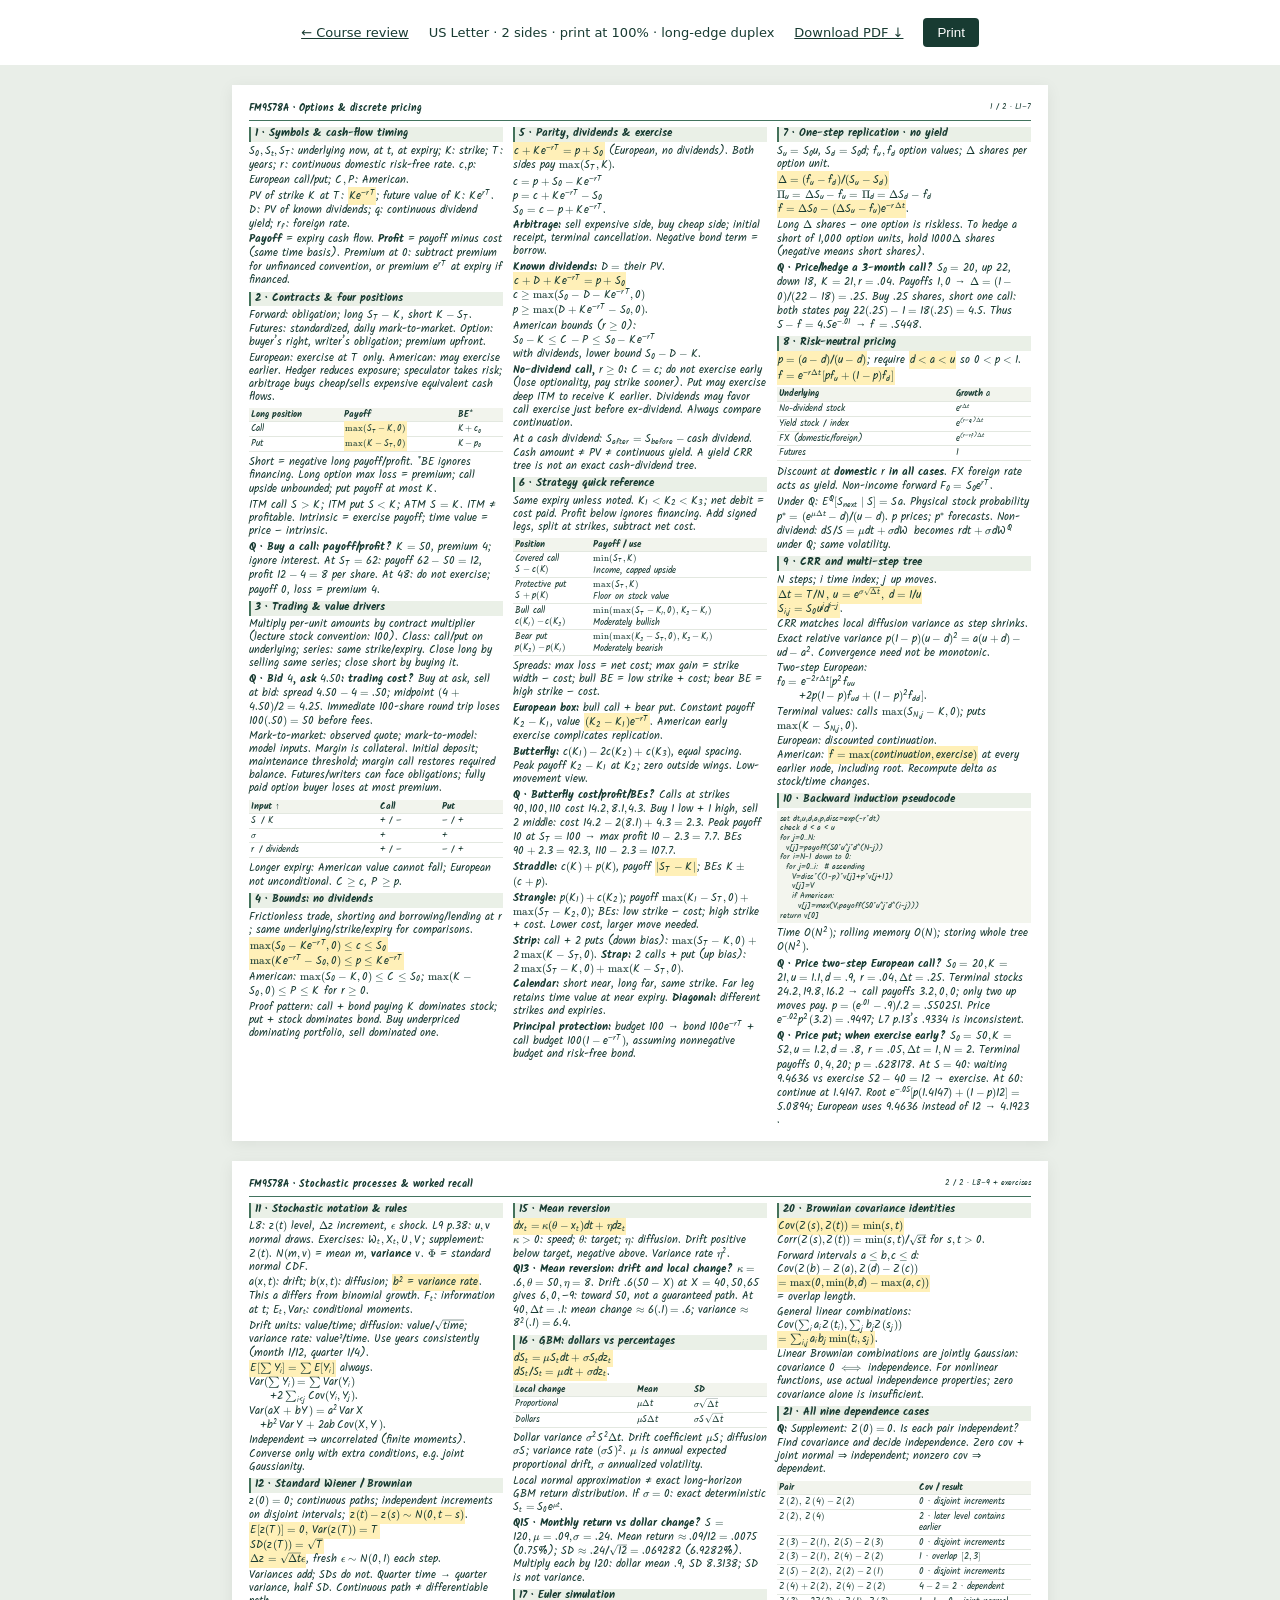
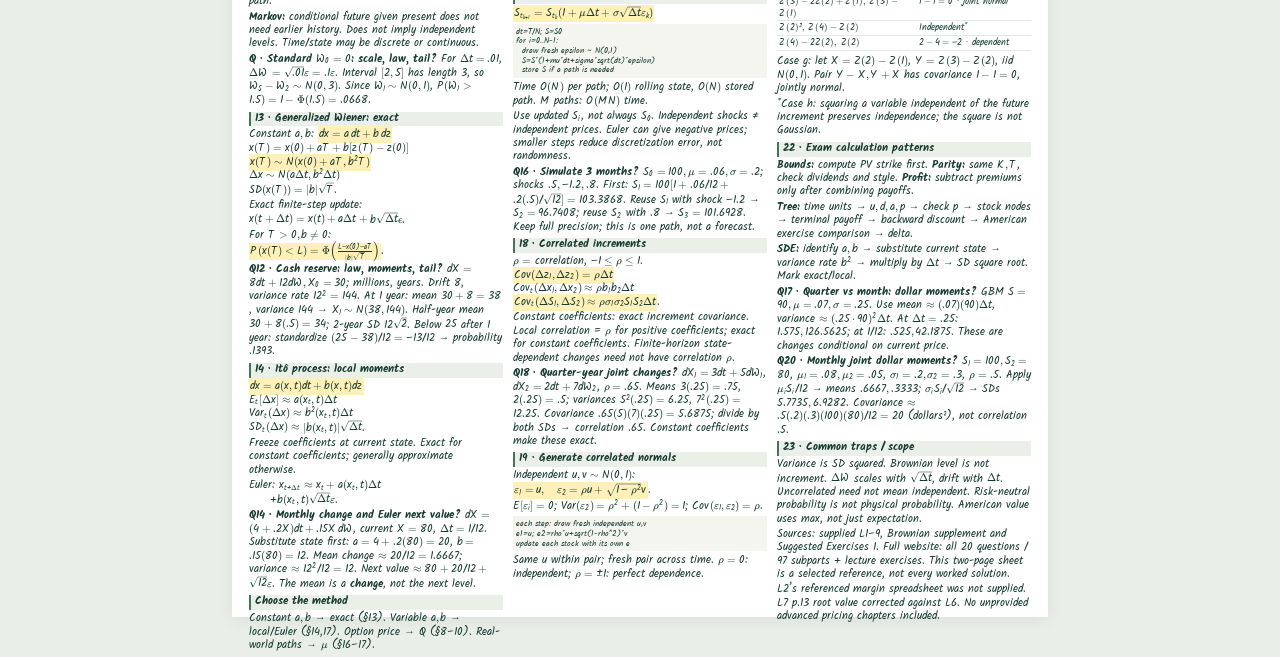
==== commit b4886788: "Explain formula-sheet examples with substitutions and interpretation" ====
--- a/formula-sheet.html
+++ b/formula-sheet.html
@@ -3,16 +3,16 @@
 <article class="sheet" id="side-1"><header><b>FM9578A · Options & discrete pricing</b><span>1 / 2 · L1–7</span></header><div class="columns">
 <div class="column">
 <section><h2>1 · Symbols & cash-flow timing</h2><p>$S_0,S_t,S_T$: underlying now, at $t$, at expiry; $K$: strike; $T$: years; $r$: continuous domestic risk-free rate. $c,p$: European call/put; $C,P$: American.</p><p>PV of strike $K$ at $T$: <mark>$Ke^{-rT}$</mark>; future value of $K$: $Ke^{rT}$. $D$: PV of known dividends; $q$: continuous dividend yield; $r_f$: foreign rate.</p><p><b>Payoff</b> = expiry cash flow. <b>Profit</b> = payoff minus cost (same time basis). Premium at $0$: subtract premium for unfinanced convention, or premium $e^{rT}$ at expiry if financed.</p></section>
-<section><h2>2 · Contracts & four positions</h2><p>Forward: obligation; long $S_T-K$, short $K-S_T$. Futures: standardized, daily mark-to-market. Option: buyer’s right, writer’s obligation; premium upfront.</p><p>European: exercise at $T$ only. American: may exercise earlier. Hedger reduces exposure; speculator takes risk; arbitrage buys cheap/sells expensive equivalent cash flows.</p><table><tr><th>Long position</th><th>Payoff</th><th>BE*</th></tr><tr><td>Call</td><td><mark>$\max(S_T-K,0)$</mark></td><td>$K+c_0$</td></tr><tr><td>Put</td><td><mark>$\max(K-S_T,0)$</mark></td><td>$K-p_0$</td></tr></table><p>Short = negative long payoff/profit. *BE ignores financing. Long option max loss = premium; call upside unbounded; put payoff at most $K$.</p><p>ITM call $S&gt;K$; ITM put $S&lt;K$; ATM $S=K$. ITM ≠ profitable. Intrinsic = exercise payoff; time value = price − intrinsic.</p><p><b>Q · Call payoff/profit?</b> $K=50,c_0=4$; at $S_T=62$: payoff $12$, profit $8$. At $48$: payoff $0$, profit $-4$.</p></section>
-<section><h2>3 · Trading & value drivers</h2><p>Multiply per-unit amounts by contract multiplier (lecture stock convention: 100). Class: call/put on underlying; series: same strike/expiry. Close long by selling same series; close short by buying it.</p><p><b>Q · Spread, midpoint, round-trip cost?</b> Bid $4$/ask $4.50$: spread $.50$; midpoint $4.25$; immediate 100-share round trip $50$ before fees.</p><p>Mark-to-market: observed quote; mark-to-model: model inputs. Margin is collateral. Initial deposit; maintenance threshold; margin call restores required balance. Futures/writers can face obligations; fully paid option buyer loses at most premium.</p><table><tr><th>Input ↑</th><th>Call</th><th>Put</th></tr><tr><td>$S$ / $K$</td><td>+ / −</td><td>− / +</td></tr><tr><td>$\sigma$</td><td>+</td><td>+</td></tr><tr><td>$r$ / dividends</td><td>+ / −</td><td>− / +</td></tr></table><p>Longer expiry: American value cannot fall; European not unconditional. $C\ge c$, $P\ge p$.</p></section>
+<section><h2>2 · Contracts & four positions</h2><p>Forward: obligation; long $S_T-K$, short $K-S_T$. Futures: standardized, daily mark-to-market. Option: buyer’s right, writer’s obligation; premium upfront.</p><p>European: exercise at $T$ only. American: may exercise earlier. Hedger reduces exposure; speculator takes risk; arbitrage buys cheap/sells expensive equivalent cash flows.</p><table><tr><th>Long position</th><th>Payoff</th><th>BE*</th></tr><tr><td>Call</td><td><mark>$\max(S_T-K,0)$</mark></td><td>$K+c_0$</td></tr><tr><td>Put</td><td><mark>$\max(K-S_T,0)$</mark></td><td>$K-p_0$</td></tr></table><p>Short = negative long payoff/profit. *BE ignores financing. Long option max loss = premium; call upside unbounded; put payoff at most $K$.</p><p>ITM call $S&gt;K$; ITM put $S&lt;K$; ATM $S=K$. ITM ≠ profitable. Intrinsic = exercise payoff; time value = price − intrinsic.</p><p><b>Q · Buy a call: payoff/profit?</b> $K=50$, premium $4$; ignore interest. At $S_T=62$: payoff $62-50=12$, profit $12-4=8$ per share. At $48$: do not exercise; payoff $0$, loss = premium $4$.</p></section>
+<section><h2>3 · Trading & value drivers</h2><p>Multiply per-unit amounts by contract multiplier (lecture stock convention: 100). Class: call/put on underlying; series: same strike/expiry. Close long by selling same series; close short by buying it.</p><p><b>Q · Bid $4$, ask $4.50$: trading cost?</b> Buy at ask, sell at bid: spread $4.50-4=.50$; midpoint $(4+4.50)/2=4.25$. Immediate 100-share round trip loses $100(.50)=50$ before fees.</p><p>Mark-to-market: observed quote; mark-to-model: model inputs. Margin is collateral. Initial deposit; maintenance threshold; margin call restores required balance. Futures/writers can face obligations; fully paid option buyer loses at most premium.</p><table><tr><th>Input ↑</th><th>Call</th><th>Put</th></tr><tr><td>$S$ / $K$</td><td>+ / −</td><td>− / +</td></tr><tr><td>$\sigma$</td><td>+</td><td>+</td></tr><tr><td>$r$ / dividends</td><td>+ / −</td><td>− / +</td></tr></table><p>Longer expiry: American value cannot fall; European not unconditional. $C\ge c$, $P\ge p$.</p></section>
 <section><h2>4 · Bounds: no dividends</h2><p>Frictionless trade, shorting and borrowing/lending at $r$; same underlying/strike/expiry for comparisons.</p><p><mark>$\max(S_0-Ke^{-rT},0)\le c\le S_0$</mark><br><mark>$\max(Ke^{-rT}-S_0,0)\le p\le Ke^{-rT}$</mark></p><p>American: $\max(S_0-K,0)\le C\le S_0$; $\max(K-S_0,0)\le P\le K$ for $r\ge0$.</p><p>Proof pattern: call + bond paying $K$ dominates stock; put + stock dominates bond. Buy underpriced dominating portfolio, sell dominated one.</p></section>
 </div>
 <div class="column">
 <section><h2>5 · Parity, dividends & exercise</h2><p><mark>$c+Ke^{-rT}=p+S_0$</mark> (European, no dividends). Both sides pay $\max(S_T,K)$.</p><p>$c=p+S_0-Ke^{-rT}$<br>$p=c+Ke^{-rT}-S_0$<br>$S_0=c-p+Ke^{-rT}$.</p><p><b>Arbitrage:</b> sell expensive side, buy cheap side; initial receipt, terminal cancellation. Negative bond term = borrow.</p><p><b>Known dividends:</b> $D=$ their PV.<br><mark>$c+D+Ke^{-rT}=p+S_0$</mark><br>$c\ge\max(S_0-D-Ke^{-rT},0)$<br>$p\ge\max(D+Ke^{-rT}-S_0,0)$.</p><p>American bounds ($r\ge0$):<br>$S_0-K\le C-P\le S_0-Ke^{-rT}$<br>with dividends, lower bound $S_0-D-K$.</p><p><b>No-dividend call, $r\ge0$:</b> $C=c$; do not exercise early (lose optionality, pay strike sooner). Put may exercise deep ITM to receive $K$ earlier. Dividends may favor call exercise just before ex-dividend. Always compare continuation.</p><p>At a cash dividend: $S_{\rm after}=S_{\rm before}-\text{cash dividend}$. Cash amount ≠ PV ≠ continuous yield. A yield CRR tree is not an exact cash-dividend tree.</p></section>
-<section><h2>6 · Strategy quick reference</h2><p>Same expiry unless noted. $K_1&lt;K_2&lt;K_3$; net debit = cost paid. Profit below ignores financing. Add signed legs, split at strikes, subtract net cost.</p><table><tr><th>Position</th><th>Payoff / use</th></tr><tr><td>Covered call<br>$S-c(K)$</td><td>$\min(S_T,K)$<br>Income, capped upside</td></tr><tr><td>Protective put<br>$S+p(K)$</td><td>$\max(S_T,K)$<br>Floor on stock value</td></tr><tr><td>Bull call<br>$c(K_1)-c(K_2)$</td><td>$\min(\max(S_T-K_1,0),K_2-K_1)$<br>Moderately bullish</td></tr><tr><td>Bear put<br>$p(K_2)-p(K_1)$</td><td>$\min(\max(K_2-S_T,0),K_2-K_1)$<br>Moderately bearish</td></tr></table><p>Spreads: max loss = net cost; max gain = strike width − cost; bull BE = low strike + cost; bear BE = high strike − cost.</p><p><b>European box:</b> bull call + bear put. Constant payoff $K_2-K_1$, value <mark>$(K_2-K_1)e^{-rT}$</mark>. American early exercise complicates replication.</p><p><b>Butterfly:</b> $c(K_1)-2c(K_2)+c(K_3)$, equal spacing. Peak payoff $K_2-K_1$ at $K_2$; zero outside wings. Low-movement view.</p><p><b>Q · Call butterfly: cost, max profit, BEs?</b> Strikes $90,100,110$; premiums $14.2,8.1,4.3$. <b>A:</b> cost $2.3$, max profit $7.7$, BEs $92.3,107.7$.</p><p><b>Straddle:</b> $c(K)+p(K)$, payoff <mark>$|S_T-K|$</mark>; BEs $K\pm(c+p)$.</p><p><b>Strangle:</b> $p(K_1)+c(K_2)$; payoff $\max(K_1-S_T,0)+\max(S_T-K_2,0)$; BEs: low strike − cost; high strike + cost. Lower cost, larger move needed.</p><p><b>Strip:</b> call + 2 puts (down bias): $\max(S_T-K,0)+2\max(K-S_T,0)$. <b>Strap:</b> 2 calls + put (up bias): $2\max(S_T-K,0)+\max(K-S_T,0)$.</p><p><b>Calendar:</b> short near, long far, same strike. Far leg retains time value at near expiry. <b>Diagonal:</b> different strikes and expiries.</p><p><b>Principal protection:</b> budget $100$ → bond $100e^{-rT}$ + call budget $100(1-e^{-rT})$, assuming nonnegative budget and risk-free bond.</p></section>
+<section><h2>6 · Strategy quick reference</h2><p>Same expiry unless noted. $K_1&lt;K_2&lt;K_3$; net debit = cost paid. Profit below ignores financing. Add signed legs, split at strikes, subtract net cost.</p><table><tr><th>Position</th><th>Payoff / use</th></tr><tr><td>Covered call<br>$S-c(K)$</td><td>$\min(S_T,K)$<br>Income, capped upside</td></tr><tr><td>Protective put<br>$S+p(K)$</td><td>$\max(S_T,K)$<br>Floor on stock value</td></tr><tr><td>Bull call<br>$c(K_1)-c(K_2)$</td><td>$\min(\max(S_T-K_1,0),K_2-K_1)$<br>Moderately bullish</td></tr><tr><td>Bear put<br>$p(K_2)-p(K_1)$</td><td>$\min(\max(K_2-S_T,0),K_2-K_1)$<br>Moderately bearish</td></tr></table><p>Spreads: max loss = net cost; max gain = strike width − cost; bull BE = low strike + cost; bear BE = high strike − cost.</p><p><b>European box:</b> bull call + bear put. Constant payoff $K_2-K_1$, value <mark>$(K_2-K_1)e^{-rT}$</mark>. American early exercise complicates replication.</p><p><b>Butterfly:</b> $c(K_1)-2c(K_2)+c(K_3)$, equal spacing. Peak payoff $K_2-K_1$ at $K_2$; zero outside wings. Low-movement view.</p><p><b>Q · Butterfly cost/profit/BEs?</b> Calls at strikes $90,100,110$ cost $14.2,8.1,4.3$. Buy 1 low + 1 high, sell 2 middle: cost $14.2-2(8.1)+4.3=2.3$. Peak payoff $10$ at $S_T=100$ → max profit $10-2.3=7.7$. BEs $90+2.3=92.3$, $110-2.3=107.7$.</p><p><b>Straddle:</b> $c(K)+p(K)$, payoff <mark>$|S_T-K|$</mark>; BEs $K\pm(c+p)$.</p><p><b>Strangle:</b> $p(K_1)+c(K_2)$; payoff $\max(K_1-S_T,0)+\max(S_T-K_2,0)$; BEs: low strike − cost; high strike + cost. Lower cost, larger move needed.</p><p><b>Strip:</b> call + 2 puts (down bias): $\max(S_T-K,0)+2\max(K-S_T,0)$. <b>Strap:</b> 2 calls + put (up bias): $2\max(S_T-K,0)+\max(K-S_T,0)$.</p><p><b>Calendar:</b> short near, long far, same strike. Far leg retains time value at near expiry. <b>Diagonal:</b> different strikes and expiries.</p><p><b>Principal protection:</b> budget $100$ → bond $100e^{-rT}$ + call budget $100(1-e^{-rT})$, assuming nonnegative budget and risk-free bond.</p></section>
 </div>
 <div class="column">
-<section><h2>7 · One-step replication · no yield</h2><p>$S_u=S_0u$, $S_d=S_0d$; $f_u,f_d$ option values; $\Delta$ shares per option unit.</p><p><mark>$\Delta=(f_u-f_d)/(S_u-S_d)$</mark><br>$\Pi_u=\Delta S_u-f_u=\Pi_d=\Delta S_d-f_d$<br><mark>$f=\Delta S_0-(\Delta S_u-f_u)e^{-r\Delta t}$</mark>.</p><p>Long $\Delta$ shares − one option is riskless. To hedge a short of 1,000 option units, hold $1000\Delta$ shares (negative means short shares).</p><p><b>Q · Price/hedge a one-step call?</b> $S_0=20$, up $22$, down $18$, $K=21,r=.04,\Delta t=.25$. <b>A:</b> payoffs $1,0$; $\Delta=.25$, hedge payoff $4.5$; $f_0=5-4.5e^{-.01}=.5448$.</p></section>
+<section><h2>7 · One-step replication · no yield</h2><p>$S_u=S_0u$, $S_d=S_0d$; $f_u,f_d$ option values; $\Delta$ shares per option unit.</p><p><mark>$\Delta=(f_u-f_d)/(S_u-S_d)$</mark><br>$\Pi_u=\Delta S_u-f_u=\Pi_d=\Delta S_d-f_d$<br><mark>$f=\Delta S_0-(\Delta S_u-f_u)e^{-r\Delta t}$</mark>.</p><p>Long $\Delta$ shares − one option is riskless. To hedge a short of 1,000 option units, hold $1000\Delta$ shares (negative means short shares).</p><p><b>Q · Price/hedge a 3-month call?</b> $S_0=20$, up $22$, down $18$, $K=21,r=.04$. Payoffs $1,0$ → $\Delta=(1-0)/(22-18)=.25$. Buy .25 shares, short one call: both states pay $22(.25)-1=18(.25)=4.5$. Thus $5-f=4.5e^{-.01}$ → $f=.5448$.</p></section>
 <section><h2>8 · Risk-neutral pricing</h2><p><mark>$p=(a-d)/(u-d)$</mark>; require <mark>$d&lt;a&lt;u$</mark> so $0&lt;p&lt;1$.</p><p><mark>$f=e^{-r\Delta t}[pf_u+(1-p)f_d]$</mark></p><table><tr><th>Underlying</th><th>Growth $a$</th></tr><tr><td>No-dividend stock</td><td>$e^{r\Delta t}$</td></tr><tr><td>Yield stock / index</td><td>$e^{(r-q)\Delta t}$</td></tr><tr><td>FX (domestic/foreign)</td><td>$e^{(r-r_f)\Delta t}$</td></tr><tr><td>Futures</td><td>$1$</td></tr></table><p>Discount at <b>domestic $r$ in all cases</b>. FX foreign rate acts as yield. Non-income forward $F_0=S_0e^{rT}$.</p><p>Under $Q$: $E^Q[S_{\rm next}\mid S]=Sa$. Physical stock probability $p^*=(e^{\mu\Delta t}-d)/(u-d)$. $p$ prices; $p^*$ forecasts. Non-dividend: $dS/S=\mu dt+\sigma dW$ becomes $r dt+\sigma dW^Q$ under $Q$; same volatility.</p></section>
 <section><h2>9 · CRR and multi-step tree</h2><p>$N$ steps; $i$ time index; $j$ up moves.<br><mark>$\Delta t=T/N,\ u=e^{\sigma\sqrt{\Delta t}},\ d=1/u$</mark><br><mark>$S_{i,j}=S_0u^jd^{i-j}$</mark>.</p><p>CRR matches local diffusion variance as step shrinks. Exact relative variance $p(1-p)(u-d)^2=a(u+d)-ud-a^2$. Convergence need not be monotonic.</p><p>Two-step European:<br>$f_0=e^{-2r\Delta t}[p^2f_{uu}$<br>$\qquad+2p(1-p)f_{ud}+(1-p)^2f_{dd}]$.</p><p>Terminal values: calls $\max(S_{N,j}-K,0)$; puts $\max(K-S_{N,j},0)$.</p><p>European: discounted continuation.<br>American: <mark>$f=\max(\text{continuation},\text{exercise})$</mark> at every earlier node, including root. Recompute delta as stock/time changes.</p></section>
 <section><h2>10 · Backward induction pseudocode</h2><pre>set dt,u,d,a,p,disc=exp(-r*dt)
@@ -25,32 +25,32 @@
     v[j]=V
     if American:
       v[j]=max(V,payoff(S0*u^j*d^(i-j)))
-return v[0]</pre><p>Time $O(N^2)$; rolling memory $O(N)$; storing whole tree $O(N^2)$.</p><p><b>Q · Price two-step call?</b> $S_0=20,K=21,u=1.1,d=.9$, $r=.04,\Delta t=.25$. <b>A:</b> $.9497$ (L7 p.13’s $.9334$ is inconsistent).</p><p><b>Q · European/American put; exercise where?</b> $S_0=50,K=52,u=1.2,d=.8$, $r=.05,\Delta t=1,N=2$. <b>A:</b> $4.1923/5.0894$; American exercise at $S=40$.</p></section>
+return v[0]</pre><p>Time $O(N^2)$; rolling memory $O(N)$; storing whole tree $O(N^2)$.</p><p><b>Q · Price two-step European call?</b> $S_0=20,K=21,u=1.1,d=.9$, $r=.04,\Delta t=.25$. Terminal stocks $24.2,19.8,16.2$ → call payoffs $3.2,0,0$; only two up moves pay. $p=(e^{.01}-.9)/.2=.550251$. Price $e^{-.02}p^2(3.2)=.9497$; L7 p.13’s $.9334$ is inconsistent.</p><p><b>Q · Price put; when exercise early?</b> $S_0=50,K=52,u=1.2,d=.8$, $r=.05,\Delta t=1,N=2$. Terminal payoffs $0,4,20$; $p=.628178$. At $S=40$: waiting $9.4636$ vs exercise $52-40=12$ → exercise. At $60$: continue at $1.4147$. Root $e^{-.05}[p(1.4147)+(1-p)12]=5.0894$; European uses $9.4636$ instead of $12$ → $4.1923$.</p></section>
 </div></div></article>
 <article class="sheet" id="side-2"><header><b>FM9578A · Stochastic processes & worked recall</b><span>2 / 2 · L8–9 + exercises</span></header><div class="columns">
 <div class="column">
 <section><h2>11 · Stochastic notation & rules</h2><p>L8: $z(t)$ level, $\Delta z$ increment, $\epsilon$ shock. L9 p.38: $u,v$ normal draws. Exercises: $W_t,X_t,U,V$; supplement: $Z(t)$. $N(m,v)$ = mean $m$, <b>variance $v$</b>. $\Phi$ = standard normal CDF.</p><p>$a(x,t)$: drift; $b(x,t)$: diffusion; <mark>$b^2$ = variance rate</mark>. This $a$ differs from binomial growth. $\mathcal F_t$: information at $t$; $E_t,\operatorname{Var}_t$: conditional moments.</p><p>Drift units: value/time; diffusion: value/$\sqrt{\rm time}$; variance rate: value²/time. Use years consistently (month $1/12$, quarter $1/4$).</p><p><mark>$E[\sum Y_i]=\sum E[Y_i]$</mark> always.<br>$\operatorname{Var}(\sum Y_i)=\sum\operatorname{Var}(Y_i)$<br>$\qquad+2\sum_{i&lt;j}\operatorname{Cov}(Y_i,Y_j)$.</p><p>$\operatorname{Var}(aX+bY)=a^2\operatorname{Var}X$<br>$\quad+b^2\operatorname{Var}Y+2ab\operatorname{Cov}(X,Y)$.</p><p>Independent ⇒ uncorrelated (finite moments). Converse only with extra conditions, e.g. joint Gaussianity.</p></section>
-<section><h2>12 · Standard Wiener / Brownian</h2><p>$z(0)=0$; continuous paths; independent increments on disjoint intervals; <mark>$z(t)-z(s)\sim N(0,t-s)$</mark>.</p><p><mark>$E[z(T)]=0,\ \operatorname{Var}(z(T))=T$</mark><br><mark>$\operatorname{SD}(z(T))=\sqrt T$</mark><br><mark>$\Delta z=\sqrt{\Delta t}\epsilon$</mark>, fresh $\epsilon\sim N(0,1)$ each step.</p><p>Variances add; SDs do not. Quarter time → quarter variance, half SD. Continuous path ≠ differentiable path.</p><p><b>Markov:</b> conditional future given present does not need earlier history. Does not imply independent levels. Time/state may be discrete or continuous.</p><p><b>Q · Standard $W_0=0$:</b> find the increment scale for $\Delta t=.01$, law of $W_5-W_2$, and $P(W_1&gt;1.5)$. <b>A:</b> $\Delta t=.01\Rightarrow\Delta W=.1\varepsilon$. $W_5-W_2\sim N(0,3)$. $P(W_1&gt;1.5)=1-\Phi(1.5)=.0668$.</p></section>
-<section><h2>13 · Generalized Wiener: exact</h2><p>Constant $a,b$: <mark>$dx=a\,dt+b\,dz$</mark><br>$x(T)=x(0)+aT+b[z(T)-z(0)]$<br><mark>$x(T)\sim N(x(0)+aT,b^2T)$</mark><br>$\Delta x\sim N(a\Delta t,b^2\Delta t)$<br>$\operatorname{SD}(x(T))=|b|\sqrt T$.</p><p>Exact finite-step update:<br>$x(t+\Delta t)=x(t)+a\Delta t+b\sqrt{\Delta t}\epsilon$.</p><p>For $T&gt;0,b\ne0$:<br><mark>$P(x(T)&lt;L)=\Phi\!\left(\frac{L-x(0)-aT}{|b|\sqrt T}\right)$</mark>.</p><p><b>Q12:</b> $dX=8dt+12dW,X_0=30$ (millions, years). Find drift/variance rate, law of $X_1$, $E[X_{.5}]$, SD of $X_2$, and $P(X_1&lt;25)$. <b>A:</b> Drift $8$, variance rate $144$; $X_1\sim N(38,144)$. Half-year mean $34$, two-year SD $12\sqrt2$. $P(X_1&lt;25)=\Phi(-13/12)=.1393$.</p></section>
-<section><h2>14 · Itô process: local moments</h2><p><mark>$dx=a(x,t)dt+b(x,t)dz$</mark><br>$E_t[\Delta x]\approx a(x_t,t)\Delta t$<br>$\operatorname{Var}_t(\Delta x)\approx b^2(x_t,t)\Delta t$<br>$\operatorname{SD}_t(\Delta x)\approx|b(x_t,t)|\sqrt{\Delta t}$.</p><p>Freeze coefficients at current state. Exact for constant coefficients; generally approximate otherwise.</p><p>Euler: $x_{t+\Delta t}\approx x_t+a(x_t,t)\Delta t$<br>$\qquad+b(x_t,t)\sqrt{\Delta t}\varepsilon$.</p><p><b>Q14 · Local mean/variance and Euler step?</b> $dX=(4+.2X)dt+.15X dW$, $X=80,\Delta t=1/12$. <b>A:</b> $a=20,b=12$, monthly mean $1.6667$, variance $12$; Euler $80+20/12+\sqrt{12}\varepsilon$.</p></section>
+<section><h2>12 · Standard Wiener / Brownian</h2><p>$z(0)=0$; continuous paths; independent increments on disjoint intervals; <mark>$z(t)-z(s)\sim N(0,t-s)$</mark>.</p><p><mark>$E[z(T)]=0,\ \operatorname{Var}(z(T))=T$</mark><br><mark>$\operatorname{SD}(z(T))=\sqrt T$</mark><br><mark>$\Delta z=\sqrt{\Delta t}\epsilon$</mark>, fresh $\epsilon\sim N(0,1)$ each step.</p><p>Variances add; SDs do not. Quarter time → quarter variance, half SD. Continuous path ≠ differentiable path.</p><p><b>Markov:</b> conditional future given present does not need earlier history. Does not imply independent levels. Time/state may be discrete or continuous.</p><p><b>Q · Standard $W_0=0$: scale, law, tail?</b> For $\Delta t=.01$, $\Delta W=\sqrt{.01}\varepsilon=.1\varepsilon$. Interval $[2,5]$ has length $3$, so $W_5-W_2\sim N(0,3)$. Since $W_1\sim N(0,1)$, $P(W_1&gt;1.5)=1-\Phi(1.5)=.0668$.</p></section>
+<section><h2>13 · Generalized Wiener: exact</h2><p>Constant $a,b$: <mark>$dx=a\,dt+b\,dz$</mark><br>$x(T)=x(0)+aT+b[z(T)-z(0)]$<br><mark>$x(T)\sim N(x(0)+aT,b^2T)$</mark><br>$\Delta x\sim N(a\Delta t,b^2\Delta t)$<br>$\operatorname{SD}(x(T))=|b|\sqrt T$.</p><p>Exact finite-step update:<br>$x(t+\Delta t)=x(t)+a\Delta t+b\sqrt{\Delta t}\epsilon$.</p><p>For $T&gt;0,b\ne0$:<br><mark>$P(x(T)&lt;L)=\Phi\!\left(\frac{L-x(0)-aT}{|b|\sqrt T}\right)$</mark>.</p><p><b>Q12 · Cash reserve: law, moments, tail?</b> $dX=8dt+12dW,X_0=30$; millions, years. Drift $8$, variance rate $12^2=144$. At 1 year: mean $30+8=38$, variance $144$ → $X_1\sim N(38,144)$. Half-year mean $30+8(.5)=34$; 2-year SD $12\sqrt{2}$. Below $25$ after 1 year: standardize $(25-38)/12=-13/12$ → probability $.1393$.</p></section>
+<section><h2>14 · Itô process: local moments</h2><p><mark>$dx=a(x,t)dt+b(x,t)dz$</mark><br>$E_t[\Delta x]\approx a(x_t,t)\Delta t$<br>$\operatorname{Var}_t(\Delta x)\approx b^2(x_t,t)\Delta t$<br>$\operatorname{SD}_t(\Delta x)\approx|b(x_t,t)|\sqrt{\Delta t}$.</p><p>Freeze coefficients at current state. Exact for constant coefficients; generally approximate otherwise.</p><p>Euler: $x_{t+\Delta t}\approx x_t+a(x_t,t)\Delta t$<br>$\qquad+b(x_t,t)\sqrt{\Delta t}\varepsilon$.</p><p><b>Q14 · Monthly change and Euler next value?</b> $dX=(4+.2X)dt+.15X\,dW$, current $X=80$, $\Delta t=1/12$. Substitute state first: $a=4+.2(80)=20$, $b=.15(80)=12$. Mean change $\approx20/12=1.6667$; variance $\approx12^2/12=12$. Next value $\approx80+20/12+\sqrt{12}\varepsilon$. The mean is a <b>change</b>, not the next level.</p></section>
 <section><h2>Choose the method</h2><p>Constant $a,b$ → exact (§13). Variable $a,b$ → local/Euler (§14,17). Option price → $Q$ (§8–10). Real-world paths → $\mu$ (§16–17).</p></section>
 </div>
 <div class="column">
-<section><h2>15 · Mean reversion</h2><p><mark>$dx_t=\kappa(\theta-x_t)dt+\eta dz_t$</mark><br>$\kappa&gt;0$: speed; $\theta$: target; $\eta$: diffusion. Drift positive below target, negative above. Variance rate $\eta^2$.</p><p><b>Q13 · Drift at 40/50/65; local moments?</b> $\kappa=.6,\theta=50,\eta=8$. At $X=40,50,65$: drift $6,0,-9$. At $40,\Delta t=.1$: local mean change $.6$, variance $6.4$.</p></section>
-<section><h2>16 · GBM: dollars vs percentages</h2><p><mark>$dS_t=\mu S_tdt+\sigma S_tdz_t$</mark><br><mark>$dS_t/S_t=\mu dt+\sigma dz_t$</mark>.</p><table><tr><th>Local change</th><th>Mean</th><th>SD</th></tr><tr><td>Proportional</td><td>$\mu\Delta t$</td><td>$\sigma\sqrt{\Delta t}$</td></tr><tr><td>Dollars</td><td>$\mu S\Delta t$</td><td>$\sigma S\sqrt{\Delta t}$</td></tr></table><p>Dollar variance $\sigma^2S^2\Delta t$. Drift coefficient $\mu S$; diffusion $\sigma S$; variance rate $(\sigma S)^2$. $\mu$ is annual expected proportional drift, $\sigma$ annualized volatility.</p><p>Local normal approximation ≠ exact long-horizon GBM return distribution. If $\sigma=0$: exact deterministic $S_t=S_0e^{\mu t}$.</p><p><b>Q15 · Monthly percentage/dollar mean &amp; SD?</b> $S=120,\mu=.09,\sigma=.24,\Delta t=1/12$. Proportional mean $.0075$, SD $.069282$; dollar mean $.9$, SD $8.3138$.</p></section>
+<section><h2>15 · Mean reversion</h2><p><mark>$dx_t=\kappa(\theta-x_t)dt+\eta dz_t$</mark><br>$\kappa&gt;0$: speed; $\theta$: target; $\eta$: diffusion. Drift positive below target, negative above. Variance rate $\eta^2$.</p><p><b>Q13 · Mean reversion: drift and local change?</b> $\kappa=.6,\theta=50,\eta=8$. Drift $.6(50-X)$ at $X=40,50,65$ gives $6,0,-9$: toward 50, not a guaranteed path. At $40,\Delta t=.1$: mean change $\approx6(.1)=.6$; variance $\approx8^2(.1)=6.4$.</p></section>
+<section><h2>16 · GBM: dollars vs percentages</h2><p><mark>$dS_t=\mu S_tdt+\sigma S_tdz_t$</mark><br><mark>$dS_t/S_t=\mu dt+\sigma dz_t$</mark>.</p><table><tr><th>Local change</th><th>Mean</th><th>SD</th></tr><tr><td>Proportional</td><td>$\mu\Delta t$</td><td>$\sigma\sqrt{\Delta t}$</td></tr><tr><td>Dollars</td><td>$\mu S\Delta t$</td><td>$\sigma S\sqrt{\Delta t}$</td></tr></table><p>Dollar variance $\sigma^2S^2\Delta t$. Drift coefficient $\mu S$; diffusion $\sigma S$; variance rate $(\sigma S)^2$. $\mu$ is annual expected proportional drift, $\sigma$ annualized volatility.</p><p>Local normal approximation ≠ exact long-horizon GBM return distribution. If $\sigma=0$: exact deterministic $S_t=S_0e^{\mu t}$.</p><p><b>Q15 · Monthly return vs dollar change?</b> $S=120,\mu=.09,\sigma=.24$. Mean return $\approx.09/12=.0075$ (0.75%); SD $\approx.24/\sqrt{12}=.069282$ (6.9282%). Multiply each by $120$: dollar mean $.9$, SD $8.3138$; SD is not variance.</p></section>
 <section><h2>17 · Euler simulation</h2><p><mark>$S_{t_{k+1}}=S_{t_k}(1+\mu\Delta t+\sigma\sqrt{\Delta t}\varepsilon_k)$</mark></p><pre>dt=T/N; S=S0
 for i=0..N-1:
   draw fresh epsilon ~ N(0,1)
   S=S*(1+mu*dt+sigma*sqrt(dt)*epsilon)
-  store S if a path is needed</pre><p>Time $O(N)$ per path; $O(1)$ rolling state, $O(N)$ stored path. $M$ paths: $O(MN)$ time.</p><p>Use updated $S_i$, not always $S_0$. Independent shocks ≠ independent prices. Euler can give negative prices; smaller steps reduce discretization error, not randomness.</p><p><b>Q16 · Simulate three monthly prices?</b> $S_0=100,\mu=.06,\sigma=.2$, monthly shocks $.5,-1.2,.8$: prices $103.3868,\ 96.7408,\ 101.6928$ (verify without rounding between steps).</p></section>
-<section><h2>18 · Correlated increments</h2><p>$\rho=$ correlation, $-1\le\rho\le1$.<br><mark>$\operatorname{Cov}(\Delta z_1,\Delta z_2)=\rho\Delta t$</mark><br>$\operatorname{Cov}_t(\Delta x_1,\Delta x_2)\approx\rho b_1b_2\Delta t$<br><mark>$\operatorname{Cov}_t(\Delta S_1,\Delta S_2)\approx\rho\sigma_1\sigma_2S_1S_2\Delta t$</mark>.</p><p>Constant coefficients: exact increment covariance. Local correlation = $\rho$ for positive coefficients; exact for constant coefficients. Finite-horizon state-dependent changes need not have correlation $\rho$.</p><p><b>Q18 · Increment means, variances, cov/corr?</b> $dX_i=a_i dt+b_i dW_i$; $a_1=3,b_1=5,a_2=2,b_2=7,\rho=.65,\Delta t=.25$: means $.75,.5$; variances $6.25,12.25$; covariance $5.6875$; correlation $.65$.</p></section>
+  store S if a path is needed</pre><p>Time $O(N)$ per path; $O(1)$ rolling state, $O(N)$ stored path. $M$ paths: $O(MN)$ time.</p><p>Use updated $S_i$, not always $S_0$. Independent shocks ≠ independent prices. Euler can give negative prices; smaller steps reduce discretization error, not randomness.</p><p><b>Q16 · Simulate 3 months?</b> $S_0=100,\mu=.06,\sigma=.2$; shocks $.5,-1.2,.8$. First: $S_1=100[1+.06/12+.2(.5)/\sqrt{12}]=103.3868$. Reuse $S_1$ with shock $-1.2$ → $S_2=96.7408$; reuse $S_2$ with $.8$ → $S_3=101.6928$. Keep full precision; this is one path, not a forecast.</p></section>
+<section><h2>18 · Correlated increments</h2><p>$\rho=$ correlation, $-1\le\rho\le1$.<br><mark>$\operatorname{Cov}(\Delta z_1,\Delta z_2)=\rho\Delta t$</mark><br>$\operatorname{Cov}_t(\Delta x_1,\Delta x_2)\approx\rho b_1b_2\Delta t$<br><mark>$\operatorname{Cov}_t(\Delta S_1,\Delta S_2)\approx\rho\sigma_1\sigma_2S_1S_2\Delta t$</mark>.</p><p>Constant coefficients: exact increment covariance. Local correlation = $\rho$ for positive coefficients; exact for constant coefficients. Finite-horizon state-dependent changes need not have correlation $\rho$.</p><p><b>Q18 · Quarter-year joint changes?</b> $dX_1=3dt+5dW_1$, $dX_2=2dt+7dW_2$, $\rho=.65$. Means $3(.25)=.75$, $2(.25)=.5$; variances $5^2(.25)=6.25$, $7^2(.25)=12.25$. Covariance $.65(5)(7)(.25)=5.6875$; divide by both SDs → correlation $.65$. Constant coefficients make these exact.</p></section>
 <section><h2>19 · Generate correlated normals</h2><p>Independent $u,v\sim N(0,1)$:<br><mark>$\varepsilon_1=u,\quad\varepsilon_2=\rho u+\sqrt{1-\rho^2}v$</mark>.</p><p>$E[\varepsilon_i]=0$; $\operatorname{Var}(\varepsilon_2)=\rho^2+(1-\rho^2)=1$; $\operatorname{Cov}(\varepsilon_1,\varepsilon_2)=\rho$.</p><pre>each step: draw fresh independent u,v
 e1=u; e2=rho*u+sqrt(1-rho^2)*v
 update each stock with its own e</pre><p>Same $u$ within pair; fresh pair across time. $\rho=0$: independent; $\rho=\pm1$: perfect dependence.</p></section>
 </div>
 <div class="column">
 <section><h2>20 · Brownian covariance identities</h2><p><mark>$\operatorname{Cov}(Z(s),Z(t))=\min(s,t)$</mark><br>$\operatorname{Corr}(Z(s),Z(t))=\min(s,t)/\sqrt{st}$ for $s,t&gt;0$.</p><p>Forward intervals $a\le b,c\le d$:<br>$\operatorname{Cov}(Z(b)-Z(a),Z(d)-Z(c))$<br><mark>$=\max(0,\min(b,d)-\max(a,c))$</mark><br>= overlap length.</p><p>General linear combinations:<br>$\operatorname{Cov}(\sum_i a_iZ(t_i),\sum_j b_jZ(s_j))$<br><mark>$=\sum_{i,j}a_ib_j\min(t_i,s_j)$</mark>.</p><p>Linear Brownian combinations are jointly Gaussian: covariance $0\iff$ independence. For nonlinear functions, use actual independence properties; zero covariance alone is insufficient.</p></section>
-<section><h2>21 · All nine dependence cases</h2><p><b>Q:</b> Supplement: $Z(0)=0$. Is each pair independent? Find covariance; justify using §20.</p><table><tr><th>Pair</th><th>Cov / result</th></tr><tr><td>$Z(2),\ Z(4)-Z(2)$</td><td>$0$ · independent</td></tr><tr><td>$Z(2),\ Z(4)$</td><td>$2$ · dependent</td></tr><tr><td>$Z(3)-Z(1),\ Z(5)-Z(3)$</td><td>$0$ · independent</td></tr><tr><td>$Z(3)-Z(1),\ Z(4)-Z(2)$</td><td>$1$ · dependent</td></tr><tr><td>$Z(5)-Z(2),\ Z(2)-Z(1)$</td><td>$0$ · independent</td></tr><tr><td>$Z(4)+Z(2),\ Z(4)-Z(2)$</td><td>$2$ · dependent</td></tr><tr><td>$Z(3)-2Z(2)+Z(1),\ Z(3)-Z(1)$</td><td>$0$ · independent</td></tr><tr><td>$Z(2)^2,\ Z(4)-Z(2)$</td><td>Independent*</td></tr><tr><td>$Z(4)-2Z(2),\ Z(2)$</td><td>$-2$ · dependent</td></tr></table><p>Case g: let $X=Z(2)-Z(1)$, $Y=Z(3)-Z(2)$, iid $N(0,1)$. Pair $Y-X,Y+X$ has covariance $1-1=0$, jointly normal.</p><p>*Case h: squaring a variable independent of the future increment preserves independence; the square is not Gaussian.</p></section>
-<section><h2>22 · Exam calculation patterns</h2><p><b>Bounds:</b> compute PV strike first. <b>Parity:</b> same $K,T$, check dividends and style. <b>Profit:</b> subtract premiums only after combining payoffs.</p><p><b>Tree:</b> time units → $u,d,a,p$ → check $p$ → stock nodes → terminal payoff → backward discount → American exercise comparison → delta.</p><p><b>SDE:</b> identify $a,b$ → substitute current state → variance rate $b^2$ → multiply by $\Delta t$ → SD square root. Mark exact/local.</p><p><b>Q17 · Quarterly vs monthly dollar mean/variance?</b> GBM $S=90,\mu=.07,\sigma=.25$: quarterly mean $1.575$, variance $126.5625$; monthly $.525$, $42.1875$.</p><p><b>Q20 · Two-stock monthly means, SDs, covariance?</b> Correlated GBMs: $S_1=100,S_2=80$, $\mu_1=.08,\mu_2=.05$, $\sigma_1=.2,\sigma_2=.3$, $\rho=.5$, month, local/Euler moments: means $.6667,.3333$; SDs $5.7735,6.9282$; covariance $20$.</p></section>
+<section><h2>21 · All nine dependence cases</h2><p><b>Q:</b> Supplement: $Z(0)=0$. Is each pair independent? Find covariance and decide independence. Zero cov + joint normal ⇒ independent; nonzero cov ⇒ dependent.</p><table><tr><th>Pair</th><th>Cov / result</th></tr><tr><td>$Z(2),\ Z(4)-Z(2)$</td><td>$0$ · disjoint increments</td></tr><tr><td>$Z(2),\ Z(4)$</td><td>$2$ · later level contains earlier</td></tr><tr><td>$Z(3)-Z(1),\ Z(5)-Z(3)$</td><td>$0$ · disjoint increments</td></tr><tr><td>$Z(3)-Z(1),\ Z(4)-Z(2)$</td><td>$1$ · overlap $[2,3]$</td></tr><tr><td>$Z(5)-Z(2),\ Z(2)-Z(1)$</td><td>$0$ · disjoint increments</td></tr><tr><td>$Z(4)+Z(2),\ Z(4)-Z(2)$</td><td>$4-2=2$ · dependent</td></tr><tr><td>$Z(3)-2Z(2)+Z(1),\ Z(3)-Z(1)$</td><td>$1-1=0$ · joint normal</td></tr><tr><td>$Z(2)^2,\ Z(4)-Z(2)$</td><td>Independent*</td></tr><tr><td>$Z(4)-2Z(2),\ Z(2)$</td><td>$2-4=-2$ · dependent</td></tr></table><p>Case g: let $X=Z(2)-Z(1)$, $Y=Z(3)-Z(2)$, iid $N(0,1)$. Pair $Y-X,Y+X$ has covariance $1-1=0$, jointly normal.</p><p>*Case h: squaring a variable independent of the future increment preserves independence; the square is not Gaussian.</p></section>
+<section><h2>22 · Exam calculation patterns</h2><p><b>Bounds:</b> compute PV strike first. <b>Parity:</b> same $K,T$, check dividends and style. <b>Profit:</b> subtract premiums only after combining payoffs.</p><p><b>Tree:</b> time units → $u,d,a,p$ → check $p$ → stock nodes → terminal payoff → backward discount → American exercise comparison → delta.</p><p><b>SDE:</b> identify $a,b$ → substitute current state → variance rate $b^2$ → multiply by $\Delta t$ → SD square root. Mark exact/local.</p><p><b>Q17 · Quarter vs month: dollar moments?</b> GBM $S=90,\mu=.07,\sigma=.25$. Use mean $\approx(.07)(90)\Delta t$, variance $\approx(.25\cdot90)^2\Delta t$. At $\Delta t=.25$: $1.575,126.5625$; at $1/12$: $.525,42.1875$. These are changes conditional on current price.</p><p><b>Q20 · Monthly joint dollar moments?</b> $S_1=100,S_2=80$, $\mu_1=.08,\mu_2=.05$, $\sigma_1=.2,\sigma_2=.3$, $\rho=.5$. Apply $\mu_iS_i/12$ → means $.6667,.3333$; $\sigma_iS_i/\sqrt{12}$ → SDs $5.7735,6.9282$. Covariance $\approx.5(.2)(.3)(100)(80)/12=20$ (dollars²), not correlation $.5$.</p></section>
 <section><h2>23 · Common traps / scope</h2><p>Variance is SD squared. Brownian level is not increment. $\Delta W$ scales with $\sqrt{\Delta t}$, drift with $\Delta t$. Uncorrelated need not mean independent. Risk-neutral probability is not physical probability. American value uses max, not just expectation.</p><p>Sources: supplied L1–9, Brownian supplement and Suggested Exercises 1. Full website: all 20 questions / 97 subparts + lecture exercises. This two-page sheet is a selected reference, not every worked solution.</p><p>L2’s referenced margin spreadsheet was not supplied. L7 p.13 root value corrected against L6. No unprovided advanced pricing chapters included.</p></section>
 </div></div></article></main></body></html>
--- a/assets/sheet.css
+++ b/assets/sheet.css
@@ -1,10 +1,10 @@
-*{box-sizing:border-box}body{margin:0;background:#e9eee8;color:#183b32;font-family:Arial,Helvetica,sans-serif}.screen-nav{display:flex;gap:20px;align-items:center;justify-content:center;padding:18px;font:13px system-ui;background:#fff;flex-wrap:wrap}.screen-nav a{color:#183b32}.screen-nav button{padding:7px 14px;border:0;background:#183b32;color:white;border-radius:4px;cursor:pointer}.sheet{width:8.5in;height:11in;margin:20px auto;background:white;padding:.16in .18in;overflow:visible;box-shadow:0 3px 15px #0001}.sheet>header{display:flex;justify-content:space-between;border-bottom:1px solid #42735e;padding:0 0 4px;margin-bottom:6px;font-size:10px}.sheet>header span{font-size:8px}.columns{display:grid;grid-template-columns:repeat(3,minmax(0,1fr));gap:10px}.column{min-width:0;font-size:10px;line-height:1.27}.column section{margin-bottom:6px;break-inside:avoid}.column h2{font-size:10.8px;line-height:1.2;margin:0 0 4px;padding:3px 4px;background:#eaf0e7;border-left:2px solid #45735b}.column p{margin:2px 0}.column table{width:100%;border-collapse:collapse;font-size:9px;line-height:1.25;margin:4px 0}.column th{text-align:left;background:#f2f4ed}.column th,.column td{padding:3px 2px;border-bottom:1px solid #e3e8e0;vertical-align:top}.column pre{font-size:8.1px;line-height:1.28;margin:5px 0;white-space:pre-wrap;overflow-wrap:anywhere;background:#f3f5ee;padding:5px}.katex{font-size:1em!important}.katex-display{margin:3px 0!important}mark{background:#fff0b8;color:inherit;padding:0 1px;box-decoration-break:clone;-webkit-box-decoration-break:clone}.math-display{margin:3px 0}.math-error{color:red}
+*{box-sizing:border-box}body{margin:0;background:#e9eee8;color:#183b32;font-family:Arial,Helvetica,sans-serif}.screen-nav{display:flex;gap:20px;align-items:center;justify-content:center;padding:18px;font:13px system-ui;background:#fff;flex-wrap:wrap}.screen-nav a{color:#183b32}.screen-nav button{padding:7px 14px;border:0;background:#183b32;color:white;border-radius:4px;cursor:pointer}.sheet{width:8.5in;height:11in;margin:20px auto;background:white;padding:.16in .18in;overflow:visible;box-shadow:0 3px 15px #0001}.sheet>header{display:flex;justify-content:space-between;border-bottom:1px solid #42735e;padding:0 0 4px;margin-bottom:6px;font-size:10px}.sheet>header span{font-size:8px}.columns{display:grid;grid-template-columns:repeat(3,minmax(0,1fr));gap:10px}.column{min-width:0;font-size:10px;line-height:1.27}.column section{margin-bottom:4px;break-inside:avoid}.column h2{font-size:10.8px;line-height:1.2;margin:0 0 2px;padding:1px 4px;background:#eaf0e7;border-left:2px solid #45735b}.column p{margin:2px 0}.column table{width:100%;border-collapse:collapse;font-size:9px;line-height:1.25;margin:4px 0}.column th{text-align:left;background:#f2f4ed}.column th,.column td{padding:1px 2px;border-bottom:1px solid #e3e8e0;vertical-align:top}.column pre{font-size:8.1px;line-height:1.2;margin:3px 0;white-space:pre-wrap;overflow-wrap:anywhere;background:#f3f5ee;padding:3px}.katex{font-size:1em!important}.katex-display{margin:3px 0!important}mark{background:#fff0b8;color:inherit;padding:0 1px;box-decoration-break:clone;-webkit-box-decoration-break:clone}.math-display{margin:3px 0}.math-error{color:red}
 @font-face{font-family:Kalam;src:url('fonts/Kalam-Regular.ttf') format('truetype');font-weight:400;font-display:block}
 @font-face{font-family:Kalam;src:url('fonts/Kalam-Bold.ttf') format('truetype');font-weight:700;font-display:block}
 .sheet{font-family:Kalam,cursive}.column pre{font-family:Kalam,cursive;white-space:pre-wrap}
 .sheet .katex .mathnormal,.sheet .katex .mathit{font-family:Kalam,KaTeX_Math,serif;font-style:normal}
 .sheet .katex .mord:not(.mathnormal):not(.mathit),.sheet .katex .textrm{font-family:Kalam,KaTeX_Main,serif}
-#side-1 .column{font-size:10.95px}#side-2 .column{font-size:10.5px}
+#side-1 .column{font-size:10.95px;line-height:1.19}#side-2 .column{font-size:10.5px}
 @page{size:letter;margin:0}
 @media print{body{background:white}.screen-nav{display:none}.sheet{margin:0;box-shadow:none;break-after:page;page-break-after:always}.sheet:last-child{break-after:auto;page-break-after:auto}*{-webkit-print-color-adjust:exact;print-color-adjust:exact}}
 @media screen and (max-width:850px){body{overflow-x:auto}.screen-nav{width:100%;min-width:320px;justify-content:flex-start}.screen-nav span{display:none}.sheet{margin:12px}}
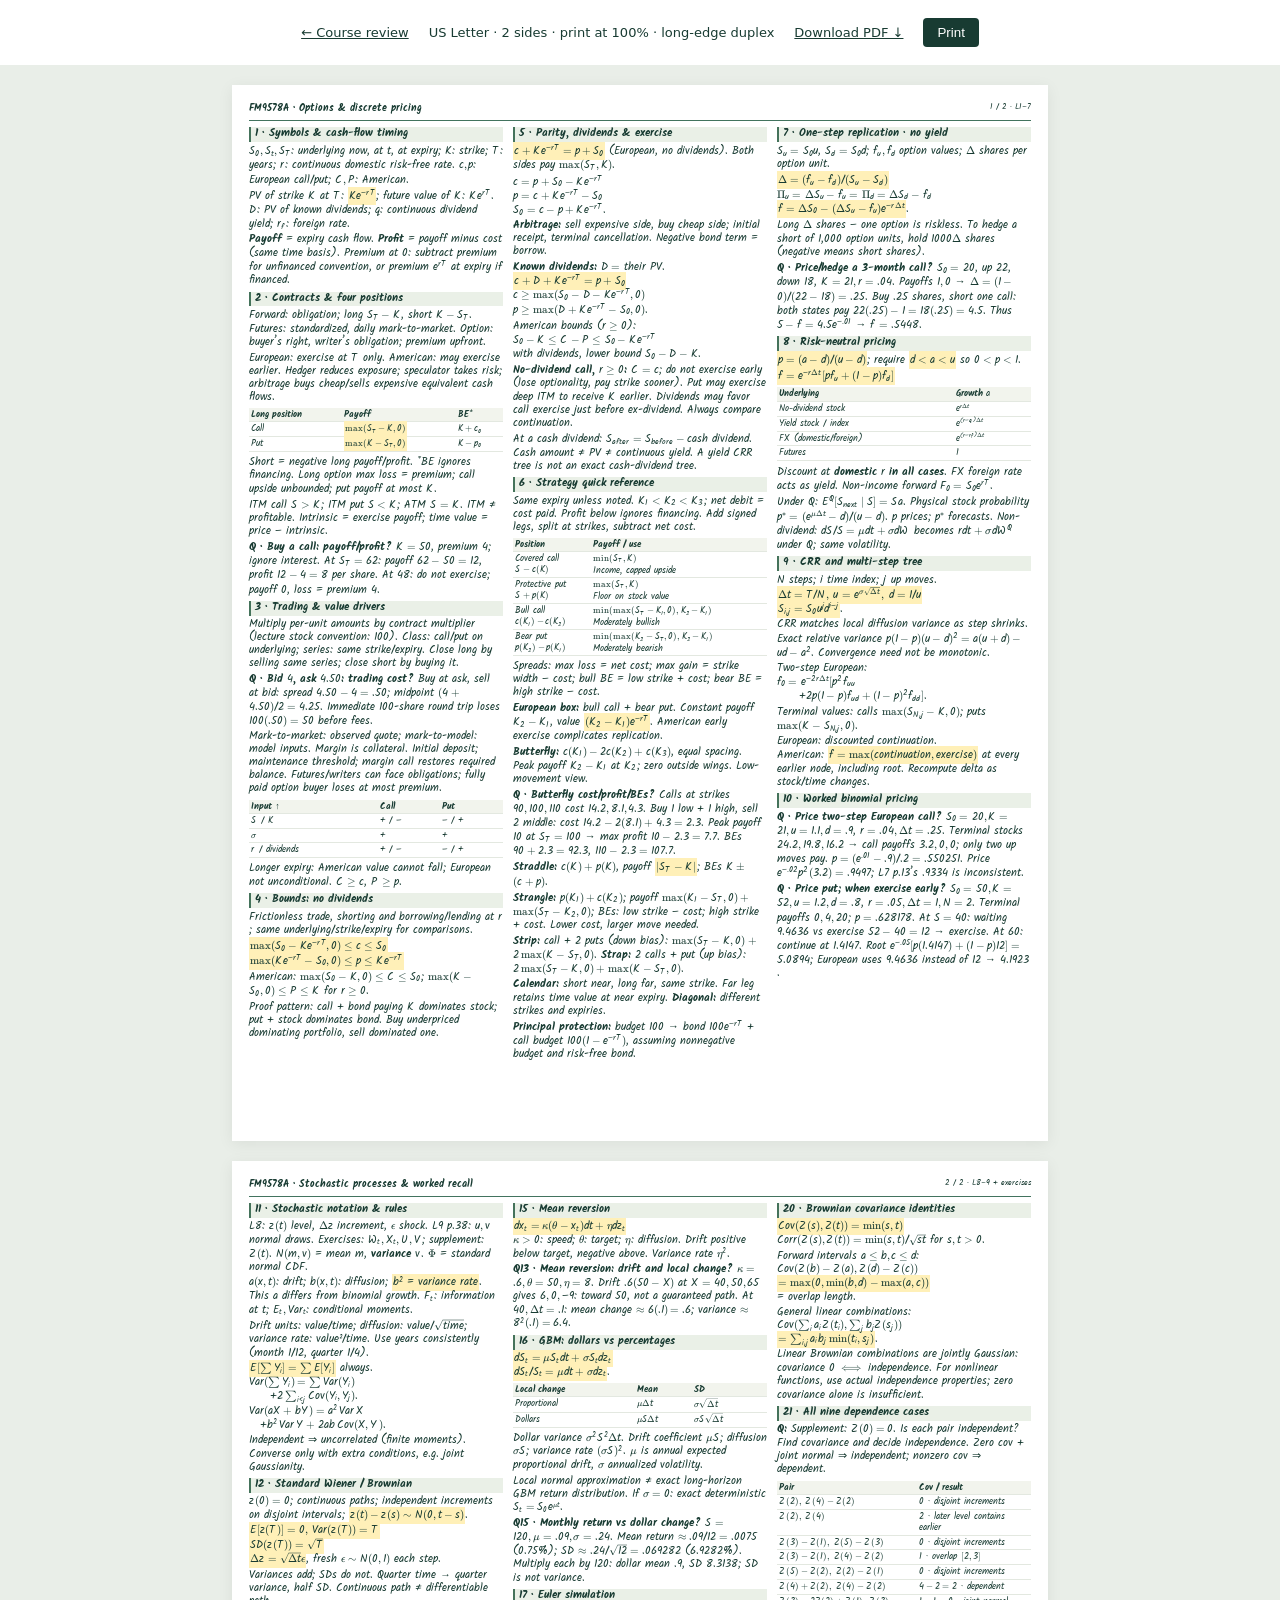
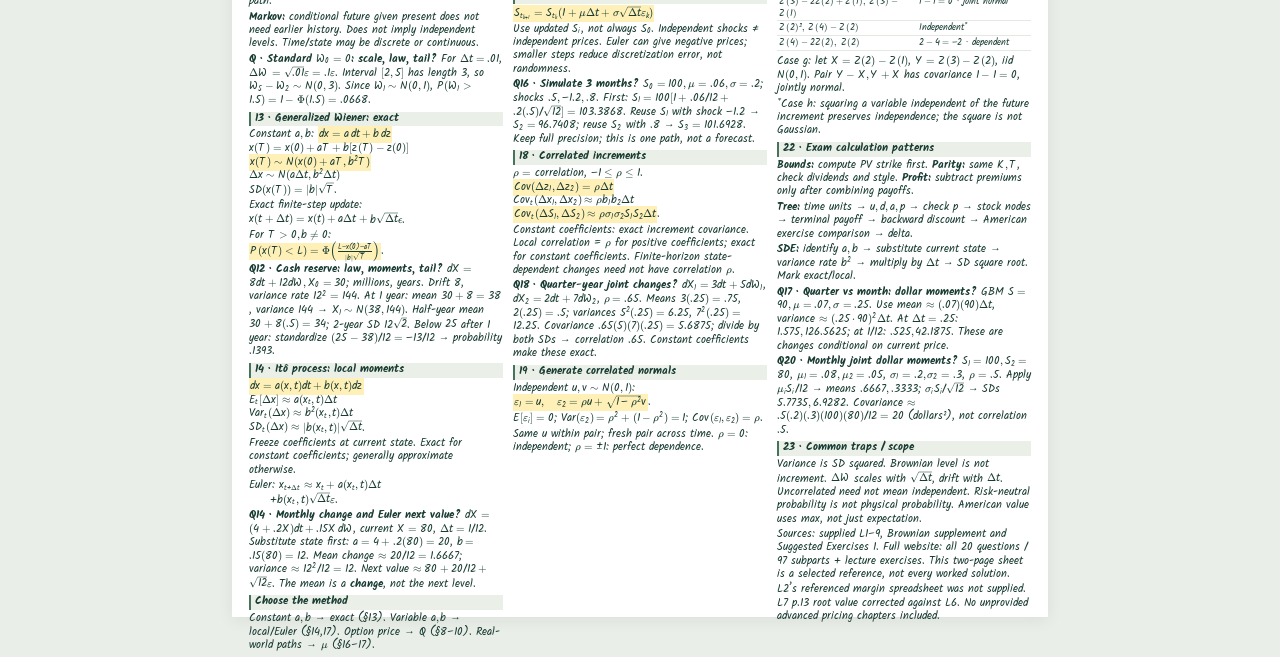
==== commit 4ec05f68: "Remove programming pseudocode and complexity notes from formula sheet" ====
--- a/formula-sheet.html
+++ b/formula-sheet.html
@@ -15,17 +15,7 @@
 <section><h2>7 · One-step replication · no yield</h2><p>$S_u=S_0u$, $S_d=S_0d$; $f_u,f_d$ option values; $\Delta$ shares per option unit.</p><p><mark>$\Delta=(f_u-f_d)/(S_u-S_d)$</mark><br>$\Pi_u=\Delta S_u-f_u=\Pi_d=\Delta S_d-f_d$<br><mark>$f=\Delta S_0-(\Delta S_u-f_u)e^{-r\Delta t}$</mark>.</p><p>Long $\Delta$ shares − one option is riskless. To hedge a short of 1,000 option units, hold $1000\Delta$ shares (negative means short shares).</p><p><b>Q · Price/hedge a 3-month call?</b> $S_0=20$, up $22$, down $18$, $K=21,r=.04$. Payoffs $1,0$ → $\Delta=(1-0)/(22-18)=.25$. Buy .25 shares, short one call: both states pay $22(.25)-1=18(.25)=4.5$. Thus $5-f=4.5e^{-.01}$ → $f=.5448$.</p></section>
 <section><h2>8 · Risk-neutral pricing</h2><p><mark>$p=(a-d)/(u-d)$</mark>; require <mark>$d&lt;a&lt;u$</mark> so $0&lt;p&lt;1$.</p><p><mark>$f=e^{-r\Delta t}[pf_u+(1-p)f_d]$</mark></p><table><tr><th>Underlying</th><th>Growth $a$</th></tr><tr><td>No-dividend stock</td><td>$e^{r\Delta t}$</td></tr><tr><td>Yield stock / index</td><td>$e^{(r-q)\Delta t}$</td></tr><tr><td>FX (domestic/foreign)</td><td>$e^{(r-r_f)\Delta t}$</td></tr><tr><td>Futures</td><td>$1$</td></tr></table><p>Discount at <b>domestic $r$ in all cases</b>. FX foreign rate acts as yield. Non-income forward $F_0=S_0e^{rT}$.</p><p>Under $Q$: $E^Q[S_{\rm next}\mid S]=Sa$. Physical stock probability $p^*=(e^{\mu\Delta t}-d)/(u-d)$. $p$ prices; $p^*$ forecasts. Non-dividend: $dS/S=\mu dt+\sigma dW$ becomes $r dt+\sigma dW^Q$ under $Q$; same volatility.</p></section>
 <section><h2>9 · CRR and multi-step tree</h2><p>$N$ steps; $i$ time index; $j$ up moves.<br><mark>$\Delta t=T/N,\ u=e^{\sigma\sqrt{\Delta t}},\ d=1/u$</mark><br><mark>$S_{i,j}=S_0u^jd^{i-j}$</mark>.</p><p>CRR matches local diffusion variance as step shrinks. Exact relative variance $p(1-p)(u-d)^2=a(u+d)-ud-a^2$. Convergence need not be monotonic.</p><p>Two-step European:<br>$f_0=e^{-2r\Delta t}[p^2f_{uu}$<br>$\qquad+2p(1-p)f_{ud}+(1-p)^2f_{dd}]$.</p><p>Terminal values: calls $\max(S_{N,j}-K,0)$; puts $\max(K-S_{N,j},0)$.</p><p>European: discounted continuation.<br>American: <mark>$f=\max(\text{continuation},\text{exercise})$</mark> at every earlier node, including root. Recompute delta as stock/time changes.</p></section>
-<section><h2>10 · Backward induction pseudocode</h2><pre>set dt,u,d,a,p,disc=exp(-r*dt)
-check d &lt; a &lt; u
-for j=0..N:
-  v[j]=payoff(S0*u^j*d^(N-j))
-for i=N-1 down to 0:
-  for j=0..i:  # ascending
-    V=disc*((1-p)*v[j]+p*v[j+1])
-    v[j]=V
-    if American:
-      v[j]=max(V,payoff(S0*u^j*d^(i-j)))
-return v[0]</pre><p>Time $O(N^2)$; rolling memory $O(N)$; storing whole tree $O(N^2)$.</p><p><b>Q · Price two-step European call?</b> $S_0=20,K=21,u=1.1,d=.9$, $r=.04,\Delta t=.25$. Terminal stocks $24.2,19.8,16.2$ → call payoffs $3.2,0,0$; only two up moves pay. $p=(e^{.01}-.9)/.2=.550251$. Price $e^{-.02}p^2(3.2)=.9497$; L7 p.13’s $.9334$ is inconsistent.</p><p><b>Q · Price put; when exercise early?</b> $S_0=50,K=52,u=1.2,d=.8$, $r=.05,\Delta t=1,N=2$. Terminal payoffs $0,4,20$; $p=.628178$. At $S=40$: waiting $9.4636$ vs exercise $52-40=12$ → exercise. At $60$: continue at $1.4147$. Root $e^{-.05}[p(1.4147)+(1-p)12]=5.0894$; European uses $9.4636$ instead of $12$ → $4.1923$.</p></section>
+<section><h2>10 · Worked binomial pricing</h2><p><b>Q · Price two-step European call?</b> $S_0=20,K=21,u=1.1,d=.9$, $r=.04,\Delta t=.25$. Terminal stocks $24.2,19.8,16.2$ → call payoffs $3.2,0,0$; only two up moves pay. $p=(e^{.01}-.9)/.2=.550251$. Price $e^{-.02}p^2(3.2)=.9497$; L7 p.13’s $.9334$ is inconsistent.</p><p><b>Q · Price put; when exercise early?</b> $S_0=50,K=52,u=1.2,d=.8$, $r=.05,\Delta t=1,N=2$. Terminal payoffs $0,4,20$; $p=.628178$. At $S=40$: waiting $9.4636$ vs exercise $52-40=12$ → exercise. At $60$: continue at $1.4147$. Root $e^{-.05}[p(1.4147)+(1-p)12]=5.0894$; European uses $9.4636$ instead of $12$ → $4.1923$.</p></section>
 </div></div></article>
 <article class="sheet" id="side-2"><header><b>FM9578A · Stochastic processes & worked recall</b><span>2 / 2 · L8–9 + exercises</span></header><div class="columns">
 <div class="column">
@@ -38,15 +28,9 @@
 <div class="column">
 <section><h2>15 · Mean reversion</h2><p><mark>$dx_t=\kappa(\theta-x_t)dt+\eta dz_t$</mark><br>$\kappa&gt;0$: speed; $\theta$: target; $\eta$: diffusion. Drift positive below target, negative above. Variance rate $\eta^2$.</p><p><b>Q13 · Mean reversion: drift and local change?</b> $\kappa=.6,\theta=50,\eta=8$. Drift $.6(50-X)$ at $X=40,50,65$ gives $6,0,-9$: toward 50, not a guaranteed path. At $40,\Delta t=.1$: mean change $\approx6(.1)=.6$; variance $\approx8^2(.1)=6.4$.</p></section>
 <section><h2>16 · GBM: dollars vs percentages</h2><p><mark>$dS_t=\mu S_tdt+\sigma S_tdz_t$</mark><br><mark>$dS_t/S_t=\mu dt+\sigma dz_t$</mark>.</p><table><tr><th>Local change</th><th>Mean</th><th>SD</th></tr><tr><td>Proportional</td><td>$\mu\Delta t$</td><td>$\sigma\sqrt{\Delta t}$</td></tr><tr><td>Dollars</td><td>$\mu S\Delta t$</td><td>$\sigma S\sqrt{\Delta t}$</td></tr></table><p>Dollar variance $\sigma^2S^2\Delta t$. Drift coefficient $\mu S$; diffusion $\sigma S$; variance rate $(\sigma S)^2$. $\mu$ is annual expected proportional drift, $\sigma$ annualized volatility.</p><p>Local normal approximation ≠ exact long-horizon GBM return distribution. If $\sigma=0$: exact deterministic $S_t=S_0e^{\mu t}$.</p><p><b>Q15 · Monthly return vs dollar change?</b> $S=120,\mu=.09,\sigma=.24$. Mean return $\approx.09/12=.0075$ (0.75%); SD $\approx.24/\sqrt{12}=.069282$ (6.9282%). Multiply each by $120$: dollar mean $.9$, SD $8.3138$; SD is not variance.</p></section>
-<section><h2>17 · Euler simulation</h2><p><mark>$S_{t_{k+1}}=S_{t_k}(1+\mu\Delta t+\sigma\sqrt{\Delta t}\varepsilon_k)$</mark></p><pre>dt=T/N; S=S0
-for i=0..N-1:
-  draw fresh epsilon ~ N(0,1)
-  S=S*(1+mu*dt+sigma*sqrt(dt)*epsilon)
-  store S if a path is needed</pre><p>Time $O(N)$ per path; $O(1)$ rolling state, $O(N)$ stored path. $M$ paths: $O(MN)$ time.</p><p>Use updated $S_i$, not always $S_0$. Independent shocks ≠ independent prices. Euler can give negative prices; smaller steps reduce discretization error, not randomness.</p><p><b>Q16 · Simulate 3 months?</b> $S_0=100,\mu=.06,\sigma=.2$; shocks $.5,-1.2,.8$. First: $S_1=100[1+.06/12+.2(.5)/\sqrt{12}]=103.3868$. Reuse $S_1$ with shock $-1.2$ → $S_2=96.7408$; reuse $S_2$ with $.8$ → $S_3=101.6928$. Keep full precision; this is one path, not a forecast.</p></section>
+<section><h2>17 · Euler simulation</h2><p><mark>$S_{t_{k+1}}=S_{t_k}(1+\mu\Delta t+\sigma\sqrt{\Delta t}\varepsilon_k)$</mark></p><p>Use updated $S_i$, not always $S_0$. Independent shocks ≠ independent prices. Euler can give negative prices; smaller steps reduce discretization error, not randomness.</p><p><b>Q16 · Simulate 3 months?</b> $S_0=100,\mu=.06,\sigma=.2$; shocks $.5,-1.2,.8$. First: $S_1=100[1+.06/12+.2(.5)/\sqrt{12}]=103.3868$. Reuse $S_1$ with shock $-1.2$ → $S_2=96.7408$; reuse $S_2$ with $.8$ → $S_3=101.6928$. Keep full precision; this is one path, not a forecast.</p></section>
 <section><h2>18 · Correlated increments</h2><p>$\rho=$ correlation, $-1\le\rho\le1$.<br><mark>$\operatorname{Cov}(\Delta z_1,\Delta z_2)=\rho\Delta t$</mark><br>$\operatorname{Cov}_t(\Delta x_1,\Delta x_2)\approx\rho b_1b_2\Delta t$<br><mark>$\operatorname{Cov}_t(\Delta S_1,\Delta S_2)\approx\rho\sigma_1\sigma_2S_1S_2\Delta t$</mark>.</p><p>Constant coefficients: exact increment covariance. Local correlation = $\rho$ for positive coefficients; exact for constant coefficients. Finite-horizon state-dependent changes need not have correlation $\rho$.</p><p><b>Q18 · Quarter-year joint changes?</b> $dX_1=3dt+5dW_1$, $dX_2=2dt+7dW_2$, $\rho=.65$. Means $3(.25)=.75$, $2(.25)=.5$; variances $5^2(.25)=6.25$, $7^2(.25)=12.25$. Covariance $.65(5)(7)(.25)=5.6875$; divide by both SDs → correlation $.65$. Constant coefficients make these exact.</p></section>
-<section><h2>19 · Generate correlated normals</h2><p>Independent $u,v\sim N(0,1)$:<br><mark>$\varepsilon_1=u,\quad\varepsilon_2=\rho u+\sqrt{1-\rho^2}v$</mark>.</p><p>$E[\varepsilon_i]=0$; $\operatorname{Var}(\varepsilon_2)=\rho^2+(1-\rho^2)=1$; $\operatorname{Cov}(\varepsilon_1,\varepsilon_2)=\rho$.</p><pre>each step: draw fresh independent u,v
-e1=u; e2=rho*u+sqrt(1-rho^2)*v
-update each stock with its own e</pre><p>Same $u$ within pair; fresh pair across time. $\rho=0$: independent; $\rho=\pm1$: perfect dependence.</p></section>
+<section><h2>19 · Generate correlated normals</h2><p>Independent $u,v\sim N(0,1)$:<br><mark>$\varepsilon_1=u,\quad\varepsilon_2=\rho u+\sqrt{1-\rho^2}v$</mark>.</p><p>$E[\varepsilon_i]=0$; $\operatorname{Var}(\varepsilon_2)=\rho^2+(1-\rho^2)=1$; $\operatorname{Cov}(\varepsilon_1,\varepsilon_2)=\rho$.</p><p>Same $u$ within pair; fresh pair across time. $\rho=0$: independent; $\rho=\pm1$: perfect dependence.</p></section>
 </div>
 <div class="column">
 <section><h2>20 · Brownian covariance identities</h2><p><mark>$\operatorname{Cov}(Z(s),Z(t))=\min(s,t)$</mark><br>$\operatorname{Corr}(Z(s),Z(t))=\min(s,t)/\sqrt{st}$ for $s,t&gt;0$.</p><p>Forward intervals $a\le b,c\le d$:<br>$\operatorname{Cov}(Z(b)-Z(a),Z(d)-Z(c))$<br><mark>$=\max(0,\min(b,d)-\max(a,c))$</mark><br>= overlap length.</p><p>General linear combinations:<br>$\operatorname{Cov}(\sum_i a_iZ(t_i),\sum_j b_jZ(s_j))$<br><mark>$=\sum_{i,j}a_ib_j\min(t_i,s_j)$</mark>.</p><p>Linear Brownian combinations are jointly Gaussian: covariance $0\iff$ independence. For nonlinear functions, use actual independence properties; zero covariance alone is insufficient.</p></section>
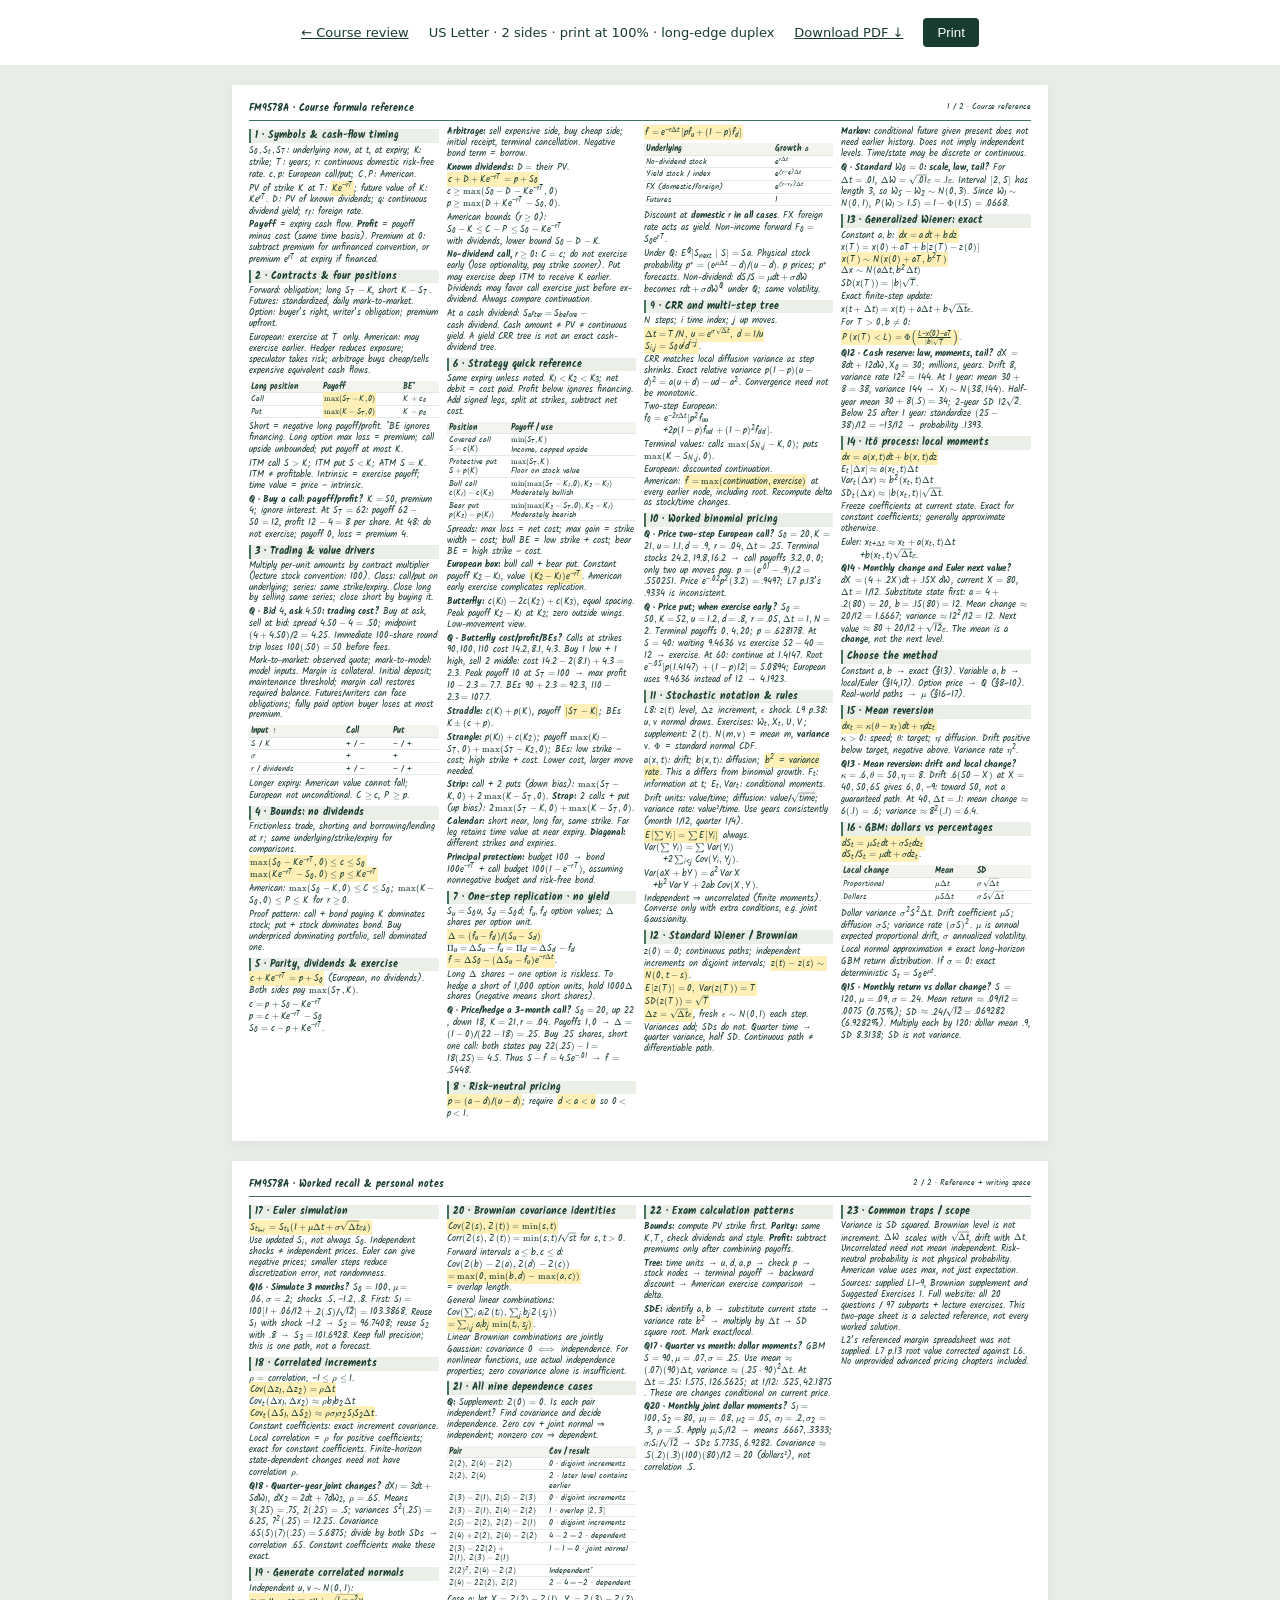
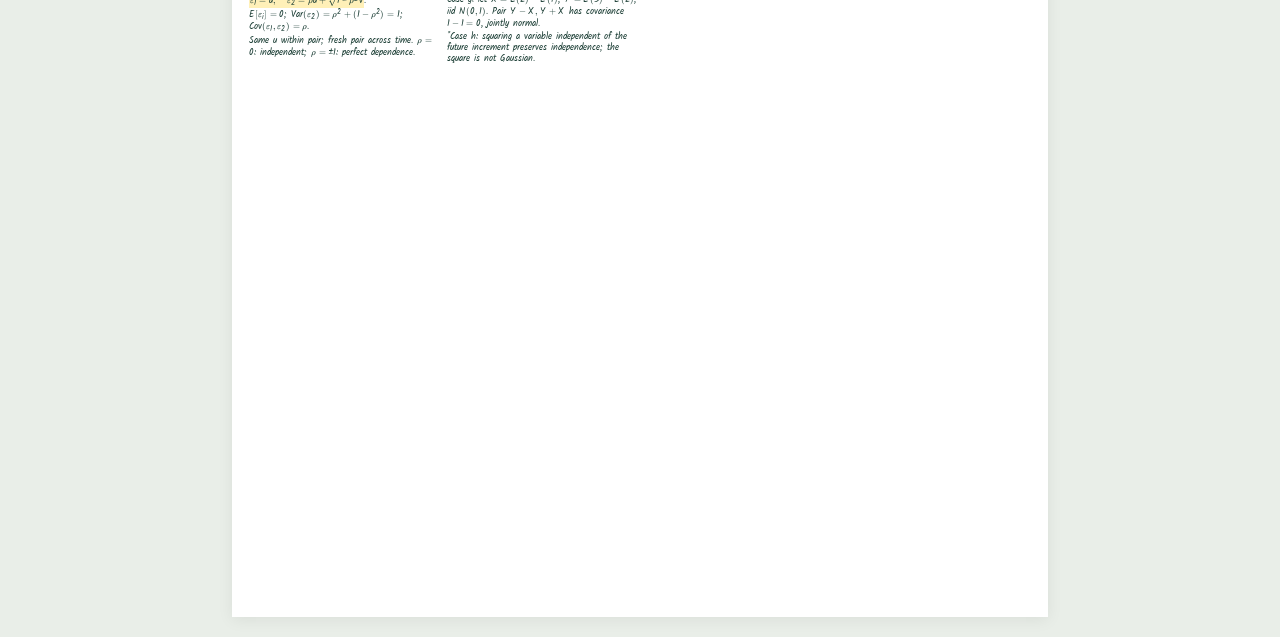
==== commit 5f8c1912: "Reserve half of second sheet for handwritten notes without dropping content" ====
--- a/formula-sheet.html
+++ b/formula-sheet.html
@@ -1,40 +1,4 @@
 <!doctype html><html lang="en"><head><meta charset="utf-8"><meta name="viewport" content="width=device-width,initial-scale=1"><title>FM9578A · Two-sided formula sheet</title><link rel="icon" href="assets/favicon.svg"><link rel="stylesheet" href="assets/katex/katex.min.css"><link rel="stylesheet" href="assets/sheet.css"><script defer src="assets/katex/katex-browser.js"></script><script defer src="assets/math.js"></script><script defer src="assets/sheet.js"></script></head><body><nav class="screen-nav"><a href="index.html">← Course review</a><span>US Letter · 2 sides · print at 100% · long-edge duplex</span><a href="downloads/FM9578A-formula-sheet.pdf">Download PDF ↓</a><button id="print">Print</button></nav>
 <main>
-<article class="sheet" id="side-1"><header><b>FM9578A · Options & discrete pricing</b><span>1 / 2 · L1–7</span></header><div class="columns">
-<div class="column">
-<section><h2>1 · Symbols & cash-flow timing</h2><p>$S_0,S_t,S_T$: underlying now, at $t$, at expiry; $K$: strike; $T$: years; $r$: continuous domestic risk-free rate. $c,p$: European call/put; $C,P$: American.</p><p>PV of strike $K$ at $T$: <mark>$Ke^{-rT}$</mark>; future value of $K$: $Ke^{rT}$. $D$: PV of known dividends; $q$: continuous dividend yield; $r_f$: foreign rate.</p><p><b>Payoff</b> = expiry cash flow. <b>Profit</b> = payoff minus cost (same time basis). Premium at $0$: subtract premium for unfinanced convention, or premium $e^{rT}$ at expiry if financed.</p></section>
-<section><h2>2 · Contracts & four positions</h2><p>Forward: obligation; long $S_T-K$, short $K-S_T$. Futures: standardized, daily mark-to-market. Option: buyer’s right, writer’s obligation; premium upfront.</p><p>European: exercise at $T$ only. American: may exercise earlier. Hedger reduces exposure; speculator takes risk; arbitrage buys cheap/sells expensive equivalent cash flows.</p><table><tr><th>Long position</th><th>Payoff</th><th>BE*</th></tr><tr><td>Call</td><td><mark>$\max(S_T-K,0)$</mark></td><td>$K+c_0$</td></tr><tr><td>Put</td><td><mark>$\max(K-S_T,0)$</mark></td><td>$K-p_0$</td></tr></table><p>Short = negative long payoff/profit. *BE ignores financing. Long option max loss = premium; call upside unbounded; put payoff at most $K$.</p><p>ITM call $S&gt;K$; ITM put $S&lt;K$; ATM $S=K$. ITM ≠ profitable. Intrinsic = exercise payoff; time value = price − intrinsic.</p><p><b>Q · Buy a call: payoff/profit?</b> $K=50$, premium $4$; ignore interest. At $S_T=62$: payoff $62-50=12$, profit $12-4=8$ per share. At $48$: do not exercise; payoff $0$, loss = premium $4$.</p></section>
-<section><h2>3 · Trading & value drivers</h2><p>Multiply per-unit amounts by contract multiplier (lecture stock convention: 100). Class: call/put on underlying; series: same strike/expiry. Close long by selling same series; close short by buying it.</p><p><b>Q · Bid $4$, ask $4.50$: trading cost?</b> Buy at ask, sell at bid: spread $4.50-4=.50$; midpoint $(4+4.50)/2=4.25$. Immediate 100-share round trip loses $100(.50)=50$ before fees.</p><p>Mark-to-market: observed quote; mark-to-model: model inputs. Margin is collateral. Initial deposit; maintenance threshold; margin call restores required balance. Futures/writers can face obligations; fully paid option buyer loses at most premium.</p><table><tr><th>Input ↑</th><th>Call</th><th>Put</th></tr><tr><td>$S$ / $K$</td><td>+ / −</td><td>− / +</td></tr><tr><td>$\sigma$</td><td>+</td><td>+</td></tr><tr><td>$r$ / dividends</td><td>+ / −</td><td>− / +</td></tr></table><p>Longer expiry: American value cannot fall; European not unconditional. $C\ge c$, $P\ge p$.</p></section>
-<section><h2>4 · Bounds: no dividends</h2><p>Frictionless trade, shorting and borrowing/lending at $r$; same underlying/strike/expiry for comparisons.</p><p><mark>$\max(S_0-Ke^{-rT},0)\le c\le S_0$</mark><br><mark>$\max(Ke^{-rT}-S_0,0)\le p\le Ke^{-rT}$</mark></p><p>American: $\max(S_0-K,0)\le C\le S_0$; $\max(K-S_0,0)\le P\le K$ for $r\ge0$.</p><p>Proof pattern: call + bond paying $K$ dominates stock; put + stock dominates bond. Buy underpriced dominating portfolio, sell dominated one.</p></section>
-</div>
-<div class="column">
-<section><h2>5 · Parity, dividends & exercise</h2><p><mark>$c+Ke^{-rT}=p+S_0$</mark> (European, no dividends). Both sides pay $\max(S_T,K)$.</p><p>$c=p+S_0-Ke^{-rT}$<br>$p=c+Ke^{-rT}-S_0$<br>$S_0=c-p+Ke^{-rT}$.</p><p><b>Arbitrage:</b> sell expensive side, buy cheap side; initial receipt, terminal cancellation. Negative bond term = borrow.</p><p><b>Known dividends:</b> $D=$ their PV.<br><mark>$c+D+Ke^{-rT}=p+S_0$</mark><br>$c\ge\max(S_0-D-Ke^{-rT},0)$<br>$p\ge\max(D+Ke^{-rT}-S_0,0)$.</p><p>American bounds ($r\ge0$):<br>$S_0-K\le C-P\le S_0-Ke^{-rT}$<br>with dividends, lower bound $S_0-D-K$.</p><p><b>No-dividend call, $r\ge0$:</b> $C=c$; do not exercise early (lose optionality, pay strike sooner). Put may exercise deep ITM to receive $K$ earlier. Dividends may favor call exercise just before ex-dividend. Always compare continuation.</p><p>At a cash dividend: $S_{\rm after}=S_{\rm before}-\text{cash dividend}$. Cash amount ≠ PV ≠ continuous yield. A yield CRR tree is not an exact cash-dividend tree.</p></section>
-<section><h2>6 · Strategy quick reference</h2><p>Same expiry unless noted. $K_1&lt;K_2&lt;K_3$; net debit = cost paid. Profit below ignores financing. Add signed legs, split at strikes, subtract net cost.</p><table><tr><th>Position</th><th>Payoff / use</th></tr><tr><td>Covered call<br>$S-c(K)$</td><td>$\min(S_T,K)$<br>Income, capped upside</td></tr><tr><td>Protective put<br>$S+p(K)$</td><td>$\max(S_T,K)$<br>Floor on stock value</td></tr><tr><td>Bull call<br>$c(K_1)-c(K_2)$</td><td>$\min(\max(S_T-K_1,0),K_2-K_1)$<br>Moderately bullish</td></tr><tr><td>Bear put<br>$p(K_2)-p(K_1)$</td><td>$\min(\max(K_2-S_T,0),K_2-K_1)$<br>Moderately bearish</td></tr></table><p>Spreads: max loss = net cost; max gain = strike width − cost; bull BE = low strike + cost; bear BE = high strike − cost.</p><p><b>European box:</b> bull call + bear put. Constant payoff $K_2-K_1$, value <mark>$(K_2-K_1)e^{-rT}$</mark>. American early exercise complicates replication.</p><p><b>Butterfly:</b> $c(K_1)-2c(K_2)+c(K_3)$, equal spacing. Peak payoff $K_2-K_1$ at $K_2$; zero outside wings. Low-movement view.</p><p><b>Q · Butterfly cost/profit/BEs?</b> Calls at strikes $90,100,110$ cost $14.2,8.1,4.3$. Buy 1 low + 1 high, sell 2 middle: cost $14.2-2(8.1)+4.3=2.3$. Peak payoff $10$ at $S_T=100$ → max profit $10-2.3=7.7$. BEs $90+2.3=92.3$, $110-2.3=107.7$.</p><p><b>Straddle:</b> $c(K)+p(K)$, payoff <mark>$|S_T-K|$</mark>; BEs $K\pm(c+p)$.</p><p><b>Strangle:</b> $p(K_1)+c(K_2)$; payoff $\max(K_1-S_T,0)+\max(S_T-K_2,0)$; BEs: low strike − cost; high strike + cost. Lower cost, larger move needed.</p><p><b>Strip:</b> call + 2 puts (down bias): $\max(S_T-K,0)+2\max(K-S_T,0)$. <b>Strap:</b> 2 calls + put (up bias): $2\max(S_T-K,0)+\max(K-S_T,0)$.</p><p><b>Calendar:</b> short near, long far, same strike. Far leg retains time value at near expiry. <b>Diagonal:</b> different strikes and expiries.</p><p><b>Principal protection:</b> budget $100$ → bond $100e^{-rT}$ + call budget $100(1-e^{-rT})$, assuming nonnegative budget and risk-free bond.</p></section>
-</div>
-<div class="column">
-<section><h2>7 · One-step replication · no yield</h2><p>$S_u=S_0u$, $S_d=S_0d$; $f_u,f_d$ option values; $\Delta$ shares per option unit.</p><p><mark>$\Delta=(f_u-f_d)/(S_u-S_d)$</mark><br>$\Pi_u=\Delta S_u-f_u=\Pi_d=\Delta S_d-f_d$<br><mark>$f=\Delta S_0-(\Delta S_u-f_u)e^{-r\Delta t}$</mark>.</p><p>Long $\Delta$ shares − one option is riskless. To hedge a short of 1,000 option units, hold $1000\Delta$ shares (negative means short shares).</p><p><b>Q · Price/hedge a 3-month call?</b> $S_0=20$, up $22$, down $18$, $K=21,r=.04$. Payoffs $1,0$ → $\Delta=(1-0)/(22-18)=.25$. Buy .25 shares, short one call: both states pay $22(.25)-1=18(.25)=4.5$. Thus $5-f=4.5e^{-.01}$ → $f=.5448$.</p></section>
-<section><h2>8 · Risk-neutral pricing</h2><p><mark>$p=(a-d)/(u-d)$</mark>; require <mark>$d&lt;a&lt;u$</mark> so $0&lt;p&lt;1$.</p><p><mark>$f=e^{-r\Delta t}[pf_u+(1-p)f_d]$</mark></p><table><tr><th>Underlying</th><th>Growth $a$</th></tr><tr><td>No-dividend stock</td><td>$e^{r\Delta t}$</td></tr><tr><td>Yield stock / index</td><td>$e^{(r-q)\Delta t}$</td></tr><tr><td>FX (domestic/foreign)</td><td>$e^{(r-r_f)\Delta t}$</td></tr><tr><td>Futures</td><td>$1$</td></tr></table><p>Discount at <b>domestic $r$ in all cases</b>. FX foreign rate acts as yield. Non-income forward $F_0=S_0e^{rT}$.</p><p>Under $Q$: $E^Q[S_{\rm next}\mid S]=Sa$. Physical stock probability $p^*=(e^{\mu\Delta t}-d)/(u-d)$. $p$ prices; $p^*$ forecasts. Non-dividend: $dS/S=\mu dt+\sigma dW$ becomes $r dt+\sigma dW^Q$ under $Q$; same volatility.</p></section>
-<section><h2>9 · CRR and multi-step tree</h2><p>$N$ steps; $i$ time index; $j$ up moves.<br><mark>$\Delta t=T/N,\ u=e^{\sigma\sqrt{\Delta t}},\ d=1/u$</mark><br><mark>$S_{i,j}=S_0u^jd^{i-j}$</mark>.</p><p>CRR matches local diffusion variance as step shrinks. Exact relative variance $p(1-p)(u-d)^2=a(u+d)-ud-a^2$. Convergence need not be monotonic.</p><p>Two-step European:<br>$f_0=e^{-2r\Delta t}[p^2f_{uu}$<br>$\qquad+2p(1-p)f_{ud}+(1-p)^2f_{dd}]$.</p><p>Terminal values: calls $\max(S_{N,j}-K,0)$; puts $\max(K-S_{N,j},0)$.</p><p>European: discounted continuation.<br>American: <mark>$f=\max(\text{continuation},\text{exercise})$</mark> at every earlier node, including root. Recompute delta as stock/time changes.</p></section>
-<section><h2>10 · Worked binomial pricing</h2><p><b>Q · Price two-step European call?</b> $S_0=20,K=21,u=1.1,d=.9$, $r=.04,\Delta t=.25$. Terminal stocks $24.2,19.8,16.2$ → call payoffs $3.2,0,0$; only two up moves pay. $p=(e^{.01}-.9)/.2=.550251$. Price $e^{-.02}p^2(3.2)=.9497$; L7 p.13’s $.9334$ is inconsistent.</p><p><b>Q · Price put; when exercise early?</b> $S_0=50,K=52,u=1.2,d=.8$, $r=.05,\Delta t=1,N=2$. Terminal payoffs $0,4,20$; $p=.628178$. At $S=40$: waiting $9.4636$ vs exercise $52-40=12$ → exercise. At $60$: continue at $1.4147$. Root $e^{-.05}[p(1.4147)+(1-p)12]=5.0894$; European uses $9.4636$ instead of $12$ → $4.1923$.</p></section>
-</div></div></article>
-<article class="sheet" id="side-2"><header><b>FM9578A · Stochastic processes & worked recall</b><span>2 / 2 · L8–9 + exercises</span></header><div class="columns">
-<div class="column">
-<section><h2>11 · Stochastic notation & rules</h2><p>L8: $z(t)$ level, $\Delta z$ increment, $\epsilon$ shock. L9 p.38: $u,v$ normal draws. Exercises: $W_t,X_t,U,V$; supplement: $Z(t)$. $N(m,v)$ = mean $m$, <b>variance $v$</b>. $\Phi$ = standard normal CDF.</p><p>$a(x,t)$: drift; $b(x,t)$: diffusion; <mark>$b^2$ = variance rate</mark>. This $a$ differs from binomial growth. $\mathcal F_t$: information at $t$; $E_t,\operatorname{Var}_t$: conditional moments.</p><p>Drift units: value/time; diffusion: value/$\sqrt{\rm time}$; variance rate: value²/time. Use years consistently (month $1/12$, quarter $1/4$).</p><p><mark>$E[\sum Y_i]=\sum E[Y_i]$</mark> always.<br>$\operatorname{Var}(\sum Y_i)=\sum\operatorname{Var}(Y_i)$<br>$\qquad+2\sum_{i&lt;j}\operatorname{Cov}(Y_i,Y_j)$.</p><p>$\operatorname{Var}(aX+bY)=a^2\operatorname{Var}X$<br>$\quad+b^2\operatorname{Var}Y+2ab\operatorname{Cov}(X,Y)$.</p><p>Independent ⇒ uncorrelated (finite moments). Converse only with extra conditions, e.g. joint Gaussianity.</p></section>
-<section><h2>12 · Standard Wiener / Brownian</h2><p>$z(0)=0$; continuous paths; independent increments on disjoint intervals; <mark>$z(t)-z(s)\sim N(0,t-s)$</mark>.</p><p><mark>$E[z(T)]=0,\ \operatorname{Var}(z(T))=T$</mark><br><mark>$\operatorname{SD}(z(T))=\sqrt T$</mark><br><mark>$\Delta z=\sqrt{\Delta t}\epsilon$</mark>, fresh $\epsilon\sim N(0,1)$ each step.</p><p>Variances add; SDs do not. Quarter time → quarter variance, half SD. Continuous path ≠ differentiable path.</p><p><b>Markov:</b> conditional future given present does not need earlier history. Does not imply independent levels. Time/state may be discrete or continuous.</p><p><b>Q · Standard $W_0=0$: scale, law, tail?</b> For $\Delta t=.01$, $\Delta W=\sqrt{.01}\varepsilon=.1\varepsilon$. Interval $[2,5]$ has length $3$, so $W_5-W_2\sim N(0,3)$. Since $W_1\sim N(0,1)$, $P(W_1&gt;1.5)=1-\Phi(1.5)=.0668$.</p></section>
-<section><h2>13 · Generalized Wiener: exact</h2><p>Constant $a,b$: <mark>$dx=a\,dt+b\,dz$</mark><br>$x(T)=x(0)+aT+b[z(T)-z(0)]$<br><mark>$x(T)\sim N(x(0)+aT,b^2T)$</mark><br>$\Delta x\sim N(a\Delta t,b^2\Delta t)$<br>$\operatorname{SD}(x(T))=|b|\sqrt T$.</p><p>Exact finite-step update:<br>$x(t+\Delta t)=x(t)+a\Delta t+b\sqrt{\Delta t}\epsilon$.</p><p>For $T&gt;0,b\ne0$:<br><mark>$P(x(T)&lt;L)=\Phi\!\left(\frac{L-x(0)-aT}{|b|\sqrt T}\right)$</mark>.</p><p><b>Q12 · Cash reserve: law, moments, tail?</b> $dX=8dt+12dW,X_0=30$; millions, years. Drift $8$, variance rate $12^2=144$. At 1 year: mean $30+8=38$, variance $144$ → $X_1\sim N(38,144)$. Half-year mean $30+8(.5)=34$; 2-year SD $12\sqrt{2}$. Below $25$ after 1 year: standardize $(25-38)/12=-13/12$ → probability $.1393$.</p></section>
-<section><h2>14 · Itô process: local moments</h2><p><mark>$dx=a(x,t)dt+b(x,t)dz$</mark><br>$E_t[\Delta x]\approx a(x_t,t)\Delta t$<br>$\operatorname{Var}_t(\Delta x)\approx b^2(x_t,t)\Delta t$<br>$\operatorname{SD}_t(\Delta x)\approx|b(x_t,t)|\sqrt{\Delta t}$.</p><p>Freeze coefficients at current state. Exact for constant coefficients; generally approximate otherwise.</p><p>Euler: $x_{t+\Delta t}\approx x_t+a(x_t,t)\Delta t$<br>$\qquad+b(x_t,t)\sqrt{\Delta t}\varepsilon$.</p><p><b>Q14 · Monthly change and Euler next value?</b> $dX=(4+.2X)dt+.15X\,dW$, current $X=80$, $\Delta t=1/12$. Substitute state first: $a=4+.2(80)=20$, $b=.15(80)=12$. Mean change $\approx20/12=1.6667$; variance $\approx12^2/12=12$. Next value $\approx80+20/12+\sqrt{12}\varepsilon$. The mean is a <b>change</b>, not the next level.</p></section>
-<section><h2>Choose the method</h2><p>Constant $a,b$ → exact (§13). Variable $a,b$ → local/Euler (§14,17). Option price → $Q$ (§8–10). Real-world paths → $\mu$ (§16–17).</p></section>
-</div>
-<div class="column">
-<section><h2>15 · Mean reversion</h2><p><mark>$dx_t=\kappa(\theta-x_t)dt+\eta dz_t$</mark><br>$\kappa&gt;0$: speed; $\theta$: target; $\eta$: diffusion. Drift positive below target, negative above. Variance rate $\eta^2$.</p><p><b>Q13 · Mean reversion: drift and local change?</b> $\kappa=.6,\theta=50,\eta=8$. Drift $.6(50-X)$ at $X=40,50,65$ gives $6,0,-9$: toward 50, not a guaranteed path. At $40,\Delta t=.1$: mean change $\approx6(.1)=.6$; variance $\approx8^2(.1)=6.4$.</p></section>
-<section><h2>16 · GBM: dollars vs percentages</h2><p><mark>$dS_t=\mu S_tdt+\sigma S_tdz_t$</mark><br><mark>$dS_t/S_t=\mu dt+\sigma dz_t$</mark>.</p><table><tr><th>Local change</th><th>Mean</th><th>SD</th></tr><tr><td>Proportional</td><td>$\mu\Delta t$</td><td>$\sigma\sqrt{\Delta t}$</td></tr><tr><td>Dollars</td><td>$\mu S\Delta t$</td><td>$\sigma S\sqrt{\Delta t}$</td></tr></table><p>Dollar variance $\sigma^2S^2\Delta t$. Drift coefficient $\mu S$; diffusion $\sigma S$; variance rate $(\sigma S)^2$. $\mu$ is annual expected proportional drift, $\sigma$ annualized volatility.</p><p>Local normal approximation ≠ exact long-horizon GBM return distribution. If $\sigma=0$: exact deterministic $S_t=S_0e^{\mu t}$.</p><p><b>Q15 · Monthly return vs dollar change?</b> $S=120,\mu=.09,\sigma=.24$. Mean return $\approx.09/12=.0075$ (0.75%); SD $\approx.24/\sqrt{12}=.069282$ (6.9282%). Multiply each by $120$: dollar mean $.9$, SD $8.3138$; SD is not variance.</p></section>
-<section><h2>17 · Euler simulation</h2><p><mark>$S_{t_{k+1}}=S_{t_k}(1+\mu\Delta t+\sigma\sqrt{\Delta t}\varepsilon_k)$</mark></p><p>Use updated $S_i$, not always $S_0$. Independent shocks ≠ independent prices. Euler can give negative prices; smaller steps reduce discretization error, not randomness.</p><p><b>Q16 · Simulate 3 months?</b> $S_0=100,\mu=.06,\sigma=.2$; shocks $.5,-1.2,.8$. First: $S_1=100[1+.06/12+.2(.5)/\sqrt{12}]=103.3868$. Reuse $S_1$ with shock $-1.2$ → $S_2=96.7408$; reuse $S_2$ with $.8$ → $S_3=101.6928$. Keep full precision; this is one path, not a forecast.</p></section>
-<section><h2>18 · Correlated increments</h2><p>$\rho=$ correlation, $-1\le\rho\le1$.<br><mark>$\operatorname{Cov}(\Delta z_1,\Delta z_2)=\rho\Delta t$</mark><br>$\operatorname{Cov}_t(\Delta x_1,\Delta x_2)\approx\rho b_1b_2\Delta t$<br><mark>$\operatorname{Cov}_t(\Delta S_1,\Delta S_2)\approx\rho\sigma_1\sigma_2S_1S_2\Delta t$</mark>.</p><p>Constant coefficients: exact increment covariance. Local correlation = $\rho$ for positive coefficients; exact for constant coefficients. Finite-horizon state-dependent changes need not have correlation $\rho$.</p><p><b>Q18 · Quarter-year joint changes?</b> $dX_1=3dt+5dW_1$, $dX_2=2dt+7dW_2$, $\rho=.65$. Means $3(.25)=.75$, $2(.25)=.5$; variances $5^2(.25)=6.25$, $7^2(.25)=12.25$. Covariance $.65(5)(7)(.25)=5.6875$; divide by both SDs → correlation $.65$. Constant coefficients make these exact.</p></section>
-<section><h2>19 · Generate correlated normals</h2><p>Independent $u,v\sim N(0,1)$:<br><mark>$\varepsilon_1=u,\quad\varepsilon_2=\rho u+\sqrt{1-\rho^2}v$</mark>.</p><p>$E[\varepsilon_i]=0$; $\operatorname{Var}(\varepsilon_2)=\rho^2+(1-\rho^2)=1$; $\operatorname{Cov}(\varepsilon_1,\varepsilon_2)=\rho$.</p><p>Same $u$ within pair; fresh pair across time. $\rho=0$: independent; $\rho=\pm1$: perfect dependence.</p></section>
-</div>
-<div class="column">
-<section><h2>20 · Brownian covariance identities</h2><p><mark>$\operatorname{Cov}(Z(s),Z(t))=\min(s,t)$</mark><br>$\operatorname{Corr}(Z(s),Z(t))=\min(s,t)/\sqrt{st}$ for $s,t&gt;0$.</p><p>Forward intervals $a\le b,c\le d$:<br>$\operatorname{Cov}(Z(b)-Z(a),Z(d)-Z(c))$<br><mark>$=\max(0,\min(b,d)-\max(a,c))$</mark><br>= overlap length.</p><p>General linear combinations:<br>$\operatorname{Cov}(\sum_i a_iZ(t_i),\sum_j b_jZ(s_j))$<br><mark>$=\sum_{i,j}a_ib_j\min(t_i,s_j)$</mark>.</p><p>Linear Brownian combinations are jointly Gaussian: covariance $0\iff$ independence. For nonlinear functions, use actual independence properties; zero covariance alone is insufficient.</p></section>
-<section><h2>21 · All nine dependence cases</h2><p><b>Q:</b> Supplement: $Z(0)=0$. Is each pair independent? Find covariance and decide independence. Zero cov + joint normal ⇒ independent; nonzero cov ⇒ dependent.</p><table><tr><th>Pair</th><th>Cov / result</th></tr><tr><td>$Z(2),\ Z(4)-Z(2)$</td><td>$0$ · disjoint increments</td></tr><tr><td>$Z(2),\ Z(4)$</td><td>$2$ · later level contains earlier</td></tr><tr><td>$Z(3)-Z(1),\ Z(5)-Z(3)$</td><td>$0$ · disjoint increments</td></tr><tr><td>$Z(3)-Z(1),\ Z(4)-Z(2)$</td><td>$1$ · overlap $[2,3]$</td></tr><tr><td>$Z(5)-Z(2),\ Z(2)-Z(1)$</td><td>$0$ · disjoint increments</td></tr><tr><td>$Z(4)+Z(2),\ Z(4)-Z(2)$</td><td>$4-2=2$ · dependent</td></tr><tr><td>$Z(3)-2Z(2)+Z(1),\ Z(3)-Z(1)$</td><td>$1-1=0$ · joint normal</td></tr><tr><td>$Z(2)^2,\ Z(4)-Z(2)$</td><td>Independent*</td></tr><tr><td>$Z(4)-2Z(2),\ Z(2)$</td><td>$2-4=-2$ · dependent</td></tr></table><p>Case g: let $X=Z(2)-Z(1)$, $Y=Z(3)-Z(2)$, iid $N(0,1)$. Pair $Y-X,Y+X$ has covariance $1-1=0$, jointly normal.</p><p>*Case h: squaring a variable independent of the future increment preserves independence; the square is not Gaussian.</p></section>
-<section><h2>22 · Exam calculation patterns</h2><p><b>Bounds:</b> compute PV strike first. <b>Parity:</b> same $K,T$, check dividends and style. <b>Profit:</b> subtract premiums only after combining payoffs.</p><p><b>Tree:</b> time units → $u,d,a,p$ → check $p$ → stock nodes → terminal payoff → backward discount → American exercise comparison → delta.</p><p><b>SDE:</b> identify $a,b$ → substitute current state → variance rate $b^2$ → multiply by $\Delta t$ → SD square root. Mark exact/local.</p><p><b>Q17 · Quarter vs month: dollar moments?</b> GBM $S=90,\mu=.07,\sigma=.25$. Use mean $\approx(.07)(90)\Delta t$, variance $\approx(.25\cdot90)^2\Delta t$. At $\Delta t=.25$: $1.575,126.5625$; at $1/12$: $.525,42.1875$. These are changes conditional on current price.</p><p><b>Q20 · Monthly joint dollar moments?</b> $S_1=100,S_2=80$, $\mu_1=.08,\mu_2=.05$, $\sigma_1=.2,\sigma_2=.3$, $\rho=.5$. Apply $\mu_iS_i/12$ → means $.6667,.3333$; $\sigma_iS_i/\sqrt{12}$ → SDs $5.7735,6.9282$. Covariance $\approx.5(.2)(.3)(100)(80)/12=20$ (dollars²), not correlation $.5$.</p></section>
-<section><h2>23 · Common traps / scope</h2><p>Variance is SD squared. Brownian level is not increment. $\Delta W$ scales with $\sqrt{\Delta t}$, drift with $\Delta t$. Uncorrelated need not mean independent. Risk-neutral probability is not physical probability. American value uses max, not just expectation.</p><p>Sources: supplied L1–9, Brownian supplement and Suggested Exercises 1. Full website: all 20 questions / 97 subparts + lecture exercises. This two-page sheet is a selected reference, not every worked solution.</p><p>L2’s referenced margin spreadsheet was not supplied. L7 p.13 root value corrected against L6. No unprovided advanced pricing chapters included.</p></section>
-</div></div></article></main></body></html>
+<article class="sheet" id="side-1"><header><b>FM9578A · Course formula reference</b><span>1 / 2 · Course reference</span></header><div class="columns"><div class="column"><section><h2>1 · Symbols &amp; cash-flow timing</h2><p>$S_0,S_t,S_T$: underlying now, at $t$, at expiry; $K$: strike; $T$: years; $r$: continuous domestic risk-free rate. $c,p$: European call/put; $C,P$: American.</p><p>PV of strike $K$ at $T$: <mark>$Ke^{-rT}$</mark>; future value of $K$: $Ke^{rT}$. $D$: PV of known dividends; $q$: continuous dividend yield; $r_f$: foreign rate.</p><p><b>Payoff</b> = expiry cash flow. <b>Profit</b> = payoff minus cost (same time basis). Premium at $0$: subtract premium for unfinanced convention, or premium $e^{rT}$ at expiry if financed.</p><h2>2 · Contracts &amp; four positions</h2><p>Forward: obligation; long $S_T-K$, short $K-S_T$. Futures: standardized, daily mark-to-market. Option: buyer’s right, writer’s obligation; premium upfront.</p><p>European: exercise at $T$ only. American: may exercise earlier. Hedger reduces exposure; speculator takes risk; arbitrage buys cheap/sells expensive equivalent cash flows.</p><table><tbody><tr><th>Long position</th><th>Payoff</th><th>BE*</th></tr><tr><td>Call</td><td><mark>$\max(S_T-K,0)$</mark></td><td>$K+c_0$</td></tr><tr><td>Put</td><td><mark>$\max(K-S_T,0)$</mark></td><td>$K-p_0$</td></tr></tbody></table><p>Short = negative long payoff/profit. *BE ignores financing. Long option max loss = premium; call upside unbounded; put payoff at most $K$.</p><p>ITM call $S&gt;K$; ITM put $S&lt;K$; ATM $S=K$. ITM ≠ profitable. Intrinsic = exercise payoff; time value = price − intrinsic.</p><p><b>Q · Buy a call: payoff/profit?</b> $K=50$, premium $4$; ignore interest. At $S_T=62$: payoff $62-50=12$, profit $12-4=8$ per share. At $48$: do not exercise; payoff $0$, loss = premium $4$.</p><h2>3 · Trading &amp; value drivers</h2><p>Multiply per-unit amounts by contract multiplier (lecture stock convention: 100). Class: call/put on underlying; series: same strike/expiry. Close long by selling same series; close short by buying it.</p><p><b>Q · Bid $4$, ask $4.50$: trading cost?</b> Buy at ask, sell at bid: spread $4.50-4=.50$; midpoint $(4+4.50)/2=4.25$. Immediate 100-share round trip loses $100(.50)=50$ before fees.</p><p>Mark-to-market: observed quote; mark-to-model: model inputs. Margin is collateral. Initial deposit; maintenance threshold; margin call restores required balance. Futures/writers can face obligations; fully paid option buyer loses at most premium.</p><table><tbody><tr><th>Input ↑</th><th>Call</th><th>Put</th></tr><tr><td>$S$ / $K$</td><td>+ / −</td><td>− / +</td></tr><tr><td>$\sigma$</td><td>+</td><td>+</td></tr><tr><td>$r$ / dividends</td><td>+ / −</td><td>− / +</td></tr></tbody></table><p>Longer expiry: American value cannot fall; European not unconditional. $C\ge c$, $P\ge p$.</p><h2>4 · Bounds: no dividends</h2><p>Frictionless trade, shorting and borrowing/lending at $r$; same underlying/strike/expiry for comparisons.</p><p><mark>$\max(S_0-Ke^{-rT},0)\le c\le S_0$</mark><br><mark>$\max(Ke^{-rT}-S_0,0)\le p\le Ke^{-rT}$</mark></p><p>American: $\max(S_0-K,0)\le C\le S_0$; $\max(K-S_0,0)\le P\le K$ for $r\ge0$.</p><p>Proof pattern: call + bond paying $K$ dominates stock; put + stock dominates bond. Buy underpriced dominating portfolio, sell dominated one.</p><h2>5 · Parity, dividends &amp; exercise</h2><p><mark>$c+Ke^{-rT}=p+S_0$</mark> (European, no dividends). Both sides pay $\max(S_T,K)$.</p><p>$c=p+S_0-Ke^{-rT}$<br>$p=c+Ke^{-rT}-S_0$<br>$S_0=c-p+Ke^{-rT}$.</p></section></div><div class="column"><section><p><b>Arbitrage:</b> sell expensive side, buy cheap side; initial receipt, terminal cancellation. Negative bond term = borrow.</p><p><b>Known dividends:</b> $D=$ their PV.<br><mark>$c+D+Ke^{-rT}=p+S_0$</mark><br>$c\ge\max(S_0-D-Ke^{-rT},0)$<br>$p\ge\max(D+Ke^{-rT}-S_0,0)$.</p><p>American bounds ($r\ge0$):<br>$S_0-K\le C-P\le S_0-Ke^{-rT}$<br>with dividends, lower bound $S_0-D-K$.</p><p><b>No-dividend call, $r\ge0$:</b> $C=c$; do not exercise early (lose optionality, pay strike sooner). Put may exercise deep ITM to receive $K$ earlier. Dividends may favor call exercise just before ex-dividend. Always compare continuation.</p><p>At a cash dividend: $S_{\rm after}=S_{\rm before}-\text{cash dividend}$. Cash amount ≠ PV ≠ continuous yield. A yield CRR tree is not an exact cash-dividend tree.</p><h2>6 · Strategy quick reference</h2><p>Same expiry unless noted. $K_1&lt;K_2&lt;K_3$; net debit = cost paid. Profit below ignores financing. Add signed legs, split at strikes, subtract net cost.</p><table><tbody><tr><th>Position</th><th>Payoff / use</th></tr><tr><td>Covered call<br>$S-c(K)$</td><td>$\min(S_T,K)$<br>Income, capped upside</td></tr><tr><td>Protective put<br>$S+p(K)$</td><td>$\max(S_T,K)$<br>Floor on stock value</td></tr><tr><td>Bull call<br>$c(K_1)-c(K_2)$</td><td>$\min(\max(S_T-K_1,0),K_2-K_1)$<br>Moderately bullish</td></tr><tr><td>Bear put<br>$p(K_2)-p(K_1)$</td><td>$\min(\max(K_2-S_T,0),K_2-K_1)$<br>Moderately bearish</td></tr></tbody></table><p>Spreads: max loss = net cost; max gain = strike width − cost; bull BE = low strike + cost; bear BE = high strike − cost.</p><p><b>European box:</b> bull call + bear put. Constant payoff $K_2-K_1$, value <mark>$(K_2-K_1)e^{-rT}$</mark>. American early exercise complicates replication.</p><p><b>Butterfly:</b> $c(K_1)-2c(K_2)+c(K_3)$, equal spacing. Peak payoff $K_2-K_1$ at $K_2$; zero outside wings. Low-movement view.</p><p><b>Q · Butterfly cost/profit/BEs?</b> Calls at strikes $90,100,110$ cost $14.2,8.1,4.3$. Buy 1 low + 1 high, sell 2 middle: cost $14.2-2(8.1)+4.3=2.3$. Peak payoff $10$ at $S_T=100$ → max profit $10-2.3=7.7$. BEs $90+2.3=92.3$, $110-2.3=107.7$.</p><p><b>Straddle:</b> $c(K)+p(K)$, payoff <mark>$|S_T-K|$</mark>; BEs $K\pm(c+p)$.</p><p><b>Strangle:</b> $p(K_1)+c(K_2)$; payoff $\max(K_1-S_T,0)+\max(S_T-K_2,0)$; BEs: low strike − cost; high strike + cost. Lower cost, larger move needed.</p><p><b>Strip:</b> call + 2 puts (down bias): $\max(S_T-K,0)+2\max(K-S_T,0)$. <b>Strap:</b> 2 calls + put (up bias): $2\max(S_T-K,0)+\max(K-S_T,0)$.</p><p><b>Calendar:</b> short near, long far, same strike. Far leg retains time value at near expiry. <b>Diagonal:</b> different strikes and expiries.</p><p><b>Principal protection:</b> budget $100$ → bond $100e^{-rT}$ + call budget $100(1-e^{-rT})$, assuming nonnegative budget and risk-free bond.</p><h2>7 · One-step replication · no yield</h2><p>$S_u=S_0u$, $S_d=S_0d$; $f_u,f_d$ option values; $\Delta$ shares per option unit.</p><p><mark>$\Delta=(f_u-f_d)/(S_u-S_d)$</mark><br>$\Pi_u=\Delta S_u-f_u=\Pi_d=\Delta S_d-f_d$<br><mark>$f=\Delta S_0-(\Delta S_u-f_u)e^{-r\Delta t}$</mark>.</p><p>Long $\Delta$ shares − one option is riskless. To hedge a short of 1,000 option units, hold $1000\Delta$ shares (negative means short shares).</p><p><b>Q · Price/hedge a 3-month call?</b> $S_0=20$, up $22$, down $18$, $K=21,r=.04$. Payoffs $1,0$ → $\Delta=(1-0)/(22-18)=.25$. Buy .25 shares, short one call: both states pay $22(.25)-1=18(.25)=4.5$. Thus $5-f=4.5e^{-.01}$ → $f=.5448$.</p><h2>8 · Risk-neutral pricing</h2><p><mark>$p=(a-d)/(u-d)$</mark>; require <mark>$d&lt;a&lt;u$</mark> so $0&lt;p&lt;1$.</p></section></div><div class="column"><section><p><mark>$f=e^{-r\Delta t}[pf_u+(1-p)f_d]$</mark></p><table><tbody><tr><th>Underlying</th><th>Growth $a$</th></tr><tr><td>No-dividend stock</td><td>$e^{r\Delta t}$</td></tr><tr><td>Yield stock / index</td><td>$e^{(r-q)\Delta t}$</td></tr><tr><td>FX (domestic/foreign)</td><td>$e^{(r-r_f)\Delta t}$</td></tr><tr><td>Futures</td><td>$1$</td></tr></tbody></table><p>Discount at <b>domestic $r$ in all cases</b>. FX foreign rate acts as yield. Non-income forward $F_0=S_0e^{rT}$.</p><p>Under $Q$: $E^Q[S_{\rm next}\mid S]=Sa$. Physical stock probability $p^*=(e^{\mu\Delta t}-d)/(u-d)$. $p$ prices; $p^*$ forecasts. Non-dividend: $dS/S=\mu dt+\sigma dW$ becomes $r dt+\sigma dW^Q$ under $Q$; same volatility.</p><h2>9 · CRR and multi-step tree</h2><p>$N$ steps; $i$ time index; $j$ up moves.<br><mark>$\Delta t=T/N,\ u=e^{\sigma\sqrt{\Delta t}},\ d=1/u$</mark><br><mark>$S_{i,j}=S_0u^jd^{i-j}$</mark>.</p><p>CRR matches local diffusion variance as step shrinks. Exact relative variance $p(1-p)(u-d)^2=a(u+d)-ud-a^2$. Convergence need not be monotonic.</p><p>Two-step European:<br>$f_0=e^{-2r\Delta t}[p^2f_{uu}$<br>$\qquad+2p(1-p)f_{ud}+(1-p)^2f_{dd}]$.</p><p>Terminal values: calls $\max(S_{N,j}-K,0)$; puts $\max(K-S_{N,j},0)$.</p><p>European: discounted continuation.<br>American: <mark>$f=\max(\text{continuation},\text{exercise})$</mark> at every earlier node, including root. Recompute delta as stock/time changes.</p><h2>10 · Worked binomial pricing</h2><p><b>Q · Price two-step European call?</b> $S_0=20,K=21,u=1.1,d=.9$, $r=.04,\Delta t=.25$. Terminal stocks $24.2,19.8,16.2$ → call payoffs $3.2,0,0$; only two up moves pay. $p=(e^{.01}-.9)/.2=.550251$. Price $e^{-.02}p^2(3.2)=.9497$; L7 p.13’s $.9334$ is inconsistent.</p><p><b>Q · Price put; when exercise early?</b> $S_0=50,K=52,u=1.2,d=.8$, $r=.05,\Delta t=1,N=2$. Terminal payoffs $0,4,20$; $p=.628178$. At $S=40$: waiting $9.4636$ vs exercise $52-40=12$ → exercise. At $60$: continue at $1.4147$. Root $e^{-.05}[p(1.4147)+(1-p)12]=5.0894$; European uses $9.4636$ instead of $12$ → $4.1923$.</p><h2>11 · Stochastic notation &amp; rules</h2><p>L8: $z(t)$ level, $\Delta z$ increment, $\epsilon$ shock. L9 p.38: $u,v$ normal draws. Exercises: $W_t,X_t,U,V$; supplement: $Z(t)$. $N(m,v)$ = mean $m$, <b>variance $v$</b>. $\Phi$ = standard normal CDF.</p><p>$a(x,t)$: drift; $b(x,t)$: diffusion; <mark>$b^2$ = variance rate</mark>. This $a$ differs from binomial growth. $\mathcal F_t$: information at $t$; $E_t,\operatorname{Var}_t$: conditional moments.</p><p>Drift units: value/time; diffusion: value/$\sqrt{\rm time}$; variance rate: value²/time. Use years consistently (month $1/12$, quarter $1/4$).</p><p><mark>$E[\sum Y_i]=\sum E[Y_i]$</mark> always.<br>$\operatorname{Var}(\sum Y_i)=\sum\operatorname{Var}(Y_i)$<br>$\qquad+2\sum_{i&lt;j}\operatorname{Cov}(Y_i,Y_j)$.</p><p>$\operatorname{Var}(aX+bY)=a^2\operatorname{Var}X$<br>$\quad+b^2\operatorname{Var}Y+2ab\operatorname{Cov}(X,Y)$.</p><p>Independent ⇒ uncorrelated (finite moments). Converse only with extra conditions, e.g. joint Gaussianity.</p><h2>12 · Standard Wiener / Brownian</h2><p>$z(0)=0$; continuous paths; independent increments on disjoint intervals; <mark>$z(t)-z(s)\sim N(0,t-s)$</mark>.</p><p><mark>$E[z(T)]=0,\ \operatorname{Var}(z(T))=T$</mark><br><mark>$\operatorname{SD}(z(T))=\sqrt T$</mark><br><mark>$\Delta z=\sqrt{\Delta t}\epsilon$</mark>, fresh $\epsilon\sim N(0,1)$ each step.</p><p>Variances add; SDs do not. Quarter time → quarter variance, half SD. Continuous path ≠ differentiable path.</p></section></div><div class="column"><section><p><b>Markov:</b> conditional future given present does not need earlier history. Does not imply independent levels. Time/state may be discrete or continuous.</p><p><b>Q · Standard $W_0=0$: scale, law, tail?</b> For $\Delta t=.01$, $\Delta W=\sqrt{.01}\varepsilon=.1\varepsilon$. Interval $[2,5]$ has length $3$, so $W_5-W_2\sim N(0,3)$. Since $W_1\sim N(0,1)$, $P(W_1&gt;1.5)=1-\Phi(1.5)=.0668$.</p><h2>13 · Generalized Wiener: exact</h2><p>Constant $a,b$: <mark>$dx=a\,dt+b\,dz$</mark><br>$x(T)=x(0)+aT+b[z(T)-z(0)]$<br><mark>$x(T)\sim N(x(0)+aT,b^2T)$</mark><br>$\Delta x\sim N(a\Delta t,b^2\Delta t)$<br>$\operatorname{SD}(x(T))=|b|\sqrt T$.</p><p>Exact finite-step update:<br>$x(t+\Delta t)=x(t)+a\Delta t+b\sqrt{\Delta t}\epsilon$.</p><p>For $T&gt;0,b\ne0$:<br><mark>$P(x(T)&lt;L)=\Phi\!\left(\frac{L-x(0)-aT}{|b|\sqrt T}\right)$</mark>.</p><p><b>Q12 · Cash reserve: law, moments, tail?</b> $dX=8dt+12dW,X_0=30$; millions, years. Drift $8$, variance rate $12^2=144$. At 1 year: mean $30+8=38$, variance $144$ → $X_1\sim N(38,144)$. Half-year mean $30+8(.5)=34$; 2-year SD $12\sqrt{2}$. Below $25$ after 1 year: standardize $(25-38)/12=-13/12$ → probability $.1393$.</p><h2>14 · Itô process: local moments</h2><p><mark>$dx=a(x,t)dt+b(x,t)dz$</mark><br>$E_t[\Delta x]\approx a(x_t,t)\Delta t$<br>$\operatorname{Var}_t(\Delta x)\approx b^2(x_t,t)\Delta t$<br>$\operatorname{SD}_t(\Delta x)\approx|b(x_t,t)|\sqrt{\Delta t}$.</p><p>Freeze coefficients at current state. Exact for constant coefficients; generally approximate otherwise.</p><p>Euler: $x_{t+\Delta t}\approx x_t+a(x_t,t)\Delta t$<br>$\qquad+b(x_t,t)\sqrt{\Delta t}\varepsilon$.</p><p><b>Q14 · Monthly change and Euler next value?</b> $dX=(4+.2X)dt+.15X\,dW$, current $X=80$, $\Delta t=1/12$. Substitute state first: $a=4+.2(80)=20$, $b=.15(80)=12$. Mean change $\approx20/12=1.6667$; variance $\approx12^2/12=12$. Next value $\approx80+20/12+\sqrt{12}\varepsilon$. The mean is a <b>change</b>, not the next level.</p><h2>Choose the method</h2><p>Constant $a,b$ → exact (§13). Variable $a,b$ → local/Euler (§14,17). Option price → $Q$ (§8–10). Real-world paths → $\mu$ (§16–17).</p><h2>15 · Mean reversion</h2><p><mark>$dx_t=\kappa(\theta-x_t)dt+\eta dz_t$</mark><br>$\kappa&gt;0$: speed; $\theta$: target; $\eta$: diffusion. Drift positive below target, negative above. Variance rate $\eta^2$.</p><p><b>Q13 · Mean reversion: drift and local change?</b> $\kappa=.6,\theta=50,\eta=8$. Drift $.6(50-X)$ at $X=40,50,65$ gives $6,0,-9$: toward 50, not a guaranteed path. At $40,\Delta t=.1$: mean change $\approx6(.1)=.6$; variance $\approx8^2(.1)=6.4$.</p><h2>16 · GBM: dollars vs percentages</h2><p><mark>$dS_t=\mu S_tdt+\sigma S_tdz_t$</mark><br><mark>$dS_t/S_t=\mu dt+\sigma dz_t$</mark>.</p><table><tbody><tr><th>Local change</th><th>Mean</th><th>SD</th></tr><tr><td>Proportional</td><td>$\mu\Delta t$</td><td>$\sigma\sqrt{\Delta t}$</td></tr><tr><td>Dollars</td><td>$\mu S\Delta t$</td><td>$\sigma S\sqrt{\Delta t}$</td></tr></tbody></table><p>Dollar variance $\sigma^2S^2\Delta t$. Drift coefficient $\mu S$; diffusion $\sigma S$; variance rate $(\sigma S)^2$. $\mu$ is annual expected proportional drift, $\sigma$ annualized volatility.</p><p>Local normal approximation ≠ exact long-horizon GBM return distribution. If $\sigma=0$: exact deterministic $S_t=S_0e^{\mu t}$.</p><p><b>Q15 · Monthly return vs dollar change?</b> $S=120,\mu=.09,\sigma=.24$. Mean return $\approx.09/12=.0075$ (0.75%); SD $\approx.24/\sqrt{12}=.069282$ (6.9282%). Multiply each by $120$: dollar mean $.9$, SD $8.3138$; SD is not variance.</p></section></div></div></article>
+<article class="sheet" id="side-2"><header><b>FM9578A · Worked recall & personal notes</b><span>2 / 2 · Reference + writing space</span></header><div class="columns"><div class="column"><section><h2>17 · Euler simulation</h2><p><mark>$S_{t_{k+1}}=S_{t_k}(1+\mu\Delta t+\sigma\sqrt{\Delta t}\varepsilon_k)$</mark></p><p>Use updated $S_i$, not always $S_0$. Independent shocks ≠ independent prices. Euler can give negative prices; smaller steps reduce discretization error, not randomness.</p><p><b>Q16 · Simulate 3 months?</b> $S_0=100,\mu=.06,\sigma=.2$; shocks $.5,-1.2,.8$. First: $S_1=100[1+.06/12+.2(.5)/\sqrt{12}]=103.3868$. Reuse $S_1$ with shock $-1.2$ → $S_2=96.7408$; reuse $S_2$ with $.8$ → $S_3=101.6928$. Keep full precision; this is one path, not a forecast.</p><h2>18 · Correlated increments</h2><p>$\rho=$ correlation, $-1\le\rho\le1$.<br><mark>$\operatorname{Cov}(\Delta z_1,\Delta z_2)=\rho\Delta t$</mark><br>$\operatorname{Cov}_t(\Delta x_1,\Delta x_2)\approx\rho b_1b_2\Delta t$<br><mark>$\operatorname{Cov}_t(\Delta S_1,\Delta S_2)\approx\rho\sigma_1\sigma_2S_1S_2\Delta t$</mark>.</p><p>Constant coefficients: exact increment covariance. Local correlation = $\rho$ for positive coefficients; exact for constant coefficients. Finite-horizon state-dependent changes need not have correlation $\rho$.</p><p><b>Q18 · Quarter-year joint changes?</b> $dX_1=3dt+5dW_1$, $dX_2=2dt+7dW_2$, $\rho=.65$. Means $3(.25)=.75$, $2(.25)=.5$; variances $5^2(.25)=6.25$, $7^2(.25)=12.25$. Covariance $.65(5)(7)(.25)=5.6875$; divide by both SDs → correlation $.65$. Constant coefficients make these exact.</p><h2>19 · Generate correlated normals</h2><p>Independent $u,v\sim N(0,1)$:<br><mark>$\varepsilon_1=u,\quad\varepsilon_2=\rho u+\sqrt{1-\rho^2}v$</mark>.</p><p>$E[\varepsilon_i]=0$; $\operatorname{Var}(\varepsilon_2)=\rho^2+(1-\rho^2)=1$; $\operatorname{Cov}(\varepsilon_1,\varepsilon_2)=\rho$.</p><p>Same $u$ within pair; fresh pair across time. $\rho=0$: independent; $\rho=\pm1$: perfect dependence.</p></section></div><div class="column"><section><h2>20 · Brownian covariance identities</h2><p><mark>$\operatorname{Cov}(Z(s),Z(t))=\min(s,t)$</mark><br>$\operatorname{Corr}(Z(s),Z(t))=\min(s,t)/\sqrt{st}$ for $s,t&gt;0$.</p><p>Forward intervals $a\le b,c\le d$:<br>$\operatorname{Cov}(Z(b)-Z(a),Z(d)-Z(c))$<br><mark>$=\max(0,\min(b,d)-\max(a,c))$</mark><br>= overlap length.</p><p>General linear combinations:<br>$\operatorname{Cov}(\sum_i a_iZ(t_i),\sum_j b_jZ(s_j))$<br><mark>$=\sum_{i,j}a_ib_j\min(t_i,s_j)$</mark>.</p><p>Linear Brownian combinations are jointly Gaussian: covariance $0\iff$ independence. For nonlinear functions, use actual independence properties; zero covariance alone is insufficient.</p><h2>21 · All nine dependence cases</h2><p><b>Q:</b> Supplement: $Z(0)=0$. Is each pair independent? Find covariance and decide independence. Zero cov + joint normal ⇒ independent; nonzero cov ⇒ dependent.</p><table><tbody><tr><th>Pair</th><th>Cov / result</th></tr><tr><td>$Z(2),\ Z(4)-Z(2)$</td><td>$0$ · disjoint increments</td></tr><tr><td>$Z(2),\ Z(4)$</td><td>$2$ · later level contains earlier</td></tr><tr><td>$Z(3)-Z(1),\ Z(5)-Z(3)$</td><td>$0$ · disjoint increments</td></tr><tr><td>$Z(3)-Z(1),\ Z(4)-Z(2)$</td><td>$1$ · overlap $[2,3]$</td></tr><tr><td>$Z(5)-Z(2),\ Z(2)-Z(1)$</td><td>$0$ · disjoint increments</td></tr><tr><td>$Z(4)+Z(2),\ Z(4)-Z(2)$</td><td>$4-2=2$ · dependent</td></tr><tr><td>$Z(3)-2Z(2)+Z(1),\ Z(3)-Z(1)$</td><td>$1-1=0$ · joint normal</td></tr><tr><td>$Z(2)^2,\ Z(4)-Z(2)$</td><td>Independent*</td></tr><tr><td>$Z(4)-2Z(2),\ Z(2)$</td><td>$2-4=-2$ · dependent</td></tr></tbody></table><p>Case g: let $X=Z(2)-Z(1)$, $Y=Z(3)-Z(2)$, iid $N(0,1)$. Pair $Y-X,Y+X$ has covariance $1-1=0$, jointly normal.</p><p>*Case h: squaring a variable independent of the future increment preserves independence; the square is not Gaussian.</p></section></div><div class="column"><section><h2>22 · Exam calculation patterns</h2><p><b>Bounds:</b> compute PV strike first. <b>Parity:</b> same $K,T$, check dividends and style. <b>Profit:</b> subtract premiums only after combining payoffs.</p><p><b>Tree:</b> time units → $u,d,a,p$ → check $p$ → stock nodes → terminal payoff → backward discount → American exercise comparison → delta.</p><p><b>SDE:</b> identify $a,b$ → substitute current state → variance rate $b^2$ → multiply by $\Delta t$ → SD square root. Mark exact/local.</p><p><b>Q17 · Quarter vs month: dollar moments?</b> GBM $S=90,\mu=.07,\sigma=.25$. Use mean $\approx(.07)(90)\Delta t$, variance $\approx(.25\cdot90)^2\Delta t$. At $\Delta t=.25$: $1.575,126.5625$; at $1/12$: $.525,42.1875$. These are changes conditional on current price.</p><p><b>Q20 · Monthly joint dollar moments?</b> $S_1=100,S_2=80$, $\mu_1=.08,\mu_2=.05$, $\sigma_1=.2,\sigma_2=.3$, $\rho=.5$. Apply $\mu_iS_i/12$ → means $.6667,.3333$; $\sigma_iS_i/\sqrt{12}$ → SDs $5.7735,6.9282$. Covariance $\approx.5(.2)(.3)(100)(80)/12=20$ (dollars²), not correlation $.5$.</p></section></div><div class="column"><section><h2>23 · Common traps / scope</h2><p>Variance is SD squared. Brownian level is not increment. $\Delta W$ scales with $\sqrt{\Delta t}$, drift with $\Delta t$. Uncorrelated need not mean independent. Risk-neutral probability is not physical probability. American value uses max, not just expectation.</p><p>Sources: supplied L1–9, Brownian supplement and Suggested Exercises 1. Full website: all 20 questions / 97 subparts + lecture exercises. This two-page sheet is a selected reference, not every worked solution.</p><p>L2’s referenced margin spreadsheet was not supplied. L7 p.13 root value corrected against L6. No unprovided advanced pricing chapters included.</p></section></div></div></article></main></body></html>
--- a/assets/sheet.css
+++ b/assets/sheet.css
@@ -8,3 +8,8 @@
 @page{size:letter;margin:0}
 @media print{body{background:white}.screen-nav{display:none}.sheet{margin:0;box-shadow:none;break-after:page;page-break-after:always}.sheet:last-child{break-after:auto;page-break-after:auto}*{-webkit-print-color-adjust:exact;print-color-adjust:exact}}
 @media screen and (max-width:850px){body{overflow-x:auto}.screen-nav{width:100%;min-width:320px;justify-content:flex-start}.screen-nav span{display:none}.sheet{margin:12px}}
+
+/* Reserve the lower half of side two for handwritten notes. */
+.columns{grid-template-columns:repeat(4,minmax(0,1fr));gap:8px}
+#side-1 .column,#side-2 .column{font-size:9.4px;line-height:1.16}
+.column h2{font-size:9.6px;margin-top:4px}.column table{font-size:8px;line-height:1.16}.sheet>header{margin-bottom:4px}
